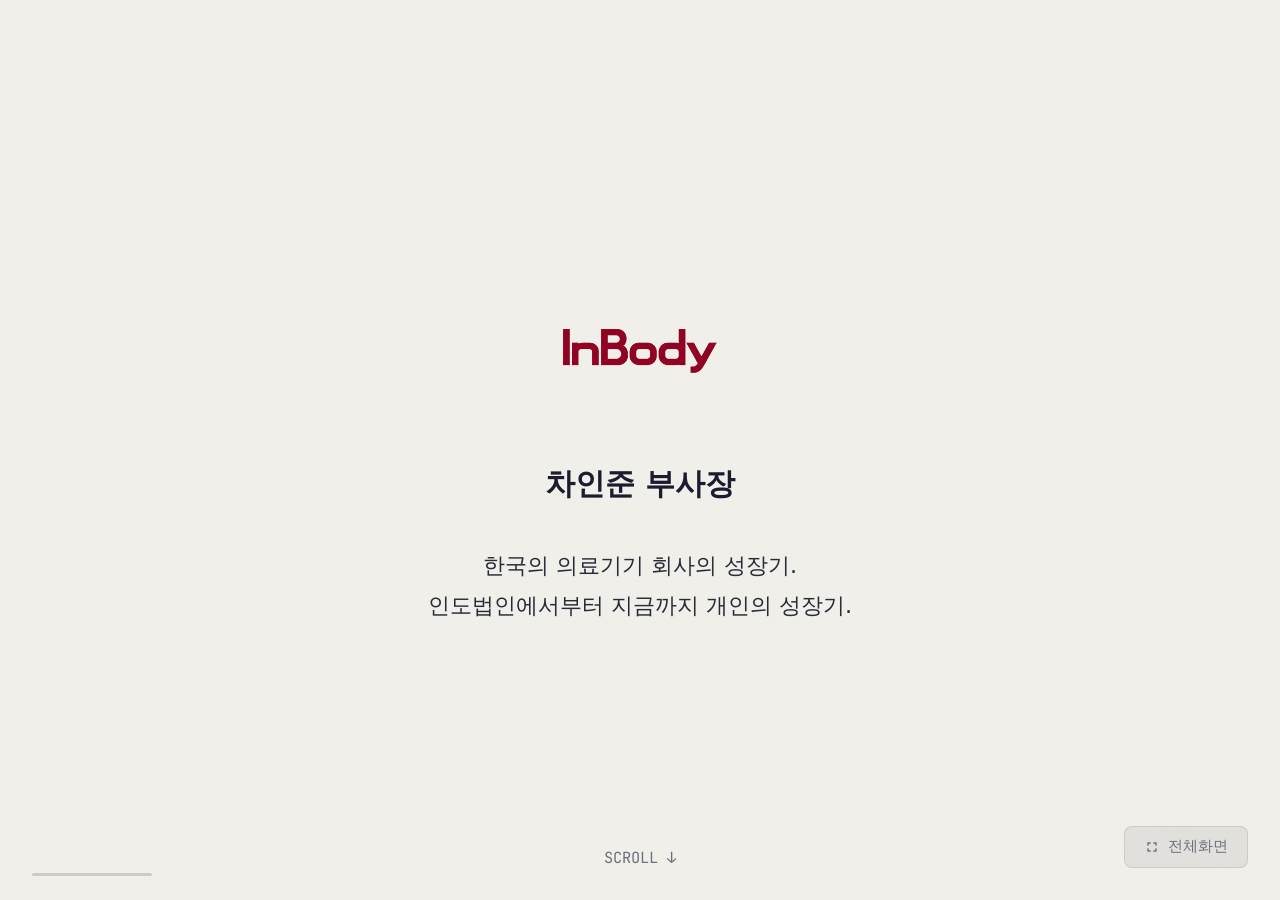
==== index.html @ 0063d0f5 "동영상 압축, 창업자 흑백사진 추가, 지도 유럽 라벨 겹침 수정 - 해외법인제도 동영상 577MB→18MB 압축 (720p) - founder-early.jpg를 창업 초기 흑백사" ====
<!DOCTYPE html>
<html lang="ko">
<head>
<meta charset="UTF-8">
<meta name="viewport" content="width=device-width, initial-scale=1.0">
<title>InBody — 세포를 읽는 기술, 세계를 연결하는 사람</title>
<link rel="preconnect" href="https://fonts.googleapis.com">
<link rel="preconnect" href="https://fonts.gstatic.com" crossorigin>
<link rel="preconnect" href="https://cdn.jsdelivr.net" crossorigin>
<link href="https://cdn.jsdelivr.net/gh/orioncactus/pretendard@v1.3.9/dist/web/variable/pretendardvariable-dynamic-subset.min.css" rel="stylesheet">
<link href="https://fonts.googleapis.com/css2?family=Instrument+Serif:ital@0;1&family=JetBrains+Mono:wght@400;700&display=swap" rel="stylesheet">
<style>
/* ===========================================
   INBODY CUSTOM THEME — LIGHT WARM
   =========================================== */
:root {
  --brand: #ac0430;
  --brand-light: #d4063e;
  --gold: #a67a00;
  --dark-bg: #f2f0eb;
  --dark-surface: #eae8e3;
  --dark-card: #ffffff;
  --dark-navy: #e3e1dc;
  --blue: #005b9e;
  --text-primary: #1a1a2e;
  --text-secondary: #262936;
  --text-dim: #6b707c;
  --charcoal: #b0b4be;

  --font-kr: 'Pretendard Variable', 'Pretendard', system-ui, -apple-system, sans-serif;
  --font-en: 'Pretendard Variable', 'Pretendard', system-ui, sans-serif;
  --font-mono: 'JetBrains Mono', 'SF Mono', monospace;
  --font-serif: 'Instrument Serif', Georgia, serif;

  --title-size: clamp(2.5rem, 5vw, 4.2rem);
  --h2-size: clamp(2rem, 4vw, 3.2rem);
  --h3-size: clamp(1.3rem, 2.5vw, 1.9rem);
  --body-size: clamp(1.1rem, 1.8vw, 1.4rem);
  --small-size: clamp(0.9rem, 1.2vw, 1.1rem);
  --slide-padding: clamp(1.5rem, 3vw, 3rem);
  --content-gap: clamp(0.5rem, 1.5vw, 1.5rem);
}

*, *::before, *::after { margin: 0; padding: 0; box-sizing: border-box; }

html {
  overflow-x: hidden;
}

body {
  overflow: hidden;
  background: var(--dark-bg);
  color: var(--text-primary);
  font-family: var(--font-kr);
  font-weight: 400;
}

/* Noise texture overlay for depth */
body::before {
  content: '';
  position: fixed;
  inset: 0;
  z-index: 999;
  pointer-events: none;
  opacity: 0.03;
  background-image: url("data:image/svg+xml,%3Csvg viewBox='0 0 256 256' xmlns='http://www.w3.org/2000/svg'%3E%3Cfilter id='n'%3E%3CfeTurbulence type='fractalNoise' baseFrequency='0.9' numOctaves='4' stitchTiles='stitch'/%3E%3C/filter%3E%3Crect width='100%25' height='100%25' filter='url(%23n)'/%3E%3C/svg%3E");
  background-repeat: repeat;
  background-size: 256px 256px;
}

/* ===========================================
   SLIDE BASE
   =========================================== */
.slide {
  position: fixed;
  top: 0;
  left: 0;
  width: 100vw;
  height: 100vh;
  height: 100dvh;
  overflow: hidden;
  display: flex;
  flex-direction: column;
  background: var(--dark-bg);
  opacity: 0;
  visibility: hidden;
  pointer-events: none;
  transition: opacity 0.6s ease, visibility 0.6s ease;
  z-index: 1;
}

.slide.active {
  opacity: 1;
  visibility: visible;
  pointer-events: auto;
  z-index: 2;
}

/* Glow slides — clip atmospheric pseudo-elements without hiding content */
.slide.glow-brand::before,
.slide.glow-gold::before,
.slide.glow-blue::before {
  clip-path: inset(-50%);
}

/* Atmospheric backgrounds — animated */
.slide.glow-brand::before {
  content: '';
  position: absolute;
  inset: -50%;
  background: radial-gradient(ellipse 40% 35% at 50% 50%, rgba(172,4,48,0.07) 0%, transparent 70%);
  z-index: 0;
  animation: drift-slow 12s ease-in-out infinite alternate;
}

.slide.glow-gold::before {
  content: '';
  position: absolute;
  inset: -50%;
  background: radial-gradient(ellipse 35% 30% at 50% 50%, rgba(184,134,11,0.06) 0%, transparent 70%);
  z-index: 0;
  animation: drift-slow 15s ease-in-out infinite alternate;
}

.slide.glow-blue::before {
  content: '';
  position: absolute;
  inset: -50%;
  background: radial-gradient(ellipse 45% 35% at 40% 55%, rgba(0,91,158,0.07) 0%, transparent 60%);
  z-index: 0;
  animation: drift-diagonal 18s ease-in-out infinite alternate;
}

.slide.india-mood {
  background: linear-gradient(135deg, #1a5e2a 0%, #2d8a4e 25%, #e87d2f 55%, #d4611a 80%, #c94e12 100%);
}

.slide.india-mood::before {
  content: '';
  position: absolute;
  inset: -50%;
  background:
    radial-gradient(ellipse 50% 50% at 30% 70%, rgba(26,94,42,0.4) 0%, transparent 60%),
    radial-gradient(ellipse 50% 50% at 70% 30%, rgba(232,125,47,0.3) 0%, transparent 60%);
  z-index: 0;
  animation: drift-slow 14s ease-in-out infinite alternate;
}

.slide.india-mood .scene-number,
.slide.india-mood h2,
.slide.india-mood .subtitle,
.slide.india-mood p {
  color: #fff;
}

.slide.india-mood .accent {
  color: #ffd166;
}

.slide.india-mood .quote {
  border-color: rgba(255,255,255,0.3);
  color: rgba(255,255,255,0.9);
}

.slide.india-triumph {
  background: linear-gradient(135deg, #1a5e2a 0%, #2d8a4e 25%, #e87d2f 55%, #d4611a 80%, #c94e12 100%);
}

.slide.india-triumph::before {
  content: '';
  position: absolute;
  inset: -50%;
  background:
    radial-gradient(ellipse 50% 50% at 30% 70%, rgba(26,94,42,0.4) 0%, transparent 60%),
    radial-gradient(ellipse 50% 50% at 70% 30%, rgba(232,125,47,0.3) 0%, transparent 60%);
  z-index: 0;
  animation: pulse-glow 6s ease-in-out infinite;
}

.slide.india-triumph .scene-number,
.slide.india-triumph h2,
.slide.india-triumph .subtitle,
.slide.india-triumph p {
  color: #fff;
}

.slide.india-triumph .gold {
  color: #ffd166;
}

.slide.india-triumph .highlight-box.gold-box {
  background: rgba(255,255,255,0.12);
  border-color: rgba(255,255,255,0.25);
}

.slide.india-triumph .photo-side {
  box-shadow: 0 8px 30px rgba(0,0,0,0.3);
}

@keyframes drift-slow {
  0% { transform: translate(-3%, -2%); }
  100% { transform: translate(3%, 2%); }
}

@keyframes drift-diagonal {
  0% { transform: translate(-4%, 2%); }
  100% { transform: translate(4%, -2%); }
}

@keyframes pulse-glow {
  0%, 100% { opacity: 0.7; transform: scale(1); }
  50% { opacity: 1; transform: scale(1.05); }
}

.slide-content {
  flex: 1;
  display: flex;
  flex-direction: column;
  justify-content: center;
  align-items: center;
  max-height: 100%;
  overflow: hidden;
  padding: var(--slide-padding);
  position: relative;
  z-index: 1;
}

/* ===========================================
   TYPOGRAPHY
   =========================================== */
.label {
  font-family: var(--font-mono);
  font-size: var(--small-size);
  color: var(--brand);
  text-transform: uppercase;
  letter-spacing: 0.15em;
  margin-bottom: 0.8rem;
  font-weight: 700;
}

.title {
  font-family: var(--font-kr);
  font-size: var(--title-size);
  font-weight: 700;
  line-height: 1.15;
  margin-bottom: 1rem;
  text-align: center;
  letter-spacing: -0.02em;
  text-wrap: balance;
}

.subtitle {
  font-size: var(--h3-size);
  color: var(--text-secondary);
  font-weight: 300;
  line-height: 1.5;
  text-align: center;
  max-width: 700px;
}

.accent { color: var(--brand); }
.gold { color: var(--gold); font-family: var(--font-mono); }
.bold { font-weight: 700; }

/* ===========================================
   LAYOUT HELPERS
   =========================================== */
.two-col {
  display: grid;
  grid-template-columns: 1fr 1fr;
  gap: clamp(1.5rem, 3vw, 3rem);
  width: 100%;
  max-width: 1300px;
  align-items: center;
}

.three-col {
  display: grid;
  grid-template-columns: repeat(3, 1fr);
  gap: clamp(0.8rem, 1.5vw, 1.5rem);
  width: 100%;
  max-width: 1300px;
  align-items: stretch;
}

.card {
  background: linear-gradient(180deg, rgba(255,255,255,0.98) 0%, rgba(247,244,239,0.98) 100%);
  border: 1.5px solid rgba(26,26,46,0.10);
  border-radius: 20px;
  padding: clamp(1rem, 2vw, 1.8rem);
  box-shadow: 0 18px 48px rgba(26,26,46,0.10), 0 2px 10px rgba(172,4,48,0.06);
  display: flex;
  flex-direction: column;
}

.card-icon {
  font-size: clamp(1.2rem, 2vw, 1.6rem);
  margin-bottom: 0.6rem;
  font-family: var(--font-mono);
  color: var(--brand);
  font-weight: 700;
  letter-spacing: 0;
}

.card-icon.gold-icon { color: var(--gold); }
.card-icon.blue-icon { color: var(--blue); }

.card h3 {
  font-size: var(--h3-size);
  margin-bottom: 0.5rem;
  font-weight: 700;
}

.card p {
  font-size: var(--body-size);
  color: var(--text-secondary);
  line-height: 1.5;
}

.tag {
  display: inline-block;
  font-family: var(--font-mono);
  font-size: var(--small-size);
  padding: 0.25em 0.7em;
  border: 1px solid var(--brand);
  border-radius: 4px;
  color: var(--brand);
  margin: 0.2em;
}

.tag.gold-tag {
  border-color: var(--gold);
  color: var(--gold);
}

.stat-row {
  display: flex;
  gap: clamp(1rem, 3vw, 3rem);
  justify-content: center;
  flex-wrap: wrap;
  margin-top: 1.5rem;
}

.stat {
  text-align: center;
}

.stat {
  padding: 0.6rem 0.8rem;
  background: rgba(255,255,255,0.7);
  border: 1px solid rgba(26,26,46,0.06);
  border-radius: 12px;
}

.stat-number {
  font-family: var(--font-mono);
  font-size: clamp(1.5rem, 3vw, 2.5rem);
  font-weight: 700;
  color: var(--gold);
}

.stat-label {
  font-size: var(--small-size);
  color: var(--text-secondary);
  margin-top: 0.2rem;
}

/* Display accent — Instrument Serif on key numbers */
.display-accent {
  font-family: var(--font-serif);
  font-style: italic;
  font-weight: 400;
  font-size: 1.18em;
  letter-spacing: -0.04em;
  color: var(--brand);
}

/* Impact text slide */
.impact-text {
  font-family: var(--font-body);
  font-size: clamp(1.3rem, 3vw, 2.2rem);
  line-height: 1.7;
  text-align: center;
  max-width: 750px;
  font-weight: 400;
  color: var(--text-secondary);
}
.inline-logo { height: 0.85em; vertical-align: middle; margin: 0 0.1em; }

.impact-text strong {
  color: var(--text-primary);
  font-weight: 700;
}

/* Timeline */
.timeline {
  position: relative;
  padding-left: 2rem;
  border-left: 2px solid var(--brand);
  max-width: 700px;
  width: 100%;
}

.timeline-item {
  margin-bottom: 1.5rem;
  position: relative;
}

.timeline-item::before {
  content: '';
  position: absolute;
  left: calc(-2rem - 5px);
  top: 0.4rem;
  width: 10px;
  height: 10px;
  border-radius: 50%;
  background: var(--brand);
  border: 2px solid var(--dark-surface);
}

.timeline-year {
  font-family: var(--font-mono);
  font-size: var(--h3-size);
  color: var(--gold);
  font-weight: 700;
}

.timeline-text {
  font-size: var(--body-size);
  color: var(--text-secondary);
  line-height: 1.5;
  margin-top: 0.3rem;
}

.quote {
  font-style: italic;
  color: var(--text-secondary);
  font-size: var(--body-size);
  margin-top: 0.5rem;
  text-align: center;
  opacity: 0.8;
}

.quote::before {
  content: '"';
  display: block;
  font-family: var(--font-serif);
  font-size: 2rem;
  color: var(--brand);
  line-height: 1;
  margin-bottom: 0.3rem;
  opacity: 0.5;
}

/* Callout box — replaces border-left pattern */
.highlight-box {
  background: linear-gradient(135deg, rgba(172,4,48,0.10) 0%, rgba(172,4,48,0.04) 100%);
  border: 1.5px solid rgba(172,4,48,0.28);
  padding: 1.4rem 1.7rem;
  border-radius: 18px;
  margin-top: 1rem;
  max-width: 600px;
}

.highlight-box.gold-box {
  background: rgba(184, 134, 11, 0.1);
  border-color: rgba(184, 134, 11, 0.35);
}

/* GBD card */
.gbd-card {
  background: var(--dark-card);
  border: 2px solid var(--brand);
  border-radius: 16px;
  padding: clamp(1.5rem, 3vw, 2.5rem);
  max-width: 700px;
  width: 100%;
  box-shadow: 0 4px 20px rgba(0,0,0,0.08);
}

.gbd-card h2 {
  font-size: var(--h2-size);
  margin-bottom: 1rem;
}

.gbd-card ul {
  list-style: none;
  padding: 0;
}

.gbd-card li {
  font-size: var(--body-size);
  color: var(--text-secondary);
  padding: 0.4rem 0;
  padding-left: 1.5rem;
  position: relative;
}

.gbd-card li::before {
  content: '→';
  position: absolute;
  left: 0;
  color: var(--brand);
}

/* SVG placeholder */
.svg-placeholder {
  width: 100%;
  max-width: 500px;
  aspect-ratio: 4/3;
  background: var(--dark-surface);
  border: 1px dashed var(--text-dim);
  border-radius: 12px;
  display: flex;
  align-items: center;
  justify-content: center;
  color: var(--text-dim);
  font-family: var(--font-mono);
  font-size: var(--small-size);
}

/* Bar chart placeholder */
.chart-container {
  width: 100%;
  max-width: 800px;
  height: 300px;
  display: flex;
  align-items: flex-end;
  gap: clamp(0.5rem, 1.5vw, 1.5rem);
  justify-content: center;
  padding-top: 1rem;
}

.bar-group {
  display: flex;
  flex-direction: column;
  align-items: center;
  flex: 1;
  max-width: 100px;
}

.bar {
  width: 100%;
  background: var(--brand);
  border-radius: 6px 6px 0 0;
  transition: height 1.2s cubic-bezier(0.22, 1, 0.36, 1);
  min-height: 4px;
  height: 0 !important;
}

.slide.chart-active .bar {
  height: var(--target-h) !important;
}

.bar.gold-bar { background: var(--gold); }

.bar-label {
  font-family: var(--font-mono);
  font-size: var(--small-size);
  color: var(--text-secondary);
  margin-top: 0.5rem;
}

.bar-value {
  font-family: var(--font-mono);
  font-size: var(--small-size);
  color: var(--text-primary);
  margin-bottom: 0.3rem;
}

/* World map placeholder */
.map-container {
  width: 90vw;
  max-width: 1100px;
  aspect-ratio: 2/1;
  background: transparent;
  border-radius: 12px;
  position: relative;
  overflow: visible;
}

/* Path choice */
.path-grid {
  display: grid;
  grid-template-columns: repeat(2, 1fr);
  gap: clamp(0.8rem, 1.5vw, 1.2rem);
  width: 100%;
  max-width: 1100px;
}

.path-card {
  background: var(--dark-card);
  border: 1px solid rgba(0,0,0,0.12);
  border-radius: 12px;
  padding: clamp(1rem, 2vw, 1.5rem);
  transition: border-color 0.3s ease;
  box-shadow: 0 4px 20px rgba(0,0,0,0.08), 0 1px 3px rgba(0,0,0,0.06);
}

.path-card:hover {
  border-color: var(--brand);
  background: rgba(172,4,48,0.05);
}

.path-card .path-if {
  font-family: var(--font-mono);
  font-size: var(--small-size);
  color: var(--gold);
  margin-bottom: 0.4rem;
  transition: color 0.3s;
}

.path-card:hover .path-if { color: var(--brand-light); }

.path-card h3 {
  font-size: var(--h3-size);
  margin-bottom: 0.3rem;
  transition: color 0.3s;
}

.path-card:hover h3 { color: var(--brand-light); }

.path-card p {
  font-size: var(--body-size);
  color: var(--text-secondary);
  line-height: 1.4;
}

/* Cinematic scene */
.scene-bg {
  position: absolute;
  inset: 0;
  z-index: 0;
}

.scene-number {
  font-family: var(--font-mono);
  font-size: clamp(0.7rem, 1vw, 0.85rem);
  color: var(--text-dim);
  letter-spacing: 0.2em;
  text-transform: uppercase;
}

/* ===========================================
   NAVIGATION UI
   =========================================== */
/* Logo — top left */
.logo {
  position: fixed;
  top: 1.2rem;
  left: 1.5rem;
  z-index: 100;
  pointer-events: none;
}
.logo img {
  height: 72px;
  width: auto;
  opacity: 0.9;
}

/* Nav dots — right */
.nav-dots {
  position: fixed;
  right: 1.5rem;
  top: 50%;
  transform: translateY(-50%);
  z-index: 100;
  display: flex;
  flex-direction: column;
  gap: 8px;
}

.nav-dot {
  width: 10px;
  height: 10px;
  border-radius: 50%;
  background: var(--charcoal);
  border: none;
  cursor: pointer;
  transition: all 0.3s ease;
  padding: 8px;
  background-clip: content-box;
}

.nav-dot.active {
  background: var(--brand);
  background-clip: content-box;
  transform: scale(1.2);
}

/* Progress bar — bottom left */
.progress-bar {
  position: fixed;
  bottom: 1.5rem;
  left: 2rem;
  width: 120px;
  height: 3px;
  background: rgba(0,0,0,0.15);
  border-radius: 2px;
  z-index: 100;
}

.progress-fill {
  height: 100%;
  background: var(--brand);
  border-radius: 2px;
  transition: width 0.3s ease;
  width: 0%;
}

/* Page number — hidden during presentation */
.page-number {
  display: none;
}

/* Fullscreen button */
.fullscreen-btn {
  position: absolute;
  bottom: 2rem;
  right: 2rem;
  display: flex;
  align-items: center;
  gap: 0.5rem;
  padding: 0.6rem 1.2rem;
  background: rgba(0,0,0,0.06);
  border: 1px solid rgba(0,0,0,0.1);
  border-radius: 8px;
  color: var(--text-dim);
  font-family: var(--font-kr);
  font-size: var(--small-size);
  cursor: pointer;
  transition: all 0.2s ease;
  z-index: 10;
}

.fullscreen-btn:hover {
  background: var(--brand);
  color: white;
  border-color: var(--brand);
}

.fullscreen-btn svg {
  width: 16px;
  height: 16px;
  fill: currentColor;
}

/* Scroll hint */
.scroll-hint {
  position: absolute;
  bottom: 2rem;
  left: 50%;
  transform: translateX(-50%);
  font-family: var(--font-mono);
  font-size: var(--small-size);
  color: var(--text-dim);
  animation: bounce 2s infinite;
}

@keyframes bounce {
  0%, 100% { transform: translateX(-50%) translateY(0); }
  50% { transform: translateX(-50%) translateY(-8px); }
}

/* Printer effect — result sheet slides up from bottom */
@keyframes printer-feed {
  0% { transform: translateY(100%); }
  100% { transform: translateY(0); }
}

.printer-slot {
  position: absolute;
  right: clamp(2rem, 5vw, 6rem);
  bottom: 4rem;
  width: clamp(160px, 18vw, 260px);
  overflow: hidden;
  border-radius: 4px;
  filter: drop-shadow(0 8px 30px rgba(0,0,0,0.15));
  z-index: 2;
}

.printer-slot img {
  width: 100%;
  height: auto;
  display: block;
  animation: printer-feed 2.5s cubic-bezier(0.22, 1, 0.36, 1) 1.5s both;
}

/* ===========================================
   REVEAL ANIMATION
   =========================================== */
.reveal {
  opacity: 0;
  transform: translateY(30px);
  transition: opacity 0.6s ease, transform 0.6s ease;
}

.reveal.visible {
  opacity: 1;
  transform: translateY(0);
}

.reveal-delay-1 { transition-delay: 0.15s; }
.reveal-delay-2 { transition-delay: 0.30s; }
.reveal-delay-3 { transition-delay: 0.45s; }
.reveal-delay-4 { transition-delay: 0.60s; }
.reveal-delay-5 { transition-delay: 0.75s; }

/* ===========================================
   RESPONSIVE
   =========================================== */
@media (max-height: 700px) {
  :root {
    --slide-padding: clamp(1rem, 3vw, 2.5rem);
    --title-size: clamp(1.5rem, 4.5vw, 2.8rem);
    --h2-size: clamp(1.2rem, 3vw, 2rem);
  }
}

@media (max-width: 768px) {
  .two-col { grid-template-columns: 1fr; }
  .three-col { grid-template-columns: 1fr; }
  .path-grid { grid-template-columns: 1fr; }
  .nav-dots { display: none; }
}

/* Left-aligned slide variant */
.slide-content.left-aligned {
  align-items: flex-start;
  max-width: 800px;
  margin: 0 auto;
  padding-left: clamp(4rem, 8vw, 8rem);
}

.slide-content.left-aligned .title,
.slide-content.left-aligned .subtitle,
.slide-content.left-aligned p,
.slide-content.left-aligned .quote {
  text-align: left;
}

.slide-content.left-aligned .scene-number {
  text-align: left;
}

/* ACT divider accent */
.slide.act-divider {
  background: var(--dark-surface);
}

/* India story side accent */
.slide.india-mood .slide-content.left-aligned::before {
  content: '';
  position: absolute;
  left: clamp(2rem, 5vw, 5rem);
  top: 20%;
  bottom: 20%;
  width: 3px;
  background: linear-gradient(to bottom, var(--brand), var(--gold));
  border-radius: 2px;
  opacity: 0.4;
}

/* Photo layout — text left, image right */
.photo-layout {
  display: grid;
  grid-template-columns: 1fr 1fr;
  gap: clamp(1.5rem, 3vw, 3rem);
  width: 100%;
  max-width: 1300px;
  align-items: center;
}

.photo-layout .photo-side {
  border-radius: 12px;
  overflow: hidden;
  box-shadow: 0 8px 30px rgba(0,0,0,0.12);
}

.photo-layout .photo-side img {
  width: 100%;
  height: auto;
  display: block;
  object-fit: cover;
}

/* Opening hero visual */
.hero-visual {
  position: relative;
  display: flex;
  align-items: center;
  justify-content: center;
  margin-bottom: 1.5rem;
}

.hero-visual .result-sheet-img {
  width: clamp(120px, 15vw, 200px);
  height: auto;
  filter: drop-shadow(0 4px 20px rgba(0,0,0,0.1));
}

/* Video slide */
.video-container {
  width: 100%;
  max-width: 1100px;
  aspect-ratio: 16/9;
  border-radius: 12px;
  overflow: hidden;
  box-shadow: 0 8px 30px rgba(0,0,0,0.12);
}

.video-container video {
  width: 100%;
  height: 100%;
  object-fit: cover;
}

@media (max-width: 768px) {
  .photo-layout { grid-template-columns: 1fr; }
}

@media (prefers-reduced-motion: reduce) {
  *, *::before, *::after {
    animation-duration: 0.01ms !important;
    transition-duration: 0.2s !important;
  }
  html { scroll-behavior: auto !important; }
}
</style>
</head>
<body>

<!-- ============ NAVIGATION UI ============ -->
<div class="logo"><img src="assets/logo.png" alt="InBody"></div>
<nav class="nav-dots" id="navDots"></nav>
<div class="progress-bar"><div class="progress-fill" id="progressFill"></div></div>
<div class="page-number" id="pageNumber">01 / 22</div>

<!-- ============ ACT 1: 호기심 (S0-S4) ============ -->

<!-- ============ S0: TITLE SLIDE ============ -->
<section class="slide" data-slide="0">
  <div class="slide-content" style="gap:0;">
    <div class="reveal" style="margin-bottom:2rem;">
      <img src="assets/logo.png" alt="InBody" style="height:clamp(80px, 12vw, 160px); width:auto;">
    </div>
    <div class="reveal reveal-delay-1" style="margin-bottom:2.5rem;">
      <p style="font-family:var(--font-kr); font-size:var(--h3-size); font-weight:700; color:var(--text-primary);">차인준 부사장</p>
    </div>
    <div class="reveal reveal-delay-2">
      <p style="font-size:var(--body-size); color:var(--text-secondary); line-height:1.8; text-align:center; max-width:500px;">
        한국의 의료기기 회사의 성장기.<br>
        인도법인에서부터 지금까지 개인의 성장기.
      </p>
    </div>
    <div class="scroll-hint">SCROLL ↓</div>
    <button class="fullscreen-btn" onclick="toggleFullscreen()">
      <svg viewBox="0 0 24 24"><path d="M7 14H5v5h5v-2H7v-3zm-2-4h2V7h3V5H5v5zm12 7h-3v2h5v-5h-2v3zM14 5v2h3v3h2V5h-5z"/></svg>
      전체화면
    </button>
  </div>
</section>

<!-- ============ S1: QUIZ ============ -->
<section class="slide" data-slide="1">
  <div class="slide-content" style="padding:clamp(1rem,2vw,2rem);">
    <div class="reveal" style="width:100%; height:100%; display:flex; align-items:center; justify-content:center;">
      <img src="assets/images/result-sheet-kor.png" alt="InBody 결과지" style="max-height:90vh; max-width:90vw; width:auto; height:auto; object-fit:contain; border-radius:8px; filter:drop-shadow(0 12px 40px rgba(0,0,0,0.15));">
    </div>
  </div>
</section>

<!-- ============ S2: BEFORE INBODY ============ -->
<section class="slide" data-slide="2">
  <div class="slide-content">
    <div class="reveal">
      <p class="label">Before InBody</p>
      <h2 class="title" style="font-size:var(--h2-size);">옛날에는 이렇게 측정했습니다</h2>
    </div>
    <div class="reveal reveal-delay-1" style="margin-top:1.5rem;">
      <div class="three-col" style="max-width:1200px;">
        <div class="card">
          <img src="assets/images/hydrostatic-weighing.jpg" alt="수중체중법" style="width:100%; height:220px; object-fit:cover; border-radius:8px; margin-bottom:0.8rem;">
          <h3>수중체중법</h3>
          <p>물탱크에 들어가서 숨을 참아야 했습니다. 완전히 잠수한 채로 3회 반복. 연구실에서만 가능했죠.</p>
          <div style="margin-top:0.8rem;">
            <span class="tag">오차 ±2.5%</span>
            <span class="tag">노인·어린이 불가</span>
          </div>
        </div>
        <div class="card">
          <img src="assets/images/skinfold-caliper.jpg?v=2" alt="피부두겹법 캘리퍼" style="width:100%; height:180px; object-fit:contain; border-radius:8px; margin-bottom:0.8rem; background:var(--dark-surface);">
          <h3>피부두겹법</h3>
          <p>캘리퍼로 피부를 집어서 지방 두께를 쟀습니다. 누가 재느냐에 따라 결과가 달랐습니다.</p>
          <div style="margin-top:0.8rem;">
            <span class="tag">오차 ±3~9%</span>
            <span class="tag">비만인 측정 불가</span>
          </div>
        </div>
        <div class="card">
          <img src="assets/images/supine-bia.png?v=2" alt="누운 BIA 전극" style="width:100%; height:180px; object-fit:contain; border-radius:8px; margin-bottom:0.8rem; background:var(--dark-surface);">
          <h3>누운 BIA</h3>
          <p>누워서 전극 4개를 붙이고, 50kHz 하나로 측정했습니다. 자세가 바뀌면 값도 바뀌었죠.</p>
          <div style="margin-top:0.8rem;">
            <span class="tag">자세 의존</span>
            <span class="tag">추정값 기반</span>
          </div>
        </div>
      </div>
    </div>
  </div>
</section>

<!-- ============ S3: TRANSITION 30초 ============ -->
<section class="slide glow-gold" data-slide="3">
  <div class="slide-content">
    <div class="reveal">
      <p class="impact-text">
        물속에 들어가고, 피부를 집고,<br>누워서 측정해야 했던 시대.
      </p>
    </div>
    <div class="reveal reveal-delay-1" style="margin-top:2rem;">
      <p class="impact-text">
        <img src="inbody-logo.svg" alt="InBody" class="inline-logo">는 이걸<br>
        <strong><span class="accent">발판 위에 <span class="gold">30초</span> 서 있기</span></strong>로 바꿨습니다.
      </p>
    </div>
  </div>
</section>

<!-- ============ S4: RESULT SHEET ============ -->
<section class="slide" data-slide="4">
  <div class="slide-content">
    <div class="two-col">
      <div class="reveal" style="text-align:center;">
        <img src="assets/images/inbody-device.png" alt="InBody 770" style="width:100%; max-width:220px; height:auto; filter:drop-shadow(0 4px 20px rgba(0,0,0,0.1));">
      </div>
      <div>
        <div class="reveal">
          <p class="label">30초의 결과</p>
          <h2 style="font-size:var(--h2-size); margin-bottom:1rem;">종이 한 장에<br>여러분 몸의 구성이 전부 나옵니다</h2>
        </div>
        <div class="reveal reveal-delay-1">
          <p style="font-size:var(--body-size); color:var(--text-secondary); line-height:1.6; margin-bottom:1rem;">
            체수분, 단백질, 무기질, 체지방, 골격근량... 부위별로 전부 나옵니다. 30초 서 있었을 뿐인데요.
          </p>
        </div>
        <div class="reveal reveal-delay-2">
          <p style="font-size:var(--body-size); color:var(--text-secondary); line-height:1.6;">
            전 세계 <span class="gold bold">8,000편 이상</span>의 학술 논문에서 기준 장비로 사용됩니다.
          </p>
        </div>
      </div>
    </div>
  </div>
</section>

<!-- ============ ACT 2: 발견 (S5-S8) ============ -->

<!-- ============ S5: BODY COMPOSITION + COVID 500g ============ -->

<!-- ============ S6: THREE INNOVATIONS ============ -->
<section class="slide" data-slide="6">
  <div class="slide-content">
    <div class="reveal">
      <p class="label">왜 다른 기계는 이걸 못 할까?</p>
      <h2 class="title" style="font-size:var(--h2-size);">InBody의 <span class="accent">3가지</span> 혁신</h2>
    </div>
    <div class="reveal reveal-delay-1" style="margin-top:1.5rem;">
      <div class="three-col" style="max-width:1200px;">
        <div class="card">
          <img src="assets/images/tech-q3.jpg" alt="Multi-Frequency" style="width:100%; border-radius:var(--radius-sm); margin-bottom:0.8rem;">
          <div class="card-icon gold-icon">3MHz</div>
          <h3>Multi-Frequency</h3>
          <p>다른 BIA는 50kHz 하나. InBody는 8개 주파수. 주파수마다 세포막을 통과하는 정도가 다릅니다.</p>
          <p style="margin-top:0.5rem; font-size:var(--small-size); color:var(--gold);">세계 최초 3MHz 적용 (2020)</p>
        </div>
        <div class="card">
          <img src="assets/images/tech-q2.jpg" alt="8-Point Electrodes" style="width:100%; border-radius:var(--radius-sm); margin-bottom:0.8rem;">
          <div class="card-icon gold-icon">8pt</div>
          <h3>8점 접촉 전극</h3>
          <p>양손·양발 8개 접점, 5개 부위 독립 측정. 재현성 99%. 누가, 언제 재도 같은 결과.</p>
          <p style="margin-top:0.5rem; font-size:var(--small-size); color:var(--gold);">1996년 창업자가 세계 최초 개발</p>
        </div>
        <div class="card">
          <img src="assets/images/tech-q5.jpg" alt="No Estimation" style="width:100%; border-radius:var(--radius-sm); margin-bottom:0.8rem;">
          <div class="card-icon gold-icon">0</div>
          <h3>No Estimation</h3>
          <p>나이, 성별, 인종 추정값 없음. 오직 임피던스 측정값만으로 결과를 냅니다.</p>
          <p style="margin-top:0.5rem; font-size:var(--small-size); color:var(--gold);">DXA 대비 98% 상관관계 (Mayo Clinic)</p>
        </div>
      </div>
    </div>
  </div>
</section>

<!-- ============ S7: CELL MEMBRANE ============ -->
<section class="slide" data-slide="7">
  <div class="slide-content">
    <div class="two-col">
      <div class="reveal">
        <div class="svg-placeholder" style="background:transparent;border:none;">
<svg xmlns="http://www.w3.org/2000/svg" viewBox="0 0 500 400" width="500" height="400" font-family="'Noto Sans KR',sans-serif"><defs><marker id="arrowRed" markerWidth="8" markerHeight="6" refX="8" refY="3" orient="auto"><path d="M0,0 L8,3 L0,6Z" fill="#e74c5e"/></marker><marker id="arrowBrand" markerWidth="8" markerHeight="6" refX="8" refY="3" orient="auto"><path d="M0,0 L8,3 L0,6Z" fill="#ac0430"/></marker><filter id="glowMembrane" x="-20%" y="-20%" width="140%" height="140%"><feGaussianBlur stdDeviation="3" result="blur"/><feMerge><feMergeNode in="blur"/><feMergeNode in="SourceGraphic"/></feMerge></filter></defs><text x="250" y="32" text-anchor="middle" fill="#1a1a2e" font-size="14" font-weight="700" letter-spacing="2">CELL MEMBRANE</text><text x="408" y="100" text-anchor="middle" fill="#005b9e" font-size="13" font-weight="700">ECW</text><text x="408" y="116" text-anchor="middle" fill="#4a4e5a" font-size="9">세포외수분</text><circle cx="250" cy="210" r="120" fill="none" stroke="#ac0430" stroke-width="3" filter="url(#glowMembrane)"/><circle cx="250" cy="210" r="114" fill="none" stroke="#ac0430" stroke-width="1" opacity="0.35"/><circle cx="250" cy="210" r="75" fill="none" stroke="#005b9e" stroke-width="1.5" stroke-dasharray="6 4" opacity="0.6"/><text x="250" y="205" text-anchor="middle" fill="#005b9e" font-size="18" font-weight="700">ICW</text><text x="250" y="222" text-anchor="middle" fill="#4a4e5a" font-size="9">세포내수분</text><line x1="30" y1="210" x2="122" y2="210" stroke="#e74c5e" stroke-width="2.5" marker-end="url(#arrowRed)"/><g transform="translate(136,210)" stroke="#e74c5e" stroke-width="3" stroke-linecap="round"><line x1="-8" y1="-8" x2="8" y2="8"/><line x1="8" y1="-8" x2="-8" y2="8"/></g><text x="70" y="190" text-anchor="middle" fill="#e74c5e" font-size="12" font-weight="700">저주파</text><text x="70" y="238" text-anchor="middle" fill="#4a4e5a" font-size="9">Low Freq</text><line x1="470" y1="210" x2="260" y2="210" stroke="#ac0430" stroke-width="2.5" stroke-dasharray="8 5" marker-end="url(#arrowBrand)"><animate attributeName="stroke-dashoffset" from="0" to="26" dur="1s" repeatCount="indefinite"/></line><g transform="translate(370,210)" opacity="0.5"><line x1="-3" y1="-6" x2="3" y2="6" stroke="#ac0430" stroke-width="1.5"/><line x1="3" y1="-6" x2="-3" y2="6" stroke="#ac0430" stroke-width="1.5"/></g><text x="430" y="190" text-anchor="middle" fill="#ac0430" font-size="12" font-weight="700">고주파</text><text x="430" y="238" text-anchor="middle" fill="#4a4e5a" font-size="9">High Freq</text><circle cx="270" cy="200" r="2" fill="#ac0430" opacity="0.6"><animate attributeName="opacity" values="0.2;0.8;0.2" dur="1.5s" repeatCount="indefinite"/></circle><circle cx="290" cy="220" r="1.5" fill="#ac0430" opacity="0.4"><animate attributeName="opacity" values="0.1;0.7;0.1" dur="2s" repeatCount="indefinite" begin="0.3s"/></circle><circle cx="265" cy="230" r="1.8" fill="#ac0430" opacity="0.5"><animate attributeName="opacity" values="0.15;0.75;0.15" dur="1.8s" repeatCount="indefinite" begin="0.7s"/></circle><g transform="translate(100,370)"><line x1="0" y1="0" x2="30" y2="0" stroke="#e74c5e" stroke-width="2.5"/><text x="38" y="4" fill="#4a4e5a" font-size="9">차단 (저주파, ~5kHz)</text></g><g transform="translate(270,370)"><line x1="0" y1="0" x2="30" y2="0" stroke="#ac0430" stroke-width="2.5" stroke-dasharray="8 5"/><text x="38" y="4" fill="#4a4e5a" font-size="9">관통 (고주파, ~1MHz)</text></g><g transform="translate(250,328)" stroke="#e8b73a" stroke-width="1.5" stroke-linecap="round" opacity="0.7"><line x1="-8" y1="-4" x2="8" y2="-4"/><line x1="-8" y1="4" x2="8" y2="4"/><line x1="0" y1="-10" x2="0" y2="-4"/><line x1="0" y1="4" x2="0" y2="10"/></g><text x="250" y="352" text-anchor="middle" fill="#e8b73a" font-size="8" opacity="0.7">capacitor</text></svg>
        </div>
      </div>
      <div>
        <div class="reveal">
          <p class="label">여러분의 전공이 이 기계 안에 있습니다</p>
          <h2 style="font-size:var(--h2-size); margin-bottom:1rem;">세포막이<br><span class="accent">캐패시터</span>가 된다</h2>
        </div>
        <div class="reveal reveal-delay-1">
          <p style="font-size:var(--body-size); color:var(--text-secondary); line-height:1.6;">
            세포생물학 시간에 배운 인지질 이중층, 기억나시죠? 그게 이 기계의 핵심 원리입니다. 저주파 전류는 세포막에 막혀서 세포 바깥만 흐르고, 고주파는 세포막을 관통해서 세포 안까지 들어갑니다.
          </p>
          <p style="font-size:var(--body-size); color:var(--text-secondary); line-height:1.6; margin-top:1rem;">
            <strong style="color:var(--text-primary);">외수분(ECW)</strong> — 혈액, 림프액, 간질액 등 세포 바깥의 수분<br>
            <strong style="color:var(--text-primary);">내수분(ICW)</strong> — 세포질, 미토콘드리아 등 세포 안의 수분
          </p>
          <p style="font-size:var(--body-size); color:var(--text-secondary); line-height:1.6; margin-top:1rem;">
            저주파로 외수분만 측정하고, 고주파로 전체 수분을 측정하면 그 차이가 내수분입니다. 근육은 수분이 많고 지방은 거의 없으니, 부위별 수분량 차이로 근육과 지방의 분포까지 알 수 있습니다.
          </p>
        </div>
      </div>
    </div>
  </div>
</section>

<!-- ============ S8: PHASE ANGLE + SARCOPENIA (MERGED) ============ -->
<section class="slide glow-brand" data-slide="8" style="overflow:hidden;">
  <img src="assets/images/cell-membrane.png" alt="" style="position:absolute; left:-5%; top:50%; transform:translateY(-50%); width:45%; height:auto; opacity:0.1; pointer-events:none; filter:blur(1px);">
  <div class="slide-content" style="gap:0;">
    <div class="reveal">
      <h2 class="title" style="font-size:var(--h2-size); margin-bottom:clamp(1rem,2vw,2rem);">이 숫자 하나로 <span class="accent">사람을 살립니다</span></h2>
    </div>
    <div class="reveal reveal-delay-1" style="display:grid; grid-template-columns:1fr 1fr; gap:clamp(2rem,4vw,4rem); max-width:1300px; align-items:center;">
      <div style="text-align:center;">
        <div style="font-family:var(--font-mono); font-size:clamp(6rem,12vw,10rem); font-weight:700; color:var(--brand); line-height:1; margin-bottom:0.5rem; text-shadow:0 4px 30px rgba(172,4,48,0.15);">5~7°</div>
        <p style="font-size:var(--h3-size); font-weight:600; color:var(--text-primary); margin-bottom:0.5rem;">Phase Angle</p>
        <p style="font-size:var(--body-size); color:var(--text-secondary); line-height:1.7; max-width:400px; margin:0 auto;">
          세포막의 건강 점수.<br>
          전류가 세포막을 만나면 생기는 지연.<br>
          튼튼할수록 크고, 손상되면 줄어듭니다.
        </p>
      </div>
      <div style="display:flex; flex-direction:column; gap:clamp(0.8rem,1.5vw,1.2rem);">
        <div style="background:rgba(172,4,48,0.06); border-left:4px solid var(--brand); border-radius:0 12px 12px 0; padding:clamp(1rem,2vw,1.5rem);">
          <p style="font-size:var(--body-size); font-weight:700; color:var(--brand); margin-bottom:0.4rem;">Phase Angle &lt; 5°</p>
          <p style="font-size:var(--body-size); color:var(--text-secondary); line-height:1.7;">
            암환자 사망률 상승과 직결<br>
            투석환자 영양 중재 시점 결정<br>
            <strong style="color:var(--text-primary);">세포막이 무너지면 숫자가 먼저 알려줍니다.</strong>
          </p>
        </div>
        <div style="background:rgba(166,122,0,0.06); border-left:4px solid var(--gold); border-radius:0 12px 12px 0; padding:clamp(1rem,2vw,1.5rem);">
          <p style="font-size:var(--body-size); font-weight:700; color:var(--gold); margin-bottom:0.4rem;">근감소증 (Sarcopenia)</p>
          <p style="font-size:var(--body-size); color:var(--text-secondary); line-height:1.7;">
            65세 이상 10~16% 유병. 낙상·골절·사망률 증가의 핵심 원인.<br>
            <strong style="color:var(--text-primary);">AWGS 2025, Multi-frequency BIA를 공식 진단 도구로 인정.</strong>
          </p>
        </div>
      </div>
    </div>
  </div>
</section>

<!-- ============ ACT 3: 도전 (S9-S14) ============ -->

<!-- ============ S9: FOUNDER INTRO ============ -->
<section class="slide act-divider" data-slide="9">
  <div class="slide-content" style="display:flex; align-items:center; justify-content:center; gap:clamp(2rem,5vw,5rem);">
    <div class="reveal" style="flex:0 0 auto;">
      <img src="assets/images/founder-early.jpg" alt="차기철 회장 — 창업 초기" style="width:clamp(200px,25vw,360px); height:auto; border-radius:var(--radius-lg); box-shadow:0 8px 32px rgba(0,0,0,0.12);">
    </div>
    <div class="reveal reveal-delay-1" style="max-width:500px;">
      <p class="label">Our Founder</p>
      <h2 style="font-size:var(--h2-size); margin-bottom:1rem;">이 기계를 만든 사람의<br>이야기입니다</h2>
      <p style="font-size:var(--body-size); color:var(--text-secondary); line-height:1.7;">
        연세대 기계공학 → KAIST 석사 → 유타대 생체공학 박사 → 하버드 의대 연구원.<br>
        그리고 1996년, 모든 걸 걸고 창업했습니다.
      </p>
    </div>
  </div>
</section>

<!-- ============ S10: FOUNDING STORY ============ -->
<section class="slide" data-slide="9">
  <div class="slide-content left-aligned">
    <div class="reveal">
      <p class="label">Founding Story</p>
      <h2 class="title" style="font-size:var(--h2-size); text-align:left;">지하 창고, <span class="gold">5,000만원</span>, 4명</h2>
    </div>
    <div class="reveal reveal-delay-1" style="margin-top:1rem;">
      <p style="font-size:var(--body-size); color:var(--text-secondary); line-height:1.8; max-width:650px;">
        1996년, 삼성동 지하창고. 전세금 5,000만원이 전부였습니다.<br>
        직원 4명. 어디든 불러만 주면 갔습니다.<br>
        한의원 원장님들이 밥 한 끼 먹고 가라고 대접해줬을 때,<br>
        그 따뜻함이 아직도 기억납니다.
      </p>
    </div>
    <div class="reveal reveal-delay-2" style="margin-top:1rem;">
      <div class="quote" style="max-width:600px;">
        결혼하기 전에 '사업할 건데 말릴 거면 결혼하지 말자'고 했다
      </div>
    </div>
    <div class="reveal reveal-delay-3" style="margin-top:0.8rem;">
      <p style="font-size:var(--body-size); color:var(--text-secondary); max-width:650px;">
      </p>
    </div>
  </div>
</section>

<!-- ============ FACTORY — 천안공장 ============ -->
<section class="slide" data-slide="factory" style="overflow:hidden;">
  <div style="position:absolute; inset:0;">
    <img src="assets/images/factory.jpg" alt="InBody 천안 공장" style="width:100%; height:100%; object-fit:cover; opacity:0.25;">
  </div>
  <div class="slide-content" style="position:relative; z-index:1; justify-content:center;">
    <div class="reveal">
      <p class="label">Cheonan, Korea</p>
      <h2 class="title" style="font-size:var(--h2-size);">직접 만들고, 직접 책임지는 <span class="gold">공장</span></h2>
    </div>
    <div class="reveal reveal-delay-1" style="margin-top:1rem;">
      <p style="font-size:var(--body-size); color:var(--text-secondary); max-width:600px; line-height:1.7;">
        천안 본사 공장에서 기획부터 제조, 출하까지.<br>
        InBody의 모든 제품은 이곳에서 태어납니다.
      </p>
    </div>
  </div>
</section>

<!-- ============ GLOBAL NETWORK + WORLD MAP ============ -->
<section class="slide" data-slide="16" style="background:var(--dark-bg);">
  <div class="slide-content">
    <div class="reveal">
      <p class="label">Global Network</p>
      <h2 class="title" style="font-size:var(--h2-size);">세계 <span class="gold">110+</span>개국에서</h2>
    </div>
    <div class="reveal reveal-delay-1" style="margin-top:0.5rem;">
      <div style="position:relative; width:100%; max-width:1100px; margin:0 auto;">
        <img src="assets/world-map-dots.svg" alt="World Map" style="width:100%; height:auto; display:block;">
        <style>.corp-dot{position:absolute;width:12px;height:12px;background:var(--brand);border-radius:50%;box-shadow:0 0 8px var(--brand),0 0 16px rgba(172,4,48,0.4);animation:corpPulse 2s ease-in-out infinite;transform:translate(-50%,-50%);}.corp-dot::after{content:attr(data-label);position:absolute;font-size:0.65rem;color:var(--text-dim);white-space:nowrap;opacity:0.9;font-family:var(--font-mono);font-weight:600;}.corp-dot.label-top::after{bottom:calc(100% + 5px);left:50%;transform:translateX(-50%);}.corp-dot.label-right::after{left:calc(100% + 6px);top:50%;transform:translateY(-50%);}.corp-dot.label-left::after{right:calc(100% + 6px);top:50%;transform:translateY(-50%);}.corp-dot.label-bottom::after{top:calc(100% + 5px);left:50%;transform:translateX(-50%);}@keyframes corpPulse{0%,100%{transform:translate(-50%,-50%) scale(1);opacity:1;}50%{transform:translate(-50%,-50%) scale(1.4);opacity:0.7;}}</style>
        <div class="corp-dot label-top" style="top:31.8%;left:28.6%;" data-label="미국"></div>
        <div class="corp-dot label-bottom" style="top:45.2%;left:22.5%;" data-label="멕시코"></div>
        <div class="corp-dot label-left" style="top:22.0%;left:48.8%;" data-label="영국"></div>
        <div class="corp-dot label-right" style="top:20.5%;left:51.8%;" data-label="네덜란드"></div>
        <div class="corp-dot label-left" style="top:26.0%;left:49.8%;" data-label="프랑스"></div>
        <div class="corp-dot label-right" style="top:23.5%;left:53.2%;" data-label="독일"></div>
        <div class="corp-dot label-right" style="top:30.3%;left:58.1%;" data-label="터키"></div>
        <div class="corp-dot label-bottom" style="top:38.9%;left:71.4%;" data-label="인도"></div>
        <div class="corp-dot label-right" style="top:51.2%;left:79.6%;" data-label="베트남"></div>
        <div class="corp-dot label-right" style="top:56.5%;left:78.3%;" data-label="말레이시아"></div>
        <div class="corp-dot label-bottom" style="top:37.1%;left:83.8%;" data-label="중국"></div>
        <div class="corp-dot label-top" style="top:32.7%;left:85.3%;" data-label="한국"></div>
        <div class="corp-dot label-right" style="top:34.0%;left:88.8%;" data-label="일본"></div>
        <div class="corp-dot label-left" style="top:82.0%;left:92.0%;" data-label="호주"></div>
      </div>
    </div>
    <div class="reveal reveal-delay-2">
      <div class="stat-row">
        <div class="stat"><div class="stat-number">110+</div><div class="stat-label">수출국<br><span style="font-size:0.7rem;">유엔 회원국의 57%</span></div></div>
        <div class="stat"><div class="stat-number">14</div><div class="stat-label">해외법인</div></div>
        <div class="stat"><div class="stat-number">83%</div><div class="stat-label">해외매출<br><span style="font-size:0.7rem;">2025 Q1</span></div></div>
        <div class="stat"><div class="stat-number">2억+</div><div class="stat-label">데이터<br><span style="font-size:0.7rem;">한국인구 4배</span></div></div>
      </div>
    </div>
    <div class="reveal reveal-delay-3">
      <p style="font-size:var(--body-size); color:var(--text-secondary); text-align:center;">
        110개국 수출. 14개 해외법인. 하루 <span class="gold bold">6.4억원</span>어치 의료기기를 세계에 보냅니다.
      </p>
    </div>
  </div>
</section>

<!-- ============ REVENUE CHART ============ -->
<section class="slide" data-slide="17" style="background:var(--dark-bg);">
  <div class="slide-content">
    <div class="reveal">
      <p class="label">Revenue</p>
      <h2 class="title" style="font-size:var(--h2-size);"><span class="gold">1,179억</span>에서 <span class="gold">2,339억</span>까지</h2>
    </div>
    <div class="reveal reveal-delay-1" style="margin-top:1.5rem;">
      <div class="chart-container">
        <div class="bar-group"><div class="bar-value">1,179</div><div class="bar" style="--target-h: 126px;"></div><div class="bar-label">2019</div></div>
        <div class="bar-group"><div class="bar-value">1,071</div><div class="bar" style="--target-h: 115px;"></div><div class="bar-label">2020</div></div>
        <div class="bar-group"><div class="bar-value">1,378</div><div class="bar" style="--target-h: 148px;"></div><div class="bar-label">2021</div></div>
        <div class="bar-group"><div class="bar-value">1,600</div><div class="bar" style="--target-h: 171px;"></div><div class="bar-label">2022</div></div>
        <div class="bar-group"><div class="bar-value">1,704</div><div class="bar" style="--target-h: 182px;"></div><div class="bar-label">2023</div></div>
        <div class="bar-group"><div class="bar-value">2,045</div><div class="bar gold-bar" style="--target-h: 219px;"></div><div class="bar-label">2024</div></div>
        <div class="bar-group"><div class="bar-value">2,339</div><div class="bar gold-bar" style="--target-h: 250px;"></div><div class="bar-label">2025</div></div>
      </div>
    </div>
    <div class="reveal reveal-delay-2" style="margin-top:1.5rem;">
      <p style="font-size:var(--body-size); color:var(--text-secondary); text-align:center; max-width:600px;">
        인수합병 없이. <span class="gold bold">조급한 토끼보다 꾸준한 거북이가 낫다.</span>
      </p>
    </div>
  </div>
</section>

<!-- ============ S11: INDIA SCENE 01 — 뭄바이 공항 ============ -->
<section class="slide india-mood" data-slide="11">
  <div class="slide-content" style="padding:var(--slide-padding);">
    <div class="reveal">
      <p class="scene-number">India Story — Scene 01</p>
    </div>
    <div class="reveal reveal-delay-1" style="margin-top:1rem;">
      <div class="photo-layout">
        <div>
          <h2 style="font-size:var(--h2-size); font-weight:700; margin-bottom:1rem;">뭄바이 공항, <span class="accent">혼자</span></h2>
          <p class="subtitle" style="text-align:left; margin-bottom:1rem;">2016년 7월. 스물여섯이었습니다.</p>
          <p style="font-size:var(--body-size); line-height:1.7; margin-bottom:1rem;">
            카레가 좋아서 타게 된 비행기.<br>
            동료 한 명과 뭄바이 공항에 내렸습니다.<br>
            사무실도 없었습니다. 팀도 없었습니다.<br>
            고객도 없었습니다.
          </p>
          <p style="font-size:var(--body-size); line-height:1.7; margin-bottom:1rem;">
            1개월을 1년같이.<br>
            좋은 인도인 동료들을 찾는다.<br>
            10번 찍는다.
          </p>
          <p style="font-size:var(--body-size); line-height:1.7;">
            건물이 들어서기 전부터, 회사 설립 서류부터 직접 작성했습니다.
          </p>
        </div>
        <div class="photo-side">
          <img src="assets/images/gateway-of-india.jpg" alt="Gateway of India & Taj Mahal Hotel" style="max-height:300px; object-fit:cover;">
        </div>
      </div>
    </div>
  </div>
</section>

<!-- ============ S12: INDIA SCENE 02 — 채용 5번 실패 ============ -->
<section class="slide india-mood" data-slide="12">
  <div class="slide-content left-aligned">
    <div class="reveal">
      <p class="scene-number">India Story — Scene 02</p>
    </div>
    <div class="reveal reveal-delay-1">
      <h2 class="title" style="font-size:var(--h2-size); text-align:left;">채용 <span class="accent">5번</span> 실패. 통관 <span class="accent">40일</span>.<br>물류 파트너가 사라진 밤.</h2>
    </div>
    <div class="reveal reveal-delay-2" style="margin-top:1.5rem;">
      <p style="font-size:var(--body-size); color:var(--text-secondary); line-height:1.8; max-width:650px;">
        세번째로 뽑은 사람이 3주 만에 퇴사했습니다.<br>
        보낸 물건이 세관에서 40일 넘게 묶였습니다.<br>
        물류 파트너가 전화를 안 받았습니다.
      </p>
    </div>
    <div class="reveal reveal-delay-3" style="margin-top:1.2rem;">
      <div class="quote" style="max-width:600px;">
        적합한 팀을 만드는 데만 6년이 걸렸습니다.
      </div>
    </div>
  </div>
</section>

<!-- ============ S13: INDIA SCENE 03 — InBody Academy ============ -->
<section class="slide india-mood" data-slide="13">
  <div class="slide-content" style="padding:var(--slide-padding);">
    <div class="reveal">
      <p class="scene-number">India Story — Scene 03</p>
    </div>
    <div class="reveal reveal-delay-1" style="margin-top:1rem;">
      <div class="photo-layout">
        <div>
          <h2 style="font-size:var(--h2-size); font-weight:700; margin-bottom:1rem;"><span class="accent">InBody Academy</span></h2>
          <p style="font-size:var(--body-size); color:var(--text-secondary); line-height:1.7; margin-bottom:1rem;">
            인도에서는 체성분 분석이라는 개념 자체가 없었습니다.<br>
            의사 한 명 한 명을 찾아가서, BIA가 뭔지부터 설명했습니다.<br>
            InBody Academy를 인도에 런칭했습니다.<br>
            거절당하고, 또 찾아가고. 결국 사람을 찾았습니다.
          </p>
          <div class="quote" style="max-width:400px;">
            "맞는 사람을 만나면, 그들은 멈출 수 없습니다."
          </div>
        </div>
        <div class="photo-side">
          <img src="assets/images/academy-group.jpg" alt="첫 InBody Academy 단체 사진">
        </div>
      </div>
    </div>
  </div>
</section>

<!-- ============ S14: INDIA SCENE 04 — Apollo Hospital ============ -->
<section class="slide india-triumph" data-slide="14">
  <div class="slide-content" style="padding:var(--slide-padding);">
    <div class="reveal">
      <p class="scene-number">India Story — Scene 04</p>
    </div>
    <div class="reveal reveal-delay-1" style="margin-top:1rem;">
      <div style="display:grid; grid-template-columns:1fr 1fr; gap:clamp(1.5rem,3vw,3rem); width:100%; max-width:1300px; align-items:stretch;">
        <div style="display:flex; flex-direction:column; justify-content:center;">
          <h2 style="font-size:var(--h2-size); font-weight:700; margin-bottom:1rem;">그리고 <span class="gold">Apollo Hospital</span>이 온 날</h2>
          <p class="subtitle" style="text-align:left; margin-bottom:1rem;">2024년 상반기, 인도 메디컬 매출 <span class="gold bold">100%+ 성장</span></p>
          <p style="font-size:var(--body-size); color:var(--text-secondary); line-height:1.7;">
            8년간의 노력이 결실을 맺었습니다.<br>
            인도 최대 병원 체인 Apollo Hospital이 InBody를 선택했습니다.<br>
            혼자 시작한 시장에서, 이제 인도 전역의 의사들이 InBody를 찾습니다.
          </p>
        </div>
        <div style="display:flex; flex-direction:column; gap:1rem; justify-content:center;">
          <div class="photo-side" style="border-radius:12px; overflow:hidden; box-shadow:0 8px 30px rgba(0,0,0,0.12);">
            <img src="assets/images/team-photo.jpg" alt="InBody India 팀 단체 사진" style="width:100%; height:auto; display:block; object-fit:cover;">
          </div>
        </div>
      </div>
    </div>
  </div>
</section>

<!-- ============ S14.5: INDIA SUCCESS — VIP & Growth ============ -->
<section class="slide india-triumph" data-slide="14b" style="overflow:hidden;">
  <div style="position:absolute; inset:0; display:grid; grid-template-columns:1fr 1fr;">
    <div style="position:relative; overflow:hidden;">
      <img src="assets/images/antilia.jpg" alt="Antilia" style="width:100%; height:100%; object-fit:cover; object-position:center center; display:block; filter:brightness(0.85);">
      <div style="position:absolute; bottom:1.5rem; left:1.5rem; right:1rem;">
        <p style="font-size:clamp(0.7rem,1.2vw,0.9rem); color:rgba(255,255,255,0.7); text-shadow:0 1px 4px rgba(0,0,0,0.5);">Antilia, Mumbai — 세계에서 가장 비싼 개인 주택</p>
      </div>
    </div>
    <div style="display:flex; flex-direction:column; justify-content:center; padding:clamp(2rem,4vw,4rem);">
      <div class="reveal">
        <p class="scene-number">India Story — Scene 05</p>
        <h2 style="font-size:var(--h2-size); font-weight:700; margin-bottom:1.5rem;">인도에서 <span class="gold">세계로</span></h2>
      </div>
      <div class="reveal reveal-delay-1" style="position:relative;">
        <img src="assets/images/lee-jaeyong-india.jpg" alt="이재용 터번" style="position:absolute; top:-3rem; right:0; width:clamp(160px,18vw,240px); height:clamp(160px,18vw,240px); border-radius:50%; object-fit:cover; object-position:center top; border:3px solid rgba(255,255,255,0.3); box-shadow:0 8px 24px rgba(0,0,0,0.25); z-index:1;">
        <p style="font-size:var(--body-size); color:var(--text-secondary); line-height:1.6; margin-bottom:1rem; max-width:70%;">
          <span class="gold bold">이재용</span> 삼성 회장도 주목한 인도.<br>
          <span class="gold bold">암바니</span> 자택에도 InBody가 들어갔습니다.
        </p>
        <p style="font-size:var(--body-size); color:var(--text-secondary); line-height:1.8; margin-bottom:1.2rem;">
          글로벌 기업들이 몰려드는 그곳에서,<br>
          InBody는 이미 <span class="gold bold">8년째</span> 뿌리를 내리고 있었습니다.
        </p>
      </div>
      <div class="reveal reveal-delay-2">
        <div class="highlight-box gold-box" style="margin:0;">
          <p style="font-size:var(--body-size); line-height:1.7; margin-bottom:0.5rem;">
            함께 인도에 갔던 동료 <span class="gold bold">김도성</span>은 지금 35세에 InBody 멕시코법인 CEO입니다.
          </p>
          <p style="font-size:var(--body-size); line-height:1.7;">
            또 다른 동료 <span class="gold bold">Jade Kim</span>은 27세에 InBody 오세아니아 법인장이 되었습니다.
          </p>
        </div>
      </div>
    </div>
  </div>
</section>

<!-- ============ S18: 해외법인제도 VIDEO ============ -->
<section class="slide" data-slide="18">
  <div class="slide-content">
    <div class="reveal">
      <p class="label">해외법인제도</p>
      <h2 class="title" style="font-size:var(--h2-size); margin-bottom:1.5rem;">InBody가 글로벌 인재를 키우는 방법</h2>
    </div>
    <div class="reveal reveal-delay-1">
      <div class="video-container">
        <video controls preload="metadata" poster="">
          <source src="assets/251218_해외법인제도_2_compressed.mp4" type="video/mp4">
        </video>
      </div>
    </div>
  </div>
</section>

<!-- ============ 과제 업무 설명 ============ -->
<section class="slide" data-slide="10">
  <div class="slide-content">
    <div class="reveal">
      <p class="label">과제 업무</p>
      <h2 class="title" style="font-size:var(--h2-size);">의료기기는 <span class="gold" style="font-family:var(--font-serif); font-style:italic; font-size:1.15em;">종합예술</span>이다</h2>
    </div>
    <div class="reveal reveal-delay-1" style="margin-top:1rem;">
      <div style="display:grid; grid-template-columns:repeat(5, 1fr); gap:0.8rem; max-width:1200px;">
        <div style="background:rgba(255,255,255,0.5); border-radius:12px; padding:1.2rem 1rem; text-align:center; border:1px solid rgba(0,0,0,0.06);">
          <span style="font-family:var(--font-mono); font-size:var(--h3-size); color:var(--brand); font-weight:700;">01</span>
          <p style="font-size:var(--body-size); font-weight:600; margin:0.4rem 0 0.3rem;">생체 이해</p>
          <p style="font-size:var(--small-size); color:var(--text-secondary); line-height:1.5;">인체 임피던스 원리<br>임상 논문 8,000+편</p>
        </div>
        <div style="background:rgba(255,255,255,0.5); border-radius:12px; padding:1.2rem 1rem; text-align:center; border:1px solid rgba(0,0,0,0.06);">
          <span style="font-family:var(--font-mono); font-size:var(--h3-size); color:var(--brand); font-weight:700;">02</span>
          <p style="font-size:var(--body-size); font-weight:600; margin:0.4rem 0 0.3rem;">전자공학</p>
          <p style="font-size:var(--small-size); color:var(--text-secondary); line-height:1.5;">μA 정밀 전류 회로<br>멀티주파수 BIA 설계</p>
        </div>
        <div style="background:rgba(255,255,255,0.5); border-radius:12px; padding:1.2rem 1rem; text-align:center; border:1px solid rgba(0,0,0,0.06);">
          <span style="font-family:var(--font-mono); font-size:var(--h3-size); color:var(--brand); font-weight:700;">03</span>
          <p style="font-size:var(--body-size); font-weight:600; margin:0.4rem 0 0.3rem;">생산 설비</p>
          <p style="font-size:var(--small-size); color:var(--text-secondary); line-height:1.5;">천안공장 100% 국내 생산<br>한 사람이 한 대를 완성</p>
        </div>
        <div style="background:rgba(255,255,255,0.5); border-radius:12px; padding:1.2rem 1rem; text-align:center; border:1px solid rgba(0,0,0,0.06);">
          <span style="font-family:var(--font-mono); font-size:var(--h3-size); color:var(--brand); font-weight:700;">04</span>
          <p style="font-size:var(--body-size); font-weight:600; margin:0.4rem 0 0.3rem;">글로벌 세일즈</p>
          <p style="font-size:var(--small-size); color:var(--text-secondary); line-height:1.5;">110+개국 수출<br>14개 해외법인 운영</p>
        </div>
        <div style="background:rgba(255,255,255,0.5); border-radius:12px; padding:1.2rem 1rem; text-align:center; border:1px solid rgba(0,0,0,0.06);">
          <span style="font-family:var(--font-mono); font-size:var(--h3-size); color:var(--brand); font-weight:700;">05</span>
          <p style="font-size:var(--body-size); font-weight:600; margin:0.4rem 0 0.3rem;">끊임없는 개선</p>
          <p style="font-size:var(--small-size); color:var(--text-secondary); line-height:1.5;">불량률 0.23%<br>R&D 매출의 10%</p>
        </div>
      </div>
    </div>
    <div class="reveal reveal-delay-2" style="margin-top:1.2rem;">
      <p style="font-size:var(--body-size); color:var(--text-secondary); text-align:center; max-width:700px;">
        이 다섯 가지를 <span class="gold bold">한 회사 안에서</span> 모두 경험할 수 있는 곳.<br>
        그게 의료기기 회사입니다.
      </p>
    </div>
  </div>
</section>

<!-- ============ S19: CHOOSE YOUR PATH ============ -->
<section class="slide" data-slide="19">
  <div class="slide-content">
    <div class="reveal">
      <p class="label">Choose Your Path</p>
      <h2 class="title" style="font-size:var(--h2-size);">생물학과라면, <span class="accent">어디로</span> 갈 수 있을까?</h2>
    </div>
    <div class="reveal reveal-delay-1" style="margin-top:1.5rem;">
      <div style="display:grid; grid-template-columns:repeat(3, 1fr); gap:1.2rem; max-width:1200px;">
        <div style="background:rgba(255,255,255,0.6); border-radius:16px; padding:2rem 1.5rem; border:1.5px solid rgba(0,0,0,0.06);">
          <p class="path-if">연구가 좋다면 →</p>
          <h3 style="font-size:var(--h3-size); font-weight:700; margin:0.5rem 0;">임상팀</h3>
          <p style="font-size:var(--body-size); color:var(--text-secondary); line-height:1.7;">8,000+편 논문 지원<br>Phase Angle 연구<br>Mayo Clinic 협력</p>
        </div>
        <div style="background:rgba(255,255,255,0.6); border-radius:16px; padding:2rem 1.5rem; border:1.5px solid rgba(0,0,0,0.06);">
          <p class="path-if">세계를 누비고 싶다면 →</p>
          <h3 style="font-size:var(--h3-size); font-weight:700; margin:0.5rem 0;">GBD (해외 파견)</h3>
          <p style="font-size:var(--body-size); color:var(--text-secondary); line-height:1.7;">14개국 법인<br>1~2년 훈련 후 해외 사업 수행<br>주거·항공 지원</p>
        </div>
        <div style="background:rgba(255,255,255,0.6); border-radius:16px; padding:2rem 1.5rem; border:1.5px solid rgba(0,0,0,0.06);">
          <p class="path-if">데이터가 좋다면 →</p>
          <h3 style="font-size:var(--h3-size); font-weight:700; margin:0.5rem 0;">데이터사이언스팀</h3>
          <p style="font-size:var(--body-size); color:var(--text-secondary); line-height:1.7;">2억+ 체성분 빅데이터 분석<br>개인 맞춤 건강관리<br>알고리즘 개발</p>
        </div>
      </div>
    </div>
  </div>
</section>

<!-- ============ S20: CLOSING ============ -->
<section class="slide glow-brand" data-slide="20" style="background:var(--dark-surface);">
  <div class="slide-content">
    <div class="reveal">
      <h2 class="title" style="font-size:var(--h2-size); line-height:1.5;">유행을 쫓지 마세요.<br><span class="accent">본인이 파고드는 것</span>이<br>제일 중요합니다.</h2>
    </div>
    <div class="reveal reveal-delay-1" style="margin-top:2rem; max-width:650px;">
      <p style="font-size:var(--body-size); color:var(--text-secondary); line-height:1.8; text-align:center;">
        저도 대학생 때 이런 자리에 앉아 있었습니다.<br>
        스티브잡스 때는 인문학, 지금은 AI. 유행은 바뀝니다.<br>
        <strong style="color:var(--text-primary);">생물이 재미있으면, 그게 여러분의 중심입니다.</strong>
      </p>
    </div>
    <div class="reveal reveal-delay-2" style="margin-top:1.5rem;">
      <div class="quote" style="max-width:500px; margin:0 auto;">
        조급한 토끼보다 꾸준한 거북이가 낫다 — 차기철
      </div>
    </div>
  </div>
</section>

<!-- ============ S21: CLOSING — QR + 3 BLOCKS ============ -->
<section class="slide" data-slide="21">
  <div class="slide-content" style="justify-content:center; gap:clamp(1.5rem,3vw,2.5rem); padding-top:clamp(2rem,4vw,4rem); padding-bottom:clamp(1.5rem,3vw,3rem);">
    <div class="reveal" style="display:flex; align-items:center; justify-content:center; gap:clamp(2rem,4vw,4rem);">
      <div style="text-align:center;">
        <a href="https://kenccha.github.io/inbody-presentation/info.html" target="_blank" rel="noopener" style="display:block;">
          <img src="assets/qr-info.svg" alt="QR Code" style="width:clamp(140px,15vw,200px); height:clamp(140px,15vw,200px); filter:drop-shadow(0 4px 12px rgba(0,0,0,0.1));">
        </a>
        <p style="font-size:var(--small-size); color:var(--text-secondary); margin-top:0.5rem;">QR 스캔 → 더 알아보기</p>
      </div>
      <div style="text-align:left;">
        <p style="font-size:var(--h3-size); font-weight:700; color:var(--text-primary);">차인준 부사장</p>
        <p style="font-size:var(--body-size); color:var(--text-secondary); line-height:1.6; margin-top:0.3rem;">
          InBody 영업그룹<br>
          kenneth@inbody.com<br>
          010-7737-3939
        </p>
      </div>
    </div>
    <div class="reveal reveal-delay-1" style="width:100%;">
      <div class="three-col" style="max-width:1200px; margin:0 auto; gap:clamp(0.8rem,1.5vw,1.5rem);">
        <div class="card" style="text-align:center; padding:clamp(0.8rem,1.5vw,1.2rem);">
          <div class="card-icon" style="font-size:1.5rem;">?</div>
          <h3 style="margin-bottom:0.4rem; font-size:var(--body-size);">결과지가 궁금하다면</h3>
          <p style="color:var(--text-secondary); line-height:1.5; font-size:var(--small-size);">
            체수분, 단백질, 무기질, 체지방<br>
            부위별 근육, Phase Angle<br>
            <span class="accent bold">QR 스캔으로 자세히 보기</span>
          </p>
        </div>
        <div class="card" style="text-align:center; border-color:var(--gold); padding:clamp(0.8rem,1.5vw,1.2rem);">
          <div class="card-icon gold-icon" style="font-size:1.5rem;">@</div>
          <h3 style="margin-bottom:0.4rem; font-size:var(--body-size);">직무별 하는 일</h3>
          <p style="color:var(--text-secondary); line-height:1.5; font-size:var(--small-size);">
            임상팀 · AI 연구소<br>
            데이터사이언스 · R&D<br>
            <span class="gold bold">QR 스캔으로 자세히 보기</span>
          </p>
        </div>
        <div class="card" style="text-align:center; border-color:var(--brand); padding:clamp(0.8rem,1.5vw,1.2rem);">
          <div class="card-icon" style="font-size:1.5rem;">GBD</div>
          <h3 style="margin-bottom:0.4rem; font-size:var(--body-size);">해외 파견 프로그램</h3>
          <p style="color:var(--text-secondary); line-height:1.5; font-size:var(--small-size);">
            1~2년 훈련 → 14개국 파견<br>
            학점·자격증 제한 <span class="accent bold">없음</span>
          </p>
        </div>
      </div>
    </div>
  </div>
</section>

<!-- ============ JAVASCRIPT ============ -->
<script>
function toggleFullscreen() {
  var el = document.documentElement;
  if (!document.fullscreenElement && !document.webkitFullscreenElement) {
    if (el.requestFullscreen) {
      el.requestFullscreen();
    } else if (el.webkitRequestFullscreen) {
      el.webkitRequestFullscreen();
    } else if (el.msRequestFullscreen) {
      el.msRequestFullscreen();
    }
  } else {
    if (document.exitFullscreen) {
      document.exitFullscreen();
    } else if (document.webkitExitFullscreen) {
      document.webkitExitFullscreen();
    }
  }
}

(function() {
  'use strict';

  // Get all visible slides (skip hidden ones like video placeholder)
  function getVisibleSlides() {
    return Array.from(document.querySelectorAll('.slide')).filter(
      s => s.style.display !== 'none'
    );
  }

  const slides = getVisibleSlides();
  const totalSlides = slides.length;
  let currentSlide = 0;
  let isAnimating = false;

  // Build nav dots
  const navDots = document.getElementById('navDots');
  slides.forEach((_, i) => {
    const dot = document.createElement('button');
    dot.className = 'nav-dot' + (i === 0 ? ' active' : '');
    dot.setAttribute('aria-label', `Slide ${i + 1}`);
    dot.addEventListener('click', () => goToSlide(i));
    navDots.appendChild(dot);
  });

  function updateUI() {
    document.querySelectorAll('.nav-dot').forEach((dot, i) => {
      dot.classList.toggle('active', i === currentSlide);
    });
    const progress = ((currentSlide) / (totalSlides - 1)) * 100;
    document.getElementById('progressFill').style.width = progress + '%';
    const num = String(currentSlide + 1).padStart(2, '0');
    const total = String(totalSlides).padStart(2, '0');
    document.getElementById('pageNumber').textContent = `${num} / ${total}`;
    document.querySelector('.logo').style.opacity = currentSlide === 0 ? '0' : '1';
    triggerReveals();
    slides.forEach(s => s.classList.remove('chart-active'));
    slides[currentSlide].classList.add('chart-active');
  }

  function triggerReveals() {
    const slide = slides[currentSlide];
    if (!slide) return;
    slide.querySelectorAll('.reveal').forEach(el => {
      el.classList.add('visible');
    });
  }

  function goToSlide(index) {
    if (index < 0 || index >= totalSlides || isAnimating) return;
    isAnimating = true;
    // Reset reveal animations on previous slide
    slides[currentSlide].querySelectorAll('.reveal').forEach(el => {
      el.classList.remove('visible');
    });
    slides[currentSlide].classList.remove('active');
    currentSlide = index;
    slides[index].classList.add('active');
    updateUI();
    setTimeout(() => { isAnimating = false; }, 700);
  }

  // Keyboard navigation
  document.addEventListener('keydown', (e) => {
    if (e.key === 'ArrowDown' || e.key === 'ArrowRight' || e.key === 'PageDown' || e.key === ' ') {
      e.preventDefault();
      goToSlide(currentSlide + 1);
    } else if (e.key === 'ArrowUp' || e.key === 'ArrowLeft' || e.key === 'PageUp') {
      e.preventDefault();
      goToSlide(currentSlide - 1);
    } else if (e.key === 'Home') {
      e.preventDefault();
      goToSlide(0);
    } else if (e.key === 'End') {
      e.preventDefault();
      goToSlide(totalSlides - 1);
    }
  });

  // Wheel navigation (debounced — one slide per scroll gesture)
  let wheelAccum = 0;
  let wheelTimer = null;
  document.addEventListener('wheel', (e) => {
    e.preventDefault();
    wheelAccum += e.deltaY;
    if (wheelTimer) clearTimeout(wheelTimer);
    wheelTimer = setTimeout(() => {
      if (Math.abs(wheelAccum) > 30) {
        goToSlide(currentSlide + (wheelAccum > 0 ? 1 : -1));
      }
      wheelAccum = 0;
    }, 80);
  }, { passive: false });

  // Touch swipe
  let touchStartY = 0;
  document.addEventListener('touchstart', (e) => {
    touchStartY = e.touches[0].clientY;
  }, { passive: true });

  document.addEventListener('touchend', (e) => {
    const diff = touchStartY - e.changedTouches[0].clientY;
    if (Math.abs(diff) > 50) {
      goToSlide(currentSlide + (diff > 0 ? 1 : -1));
    }
  }, { passive: true });

  // Initial — show first slide
  slides[0].classList.add('active');
  updateUI();
})();
</script>

</body>
</html>
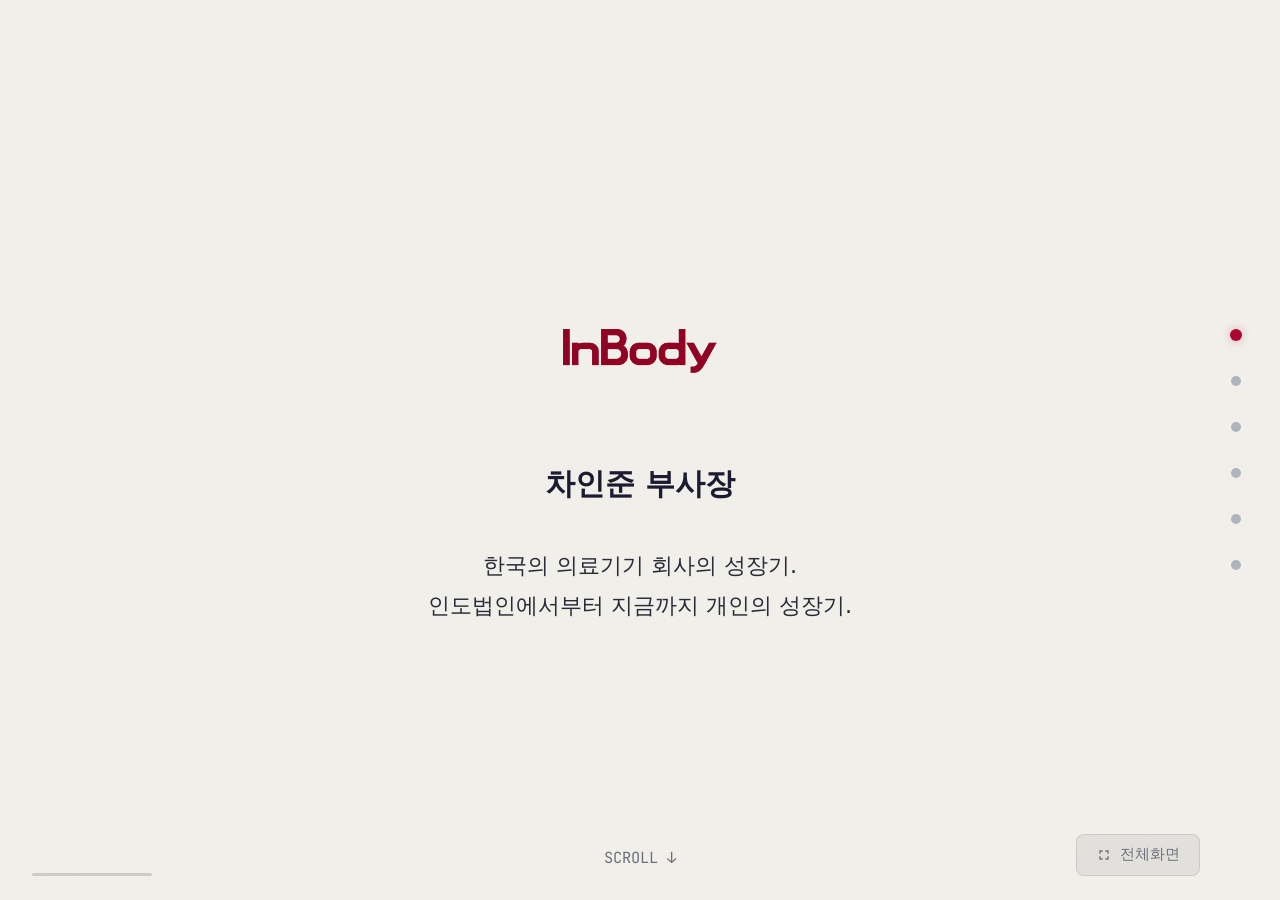
==== commit 10d8b5d9: "S5b 슬라이드 재디자인 (기기사진+실린더+통계), 부종 이미지 교체, QR 수정 Co-Authored-By: Claude Opus 4.6 (1M context) <noreply@" ====
--- a/index.html
+++ b/index.html
@@ -247,6 +247,13 @@
   text-align: center;
   letter-spacing: -0.02em;
   text-wrap: balance;
+  word-break: keep-all;
+  overflow-wrap: break-word;
+}
+
+.slide p, .slide h2, .slide h3 {
+  word-break: keep-all;
+  overflow-wrap: break-word;
 }
 
 .subtitle {
@@ -259,7 +266,7 @@
 }
 
 .accent { color: var(--brand); }
-.gold { color: var(--gold); font-family: var(--font-mono); }
+.gold { color: var(--gold); }
 .bold { font-weight: 700; }
 
 /* ===========================================
@@ -667,25 +674,65 @@
   z-index: 100;
   display: flex;
   flex-direction: column;
-  gap: 8px;
+  gap: 6px;
+  align-items: flex-end;
 }
 
 .nav-dot {
+  width: 40px;
+  height: 40px;
+  border-radius: 50%;
+  background: transparent;
+  border: none;
+  cursor: pointer;
+  transition: all 0.3s ease;
+  padding: 0;
+  position: relative;
+  display: flex;
+  align-items: center;
+  justify-content: center;
+}
+
+.nav-dot::after {
+  content: '';
   width: 10px;
   height: 10px;
   border-radius: 50%;
   background: var(--charcoal);
-  border: none;
-  cursor: pointer;
   transition: all 0.3s ease;
-  padding: 8px;
-  background-clip: content-box;
-}
-
-.nav-dot.active {
+}
+
+/* Section label on hover */
+.nav-dot::before {
+  content: attr(title);
+  position: absolute;
+  right: 44px;
+  background: var(--text-primary);
+  color: var(--dark-bg);
+  font-size: 12px;
+  font-weight: 600;
+  padding: 4px 10px;
+  border-radius: 6px;
+  white-space: nowrap;
+  opacity: 0;
+  pointer-events: none;
+  transition: opacity 0.2s ease;
+}
+
+.nav-dot:hover::before {
+  opacity: 1;
+}
+
+.nav-dot:hover::after {
+  background: var(--text-secondary);
+  transform: scale(1.3);
+}
+
+.nav-dot.active::after {
+  width: 12px;
+  height: 12px;
   background: var(--brand);
-  background-clip: content-box;
-  transform: scale(1.2);
+  box-shadow: 0 0 10px rgba(172, 4, 48, 0.3);
 }
 
 /* Progress bar — bottom left */
@@ -715,9 +762,9 @@
 
 /* Fullscreen button */
 .fullscreen-btn {
-  position: absolute;
-  bottom: 2rem;
-  right: 2rem;
+  position: fixed;
+  bottom: 1.5rem;
+  right: 5rem;
   display: flex;
   align-items: center;
   gap: 0.5rem;
@@ -730,7 +777,7 @@
   font-size: var(--small-size);
   cursor: pointer;
   transition: all 0.2s ease;
-  z-index: 10;
+  z-index: 100;
 }
 
 .fullscreen-btn:hover {
@@ -935,6 +982,10 @@
 <nav class="nav-dots" id="navDots"></nav>
 <div class="progress-bar"><div class="progress-fill" id="progressFill"></div></div>
 <div class="page-number" id="pageNumber">01 / 22</div>
+<button class="fullscreen-btn" onclick="toggleFullscreen()">
+  <svg viewBox="0 0 24 24"><path d="M7 14H5v5h5v-2H7v-3zm-2-4h2V7h3V5H5v5zm12 7h-3v2h5v-5h-2v3zM14 5v2h3v3h2V5h-5z"/></svg>
+  전체화면
+</button>
 
 <!-- ============ ACT 1: 호기심 (S0-S4) ============ -->
 
@@ -954,10 +1005,6 @@
       </p>
     </div>
     <div class="scroll-hint">SCROLL ↓</div>
-    <button class="fullscreen-btn" onclick="toggleFullscreen()">
-      <svg viewBox="0 0 24 24"><path d="M7 14H5v5h5v-2H7v-3zm-2-4h2V7h3V5H5v5zm12 7h-3v2h5v-5h-2v3zM14 5v2h3v3h2V5h-5z"/></svg>
-      전체화면
-    </button>
   </div>
 </section>
 
@@ -966,6 +1013,179 @@
   <div class="slide-content" style="padding:clamp(1rem,2vw,2rem);">
     <div class="reveal" style="width:100%; height:100%; display:flex; align-items:center; justify-content:center;">
       <img src="assets/images/result-sheet-kor.png" alt="InBody 결과지" style="max-height:90vh; max-width:90vw; width:auto; height:auto; object-fit:contain; border-radius:8px; filter:drop-shadow(0 12px 40px rgba(0,0,0,0.15));">
+    </div>
+  </div>
+</section>
+
+<!-- ============ S1b: SAME WEIGHT, DIFFERENT BODY ============ -->
+<section class="slide" data-slide="1b">
+  <div class="slide-content" style="display:flex;flex-direction:column;align-items:center;justify-content:center;gap:clamp(0.5rem,1vw,1rem);height:100%;padding-top:clamp(1rem,2vw,2rem);padding-bottom:clamp(0.5rem,1vw,1rem);">
+    <div class="reveal" style="text-align:center;">
+      <p class="label">01 &nbsp; 인바디의 시작</p>
+      <h2 class="title" style="font-size:var(--h2-size);margin-bottom:0;">'같은 체중, 다른 체성분'<br><span class="accent">체지방</span>을 알아야 정확한 비만 진단 및<br>대사증후군 관리가 가능합니다.</h2>
+    </div>
+    <div class="reveal reveal-delay-1" style="width:100%;max-width:1100px;position:relative;flex:1;display:flex;align-items:center;">
+      <!-- Three body types -->
+      <div style="display:grid;grid-template-columns:repeat(3,1fr);gap:clamp(1rem,3vw,3rem);align-items:end;position:relative;width:100%;">
+
+        <!-- Person 1: Athletic -->
+        <div style="text-align:center;">
+          <div style="display:inline-flex;align-items:center;gap:6px;background:var(--brand);color:#fff;padding:6px 16px;border-radius:20px;font-size:var(--small-size);font-weight:700;margin-bottom:clamp(0.5rem,1vw,1rem);">
+            <span style="font-size:0.7em;">▼</span> 80Kg
+          </div>
+          <svg viewBox="0 0 200 380" style="width:100%;max-width:160px;max-height:clamp(200px,32vh,300px);height:auto;display:block;margin:0 auto;" xmlns="http://www.w3.org/2000/svg">
+            <!-- Athletic body -->
+            <defs>
+              <linearGradient id="bodyAth" x1="0" y1="0" x2="0" y2="1">
+                <stop offset="0%" stop-color="#8a9bb0" stop-opacity="0.3"/>
+                <stop offset="100%" stop-color="#8a9bb0" stop-opacity="0.15"/>
+              </linearGradient>
+            </defs>
+            <!-- Head -->
+            <circle cx="100" cy="36" r="28" fill="url(#bodyAth)" stroke="#8a9bb0" stroke-width="1.5"/>
+            <!-- Neck -->
+            <rect x="88" y="62" width="24" height="16" rx="4" fill="url(#bodyAth)"/>
+            <!-- Torso - V shape athletic -->
+            <path d="M62,78 L138,78 Q144,78 144,84 L136,180 Q136,186 130,186 L70,186 Q64,186 64,180 L56,84 Q56,78 62,78Z" fill="url(#bodyAth)" stroke="#8a9bb0" stroke-width="1"/>
+            <!-- Chest definition lines -->
+            <path d="M80,100 Q100,115 120,100" fill="none" stroke="#8a9bb0" stroke-width="1" opacity="0.4"/>
+            <line x1="100" y1="100" x2="100" y2="140" stroke="#8a9bb0" stroke-width="0.8" opacity="0.3"/>
+            <!-- Arms - muscular -->
+            <path d="M56,82 L36,90 Q28,92 26,100 L22,145 Q20,155 28,158 L38,155 Q44,152 44,144 L50,105 Z" fill="url(#bodyAth)" stroke="#8a9bb0" stroke-width="1"/>
+            <path d="M144,82 L164,90 Q172,92 174,100 L178,145 Q180,155 172,158 L162,155 Q156,152 156,144 L150,105 Z" fill="url(#bodyAth)" stroke="#8a9bb0" stroke-width="1"/>
+            <!-- Hands -->
+            <ellipse cx="26" cy="162" rx="8" ry="10" fill="url(#bodyAth)"/>
+            <ellipse cx="174" cy="162" rx="8" ry="10" fill="url(#bodyAth)"/>
+            <!-- Legs - strong -->
+            <path d="M70,186 L66,300 Q64,318 72,320 L86,320 Q92,318 90,300 L94,186 Z" fill="url(#bodyAth)" stroke="#8a9bb0" stroke-width="1"/>
+            <path d="M106,186 L110,300 Q112,318 118,320 L132,320 Q138,318 136,300 L130,186 Z" fill="url(#bodyAth)" stroke="#8a9bb0" stroke-width="1"/>
+            <!-- Feet -->
+            <ellipse cx="78" cy="326" rx="16" ry="8" fill="url(#bodyAth)"/>
+            <ellipse cx="124" cy="326" rx="16" ry="8" fill="url(#bodyAth)"/>
+            <!-- Bicep bump -->
+            <circle cx="30" cy="118" r="8" fill="url(#bodyAth)" stroke="#8a9bb0" stroke-width="0.8" opacity="0.5"/>
+            <circle cx="170" cy="118" r="8" fill="url(#bodyAth)" stroke="#8a9bb0" stroke-width="0.8" opacity="0.5"/>
+          </svg>
+          <div style="display:flex;flex-direction:column;gap:6px;margin-top:clamp(0.5rem,1vw,1rem);padding:0 10%;">
+            <div style="display:flex;align-items:center;gap:8px;font-size:var(--small-size);color:var(--text-dim);">
+              <span style="white-space:nowrap;">근육량</span>
+              <div style="flex:1;height:8px;background:var(--charcoal);border-radius:4px;overflow:hidden;">
+                <div style="width:85%;height:100%;background:var(--text-secondary);border-radius:4px;"></div>
+              </div>
+            </div>
+            <div style="display:flex;align-items:center;gap:8px;font-size:var(--small-size);color:var(--text-dim);">
+              <span style="white-space:nowrap;">체지방</span>
+              <div style="flex:1;height:8px;background:var(--charcoal);border-radius:4px;overflow:hidden;">
+                <div style="width:25%;height:100%;background:var(--brand);border-radius:4px;"></div>
+              </div>
+            </div>
+          </div>
+        </div>
+
+        <!-- Person 2: Average (skinny fat) -->
+        <div style="text-align:center;">
+          <div style="display:inline-flex;align-items:center;gap:6px;background:var(--brand);color:#fff;padding:6px 16px;border-radius:20px;font-size:var(--small-size);font-weight:700;margin-bottom:clamp(0.5rem,1vw,1rem);">
+            <span style="font-size:0.7em;">▼</span> 80Kg
+          </div>
+          <svg viewBox="0 0 200 380" style="width:100%;max-width:160px;max-height:clamp(200px,32vh,300px);height:auto;display:block;margin:0 auto;" xmlns="http://www.w3.org/2000/svg">
+            <defs>
+              <linearGradient id="bodyAvg" x1="0" y1="0" x2="0" y2="1">
+                <stop offset="0%" stop-color="#8a9bb0" stop-opacity="0.25"/>
+                <stop offset="100%" stop-color="#8a9bb0" stop-opacity="0.12"/>
+              </linearGradient>
+            </defs>
+            <!-- Head -->
+            <circle cx="100" cy="36" r="26" fill="url(#bodyAvg)" stroke="#8a9bb0" stroke-width="1.5"/>
+            <!-- Neck -->
+            <rect x="90" y="60" width="20" height="16" rx="4" fill="url(#bodyAvg)"/>
+            <!-- Torso - average, slightly narrow -->
+            <path d="M68,76 L132,76 Q136,76 136,82 L132,180 Q132,186 126,186 L74,186 Q68,186 68,180 L64,82 Q64,76 68,76Z" fill="url(#bodyAvg)" stroke="#8a9bb0" stroke-width="1"/>
+            <!-- Arms - thin -->
+            <path d="M64,80 L46,88 Q40,90 38,96 L34,148 Q33,156 38,158 L46,156 Q50,154 50,148 L54,100 Z" fill="url(#bodyAvg)" stroke="#8a9bb0" stroke-width="1"/>
+            <path d="M136,80 L154,88 Q160,90 162,96 L166,148 Q167,156 162,158 L154,156 Q150,154 150,148 L146,100 Z" fill="url(#bodyAvg)" stroke="#8a9bb0" stroke-width="1"/>
+            <!-- Hands -->
+            <ellipse cx="38" cy="162" rx="7" ry="9" fill="url(#bodyAvg)"/>
+            <ellipse cx="162" cy="162" rx="7" ry="9" fill="url(#bodyAvg)"/>
+            <!-- Legs - average -->
+            <path d="M74,186 L72,302 Q70,318 78,320 L88,320 Q94,318 92,302 L96,186 Z" fill="url(#bodyAvg)" stroke="#8a9bb0" stroke-width="1"/>
+            <path d="M104,186 L108,302 Q110,318 116,320 L126,320 Q132,318 130,302 L126,186 Z" fill="url(#bodyAvg)" stroke="#8a9bb0" stroke-width="1"/>
+            <!-- Feet -->
+            <ellipse cx="84" cy="326" rx="14" ry="7" fill="url(#bodyAvg)"/>
+            <ellipse cx="120" cy="326" rx="14" ry="7" fill="url(#bodyAvg)"/>
+          </svg>
+          <div style="display:flex;flex-direction:column;gap:6px;margin-top:clamp(0.5rem,1vw,1rem);padding:0 10%;">
+            <div style="display:flex;align-items:center;gap:8px;font-size:var(--small-size);color:var(--text-dim);">
+              <span style="white-space:nowrap;">근육량</span>
+              <div style="flex:1;height:8px;background:var(--charcoal);border-radius:4px;overflow:hidden;">
+                <div style="width:55%;height:100%;background:var(--text-secondary);border-radius:4px;"></div>
+              </div>
+            </div>
+            <div style="display:flex;align-items:center;gap:8px;font-size:var(--small-size);color:var(--text-dim);">
+              <span style="white-space:nowrap;">체지방</span>
+              <div style="flex:1;height:8px;background:var(--charcoal);border-radius:4px;overflow:hidden;">
+                <div style="width:55%;height:100%;background:var(--brand);border-radius:4px;"></div>
+              </div>
+            </div>
+          </div>
+        </div>
+
+        <!-- Person 3: Obese -->
+        <div style="text-align:center;">
+          <div style="display:inline-flex;align-items:center;gap:6px;background:var(--brand);color:#fff;padding:6px 16px;border-radius:20px;font-size:var(--small-size);font-weight:700;margin-bottom:clamp(0.5rem,1vw,1rem);">
+            <span style="font-size:0.7em;">▼</span> 80Kg
+          </div>
+          <svg viewBox="0 0 240 380" style="width:100%;max-width:185px;max-height:clamp(200px,32vh,300px);height:auto;display:block;margin:0 auto;" xmlns="http://www.w3.org/2000/svg">
+            <defs>
+              <linearGradient id="bodyOb" x1="0" y1="0" x2="0" y2="1">
+                <stop offset="0%" stop-color="#8a9bb0" stop-opacity="0.25"/>
+                <stop offset="100%" stop-color="#8a9bb0" stop-opacity="0.12"/>
+              </linearGradient>
+            </defs>
+            <!-- Head -->
+            <circle cx="120" cy="36" r="30" fill="url(#bodyOb)" stroke="#8a9bb0" stroke-width="1.5"/>
+            <!-- Double chin hint -->
+            <ellipse cx="120" cy="62" rx="18" ry="8" fill="url(#bodyOb)" opacity="0.6"/>
+            <!-- Neck - thick -->
+            <rect x="104" y="58" width="32" height="14" rx="6" fill="url(#bodyOb)"/>
+            <!-- Torso - wide, round belly -->
+            <path d="M70,72 L170,72 Q180,72 182,82 L186,140 Q190,180 178,194 L62,194 Q50,180 54,140 L58,82 Q60,72 70,72Z" fill="url(#bodyOb)" stroke="#8a9bb0" stroke-width="1"/>
+            <!-- Belly curve -->
+            <ellipse cx="120" cy="150" rx="60" ry="42" fill="url(#bodyOb)" stroke="#8a9bb0" stroke-width="0.8" opacity="0.5"/>
+            <!-- Arms - thick short -->
+            <path d="M58,76 L34,86 Q26,90 24,98 L18,148 Q16,158 24,162 L36,158 Q42,154 42,146 L48,100 Z" fill="url(#bodyOb)" stroke="#8a9bb0" stroke-width="1"/>
+            <path d="M182,76 L206,86 Q214,90 216,98 L222,148 Q224,158 216,162 L204,158 Q198,154 198,146 L192,100 Z" fill="url(#bodyOb)" stroke="#8a9bb0" stroke-width="1"/>
+            <!-- Hands -->
+            <ellipse cx="22" cy="166" rx="9" ry="10" fill="url(#bodyOb)"/>
+            <ellipse cx="218" cy="166" rx="9" ry="10" fill="url(#bodyOb)"/>
+            <!-- Legs - short thick -->
+            <path d="M78,194 L74,300 Q72,318 80,320 L96,320 Q104,318 102,300 L108,194 Z" fill="url(#bodyOb)" stroke="#8a9bb0" stroke-width="1"/>
+            <path d="M132,194 L138,300 Q140,318 146,320 L162,320 Q168,318 166,300 L160,194 Z" fill="url(#bodyOb)" stroke="#8a9bb0" stroke-width="1"/>
+            <!-- Feet -->
+            <ellipse cx="88" cy="326" rx="18" ry="8" fill="url(#bodyOb)"/>
+            <ellipse cx="152" cy="326" rx="18" ry="8" fill="url(#bodyOb)"/>
+          </svg>
+          <div style="display:flex;flex-direction:column;gap:6px;margin-top:clamp(0.5rem,1vw,1rem);padding:0 10%;">
+            <div style="display:flex;align-items:center;gap:8px;font-size:var(--small-size);color:var(--text-dim);">
+              <span style="white-space:nowrap;">근육량</span>
+              <div style="flex:1;height:8px;background:var(--charcoal);border-radius:4px;overflow:hidden;">
+                <div style="width:30%;height:100%;background:var(--text-secondary);border-radius:4px;"></div>
+              </div>
+            </div>
+            <div style="display:flex;align-items:center;gap:8px;font-size:var(--small-size);color:var(--text-dim);">
+              <span style="white-space:nowrap;">체지방</span>
+              <div style="flex:1;height:8px;background:var(--charcoal);border-radius:4px;overflow:hidden;">
+                <div style="width:85%;height:100%;background:var(--brand);border-radius:4px;"></div>
+              </div>
+            </div>
+          </div>
+        </div>
+
+      </div>
+      <!-- Dashed connection lines (SVG overlay) -->
+      <svg style="position:absolute;inset:0;width:100%;height:100%;pointer-events:none;" viewBox="0 0 1100 500" preserveAspectRatio="xMidYMid meet">
+        <line x1="240" y1="250" x2="550" y2="180" stroke="var(--charcoal)" stroke-width="1" stroke-dasharray="6 4" opacity="0.5"/>
+        <line x1="550" y1="180" x2="860" y2="260" stroke="var(--charcoal)" stroke-width="1" stroke-dasharray="6 4" opacity="0.5"/>
+      </svg>
     </div>
   </div>
 </section>
@@ -979,28 +1199,34 @@
     </div>
     <div class="reveal reveal-delay-1" style="margin-top:1.5rem;">
       <div class="three-col" style="max-width:1200px;">
-        <div class="card">
-          <img src="assets/images/hydrostatic-weighing.jpg" alt="수중체중법" style="width:100%; height:220px; object-fit:cover; border-radius:8px; margin-bottom:0.8rem;">
+        <div class="card" style="display:flex;flex-direction:column;">
+          <div style="width:100%;height:180px;border-radius:8px;overflow:hidden;margin-bottom:0.8rem;background:var(--dark-surface);display:flex;align-items:center;justify-content:center;">
+            <img src="assets/images/hydrostatic-weighing.jpg" alt="수중체중법" style="width:100%;height:100%;object-fit:cover;">
+          </div>
           <h3>수중체중법</h3>
-          <p>물탱크에 들어가서 숨을 참아야 했습니다. 완전히 잠수한 채로 3회 반복. 연구실에서만 가능했죠.</p>
+          <p style="flex:1;">물탱크에 들어가서 숨을 참아야 했습니다. 완전히 잠수한 채로 3회 반복. 연구실에서만 가능했죠.</p>
           <div style="margin-top:0.8rem;">
             <span class="tag">오차 ±2.5%</span>
             <span class="tag">노인·어린이 불가</span>
           </div>
         </div>
-        <div class="card">
-          <img src="assets/images/skinfold-caliper.jpg?v=2" alt="피부두겹법 캘리퍼" style="width:100%; height:180px; object-fit:contain; border-radius:8px; margin-bottom:0.8rem; background:var(--dark-surface);">
+        <div class="card" style="display:flex;flex-direction:column;">
+          <div style="width:100%;height:180px;border-radius:8px;overflow:hidden;margin-bottom:0.8rem;background:var(--dark-surface);display:flex;align-items:center;justify-content:center;">
+            <img src="assets/images/skinfold-caliper.jpg?v=2" alt="피부두겹법 캘리퍼" style="max-width:100%;max-height:100%;object-fit:contain;">
+          </div>
           <h3>피부두겹법</h3>
-          <p>캘리퍼로 피부를 집어서 지방 두께를 쟀습니다. 누가 재느냐에 따라 결과가 달랐습니다.</p>
+          <p style="flex:1;">캘리퍼로 피부를 집어서 지방 두께를 쟀습니다. 누가 재느냐에 따라 결과가 달랐습니다.</p>
           <div style="margin-top:0.8rem;">
             <span class="tag">오차 ±3~9%</span>
             <span class="tag">비만인 측정 불가</span>
           </div>
         </div>
-        <div class="card">
-          <img src="assets/images/supine-bia.png?v=2" alt="누운 BIA 전극" style="width:100%; height:180px; object-fit:contain; border-radius:8px; margin-bottom:0.8rem; background:var(--dark-surface);">
+        <div class="card" style="display:flex;flex-direction:column;">
+          <div style="width:100%;height:180px;border-radius:8px;overflow:hidden;margin-bottom:0.8rem;background:var(--dark-surface);display:flex;align-items:center;justify-content:center;">
+            <img src="assets/images/supine-bia.png?v=2" alt="누운 BIA 전극" style="max-width:100%;max-height:100%;object-fit:contain;">
+          </div>
           <h3>누운 BIA</h3>
-          <p>누워서 전극 4개를 붙이고, 50kHz 하나로 측정했습니다. 자세가 바뀌면 값도 바뀌었죠.</p>
+          <p style="flex:1;">누워서 전극 4개를 붙이고, 50kHz 하나로 측정했습니다. 자세가 바뀌면 값도 바뀌었죠.</p>
           <div style="margin-top:0.8rem;">
             <span class="tag">자세 의존</span>
             <span class="tag">추정값 기반</span>
@@ -1038,7 +1264,7 @@
       <div>
         <div class="reveal">
           <p class="label">30초의 결과</p>
-          <h2 style="font-size:var(--h2-size); margin-bottom:1rem;">종이 한 장에<br>여러분 몸의 구성이 전부 나옵니다</h2>
+          <h2 style="font-size:var(--h2-size); margin-bottom:1rem; text-wrap:balance; word-break:keep-all;">종이 한 장에 여러분 몸의 구성이 전부 나옵니다</h2>
         </div>
         <div class="reveal reveal-delay-1">
           <p style="font-size:var(--body-size); color:var(--text-secondary); line-height:1.6; margin-bottom:1rem;">
@@ -1057,7 +1283,135 @@
 
 <!-- ============ ACT 2: 발견 (S5-S8) ============ -->
 
-<!-- ============ S5: BODY COMPOSITION + COVID 500g ============ -->
+<!-- ============ S5: BIA PRINCIPLE — MUSCLE vs FAT ============ -->
+<section class="slide" data-slide="5">
+  <div class="slide-content" style="display:flex;flex-direction:column;align-items:center;justify-content:center;gap:clamp(0.3rem,0.8vw,0.6rem);padding-top:clamp(0.8rem,1.5vw,1.2rem);padding-bottom:clamp(0.5rem,1vw,0.8rem);">
+    <div class="reveal" style="text-align:center;">
+      <p class="label">BIOELECTRICAL IMPEDANCE ANALYSIS</p>
+      <h2 class="title" style="font-size:var(--h2-size);">전류가 흐르면, <span class="accent">몸의 구성</span>이 보입니다</h2>
+    </div>
+    <div class="reveal reveal-delay-1" style="position:relative;width:100%;max-width:1000px;flex:1;min-height:0;">
+      <canvas id="biaCanvas" style="position:absolute;inset:0;width:100%;height:100%;"></canvas>
+      <!-- HTML text overlays for crispness -->
+      <div id="biaLabels" style="position:absolute;inset:0;pointer-events:none;">
+        <!-- Muscle side -->
+        <div style="position:absolute;left:6%;bottom:6%;text-align:center;width:38%;">
+          <p style="font-size:clamp(1rem,1.8vw,1.4rem);font-weight:700;color:var(--text-primary);">수분이 많은 근육</p>
+          <p style="font-size:clamp(0.8rem,1.2vw,1rem);color:var(--text-dim);margin-top:4px;">→ 전류가 잘 흐른다 → <strong style="color:#005b9e;">낮은 임피던스</strong></p>
+        </div>
+        <!-- Fat side -->
+        <div style="position:absolute;right:6%;bottom:6%;text-align:center;width:38%;">
+          <p style="font-size:clamp(1rem,1.8vw,1.4rem);font-weight:700;color:var(--text-primary);">수분이 없는 지방</p>
+          <p style="font-size:clamp(0.8rem,1.2vw,1rem);color:var(--text-dim);margin-top:4px;">→ 전류가 안 흐른다 → <strong style="color:var(--brand);">높은 임피던스</strong></p>
+        </div>
+      </div>
+    </div>
+    <div class="reveal reveal-delay-2" style="text-align:center;">
+      <p style="font-size:var(--body-size);color:var(--text-secondary);line-height:1.6;">
+        미세 전류를 흘려 <strong style="color:var(--text-primary);">임피던스(저항)</strong>를 측정하면,<br>
+        수분이 많은 근육과 수분이 없는 지방을 구분할 수 있습니다.
+      </p>
+    </div>
+  </div>
+</section>
+
+<!-- ============ S5b: 8-POINT ELECTRODE + SEGMENTAL MEASUREMENT ============ -->
+<section class="slide" data-slide="5b">
+  <div class="slide-content" style="padding-top:clamp(0.8rem,1.5vw,1.2rem);padding-bottom:clamp(0.5rem,1vw,0.8rem);">
+    <div class="reveal" style="text-align:center;">
+      <p class="label">8점 접촉 전극 × 부위별 직접 측정</p>
+      <h2 class="title" style="font-size:var(--h2-size);">어디서 재든, <span class="accent">같은 결과</span>가 나온다</h2>
+    </div>
+    <div class="reveal reveal-delay-1" style="margin-top:clamp(0.8rem,1.5vw,1.2rem);">
+      <div style="display:grid;grid-template-columns:1fr 1.2fr 1fr;gap:clamp(1.2rem,3vw,3rem);max-width:1200px;margin:0 auto;align-items:center;">
+
+        <!-- Left: InBody device photo -->
+        <div style="text-align:center;">
+          <div style="border-radius:16px;overflow:hidden;background:var(--dark-surface);box-shadow:0 8px 32px rgba(0,0,0,0.08);">
+            <img src="assets/images/inbody-970s.png" alt="InBody 970" style="width:100%;height:auto;object-fit:contain;display:block;">
+          </div>
+          <p style="font-size:var(--small-size);color:var(--text-dim);margin-top:clamp(0.3rem,0.6vw,0.5rem);">InBody 970</p>
+          <div style="display:flex;gap:clamp(0.3rem,0.5vw,0.4rem);justify-content:center;margin-top:clamp(0.3rem,0.5vw,0.4rem);flex-wrap:wrap;">
+            <span style="font-family:var(--font-mono);font-size:clamp(0.6rem,0.8vw,0.75rem);background:rgba(172,4,48,0.08);color:var(--brand);padding:2px 8px;border-radius:4px;font-weight:600;">양손 4전극</span>
+            <span style="font-family:var(--font-mono);font-size:clamp(0.6rem,0.8vw,0.75rem);background:rgba(0,91,158,0.08);color:#005b9e;padding:2px 8px;border-radius:4px;font-weight:600;">양발 4전극</span>
+          </div>
+        </div>
+
+        <!-- Center: 5-cylinder geometric diagram -->
+        <div style="display:flex;flex-direction:column;align-items:center;gap:clamp(0.3rem,0.6vw,0.5rem);">
+          <!-- Top row: arms + trunk -->
+          <div style="display:flex;align-items:flex-end;gap:clamp(0.4rem,0.8vw,0.6rem);">
+            <!-- Left Arm -->
+            <div style="display:flex;flex-direction:column;align-items:center;gap:3px;">
+              <div style="width:clamp(30px,4vw,48px);height:clamp(80px,12vw,130px);border-radius:clamp(15px,2vw,24px);background:linear-gradient(135deg,#005b9e,#0077cc);opacity:0.85;position:relative;overflow:hidden;">
+                <div style="position:absolute;inset:0;background:linear-gradient(90deg,transparent 30%,rgba(255,255,255,0.15) 50%,transparent 70%);"></div>
+              </div>
+              <span style="font-family:var(--font-mono);font-size:clamp(0.6rem,0.85vw,0.8rem);font-weight:700;color:#005b9e;">LA</span>
+            </div>
+            <!-- Trunk -->
+            <div style="display:flex;flex-direction:column;align-items:center;gap:3px;">
+              <div style="width:clamp(70px,10vw,120px);height:clamp(100px,15vw,160px);border-radius:clamp(8px,1.2vw,14px);background:linear-gradient(135deg,var(--brand),#d4063f);opacity:0.8;position:relative;overflow:hidden;">
+                <div style="position:absolute;inset:0;background:linear-gradient(90deg,transparent 30%,rgba(255,255,255,0.12) 50%,transparent 70%);"></div>
+                <div style="position:absolute;inset:0;display:flex;align-items:center;justify-content:center;">
+                  <span style="font-family:var(--font-mono);font-size:clamp(0.7rem,1vw,0.9rem);font-weight:800;color:rgba(255,255,255,0.9);letter-spacing:0.1em;">TR</span>
+                </div>
+              </div>
+              <span style="font-family:var(--font-mono);font-size:clamp(0.6rem,0.85vw,0.8rem);font-weight:700;color:var(--brand);">Trunk</span>
+            </div>
+            <!-- Right Arm -->
+            <div style="display:flex;flex-direction:column;align-items:center;gap:3px;">
+              <div style="width:clamp(30px,4vw,48px);height:clamp(80px,12vw,130px);border-radius:clamp(15px,2vw,24px);background:linear-gradient(135deg,#005b9e,#0077cc);opacity:0.85;position:relative;overflow:hidden;">
+                <div style="position:absolute;inset:0;background:linear-gradient(90deg,transparent 30%,rgba(255,255,255,0.15) 50%,transparent 70%);"></div>
+              </div>
+              <span style="font-family:var(--font-mono);font-size:clamp(0.6rem,0.85vw,0.8rem);font-weight:700;color:#005b9e;">RA</span>
+            </div>
+          </div>
+          <!-- Bottom row: legs -->
+          <div style="display:flex;gap:clamp(1rem,3vw,2.5rem);">
+            <!-- Left Leg -->
+            <div style="display:flex;flex-direction:column;align-items:center;gap:3px;">
+              <div style="width:clamp(36px,5vw,56px);height:clamp(90px,13vw,145px);border-radius:clamp(18px,2.5vw,28px);background:linear-gradient(135deg,#a67a00,#c99200);opacity:0.8;position:relative;overflow:hidden;">
+                <div style="position:absolute;inset:0;background:linear-gradient(90deg,transparent 30%,rgba(255,255,255,0.15) 50%,transparent 70%);"></div>
+              </div>
+              <span style="font-family:var(--font-mono);font-size:clamp(0.6rem,0.85vw,0.8rem);font-weight:700;color:#a67a00;">LL</span>
+            </div>
+            <!-- Right Leg -->
+            <div style="display:flex;flex-direction:column;align-items:center;gap:3px;">
+              <div style="width:clamp(36px,5vw,56px);height:clamp(90px,13vw,145px);border-radius:clamp(18px,2.5vw,28px);background:linear-gradient(135deg,#a67a00,#c99200);opacity:0.8;position:relative;overflow:hidden;">
+                <div style="position:absolute;inset:0;background:linear-gradient(90deg,transparent 30%,rgba(255,255,255,0.15) 50%,transparent 70%);"></div>
+              </div>
+              <span style="font-family:var(--font-mono);font-size:clamp(0.6rem,0.85vw,0.8rem);font-weight:700;color:#a67a00;">RL</span>
+            </div>
+          </div>
+          <p style="font-size:clamp(0.7rem,0.9vw,0.85rem);color:var(--text-dim);margin-top:clamp(0.1rem,0.3vw,0.2rem);">5개 부위 독립 측정</p>
+        </div>
+
+        <!-- Right: Key stats -->
+        <div style="display:flex;flex-direction:column;gap:clamp(0.6rem,1.2vw,1rem);">
+          <div style="background:var(--dark-card);border-radius:12px;padding:clamp(0.8rem,1.2vw,1rem);box-shadow:0 2px 12px rgba(0,0,0,0.04);">
+            <div style="font-family:var(--font-mono);font-size:clamp(1.8rem,3.5vw,2.8rem);font-weight:800;color:var(--brand);line-height:1;">99%</div>
+            <p style="font-size:var(--small-size);color:var(--text-secondary);margin-top:0.2rem;font-weight:600;">재현성 (Reproducibility)</p>
+            <p style="font-size:clamp(0.7rem,0.85vw,0.8rem);color:var(--text-dim);margin-top:0.2rem;line-height:1.4;">누가, 언제, 어디서 재도<br>같은 결과</p>
+          </div>
+          <div style="background:var(--dark-card);border-radius:12px;padding:clamp(0.8rem,1.2vw,1rem);box-shadow:0 2px 12px rgba(0,0,0,0.04);">
+            <div style="font-family:var(--font-mono);font-size:clamp(1.8rem,3.5vw,2.8rem);font-weight:800;color:#005b9e;line-height:1;">30<span style="font-size:0.5em;color:var(--text-dim);">초</span></div>
+            <p style="font-size:var(--small-size);color:var(--text-secondary);margin-top:0.2rem;font-weight:600;">측정 시간</p>
+            <p style="font-size:clamp(0.7rem,0.85vw,0.8rem);color:var(--text-dim);margin-top:0.2rem;line-height:1.4;">올라서서 손잡이만 잡으면<br>자동으로 5부위 동시 측정</p>
+          </div>
+          <div style="background:var(--dark-card);border-radius:12px;padding:clamp(0.8rem,1.2vw,1rem);box-shadow:0 2px 12px rgba(0,0,0,0.04);">
+            <div style="display:flex;align-items:baseline;gap:4px;">
+              <span style="font-family:var(--font-mono);font-size:clamp(1.8rem,3.5vw,2.8rem);font-weight:800;color:#a67a00;line-height:1;">8</span>
+              <span style="font-size:var(--small-size);font-weight:700;color:#a67a00;">주파수</span>
+            </div>
+            <p style="font-size:var(--small-size);color:var(--text-secondary);margin-top:0.2rem;font-weight:600;">Multi-Frequency</p>
+            <p style="font-size:clamp(0.7rem,0.85vw,0.8rem);color:var(--text-dim);margin-top:0.2rem;line-height:1.4;">1kHz ~ 3MHz<br>세포 안팎까지 정밀 측정</p>
+          </div>
+        </div>
+
+      </div>
+    </div>
+  </div>
+</section>
 
 <!-- ============ S6: THREE INNOVATIONS ============ -->
 <section class="slide" data-slide="6">
@@ -1099,8 +1453,60 @@
   <div class="slide-content">
     <div class="two-col">
       <div class="reveal">
-        <div class="svg-placeholder" style="background:transparent;border:none;">
-<svg xmlns="http://www.w3.org/2000/svg" viewBox="0 0 500 400" width="500" height="400" font-family="'Noto Sans KR',sans-serif"><defs><marker id="arrowRed" markerWidth="8" markerHeight="6" refX="8" refY="3" orient="auto"><path d="M0,0 L8,3 L0,6Z" fill="#e74c5e"/></marker><marker id="arrowBrand" markerWidth="8" markerHeight="6" refX="8" refY="3" orient="auto"><path d="M0,0 L8,3 L0,6Z" fill="#ac0430"/></marker><filter id="glowMembrane" x="-20%" y="-20%" width="140%" height="140%"><feGaussianBlur stdDeviation="3" result="blur"/><feMerge><feMergeNode in="blur"/><feMergeNode in="SourceGraphic"/></feMerge></filter></defs><text x="250" y="32" text-anchor="middle" fill="#1a1a2e" font-size="14" font-weight="700" letter-spacing="2">CELL MEMBRANE</text><text x="408" y="100" text-anchor="middle" fill="#005b9e" font-size="13" font-weight="700">ECW</text><text x="408" y="116" text-anchor="middle" fill="#4a4e5a" font-size="9">세포외수분</text><circle cx="250" cy="210" r="120" fill="none" stroke="#ac0430" stroke-width="3" filter="url(#glowMembrane)"/><circle cx="250" cy="210" r="114" fill="none" stroke="#ac0430" stroke-width="1" opacity="0.35"/><circle cx="250" cy="210" r="75" fill="none" stroke="#005b9e" stroke-width="1.5" stroke-dasharray="6 4" opacity="0.6"/><text x="250" y="205" text-anchor="middle" fill="#005b9e" font-size="18" font-weight="700">ICW</text><text x="250" y="222" text-anchor="middle" fill="#4a4e5a" font-size="9">세포내수분</text><line x1="30" y1="210" x2="122" y2="210" stroke="#e74c5e" stroke-width="2.5" marker-end="url(#arrowRed)"/><g transform="translate(136,210)" stroke="#e74c5e" stroke-width="3" stroke-linecap="round"><line x1="-8" y1="-8" x2="8" y2="8"/><line x1="8" y1="-8" x2="-8" y2="8"/></g><text x="70" y="190" text-anchor="middle" fill="#e74c5e" font-size="12" font-weight="700">저주파</text><text x="70" y="238" text-anchor="middle" fill="#4a4e5a" font-size="9">Low Freq</text><line x1="470" y1="210" x2="260" y2="210" stroke="#ac0430" stroke-width="2.5" stroke-dasharray="8 5" marker-end="url(#arrowBrand)"><animate attributeName="stroke-dashoffset" from="0" to="26" dur="1s" repeatCount="indefinite"/></line><g transform="translate(370,210)" opacity="0.5"><line x1="-3" y1="-6" x2="3" y2="6" stroke="#ac0430" stroke-width="1.5"/><line x1="3" y1="-6" x2="-3" y2="6" stroke="#ac0430" stroke-width="1.5"/></g><text x="430" y="190" text-anchor="middle" fill="#ac0430" font-size="12" font-weight="700">고주파</text><text x="430" y="238" text-anchor="middle" fill="#4a4e5a" font-size="9">High Freq</text><circle cx="270" cy="200" r="2" fill="#ac0430" opacity="0.6"><animate attributeName="opacity" values="0.2;0.8;0.2" dur="1.5s" repeatCount="indefinite"/></circle><circle cx="290" cy="220" r="1.5" fill="#ac0430" opacity="0.4"><animate attributeName="opacity" values="0.1;0.7;0.1" dur="2s" repeatCount="indefinite" begin="0.3s"/></circle><circle cx="265" cy="230" r="1.8" fill="#ac0430" opacity="0.5"><animate attributeName="opacity" values="0.15;0.75;0.15" dur="1.8s" repeatCount="indefinite" begin="0.7s"/></circle><g transform="translate(100,370)"><line x1="0" y1="0" x2="30" y2="0" stroke="#e74c5e" stroke-width="2.5"/><text x="38" y="4" fill="#4a4e5a" font-size="9">차단 (저주파, ~5kHz)</text></g><g transform="translate(270,370)"><line x1="0" y1="0" x2="30" y2="0" stroke="#ac0430" stroke-width="2.5" stroke-dasharray="8 5"/><text x="38" y="4" fill="#4a4e5a" font-size="9">관통 (고주파, ~1MHz)</text></g><g transform="translate(250,328)" stroke="#e8b73a" stroke-width="1.5" stroke-linecap="round" opacity="0.7"><line x1="-8" y1="-4" x2="8" y2="-4"/><line x1="-8" y1="4" x2="8" y2="4"/><line x1="0" y1="-10" x2="0" y2="-4"/><line x1="0" y1="4" x2="0" y2="10"/></g><text x="250" y="352" text-anchor="middle" fill="#e8b73a" font-size="8" opacity="0.7">capacitor</text></svg>
+        <!-- Cell Membrane Interactive Animation -->
+        <div class="cm-stage" id="cmStage" style="position:relative;width:100%;max-width:560px;aspect-ratio:4/3;background:var(--dark-surface);border-radius:12px;overflow:hidden;">
+          <canvas id="cmCanvas" style="position:absolute;inset:0;width:100%;height:100%"></canvas>
+          <!-- HTML text overlays for crisp rendering -->
+          <div style="position:absolute;top:4%;left:0;right:0;text-align:center;pointer-events:none;">
+            <div style="font-size:clamp(12px,2.2vw,17px);font-weight:700;color:var(--text-primary);letter-spacing:.3em;">CELL MEMBRANE</div>
+            <div style="font-size:clamp(10px,1.5vw,13px);font-weight:500;color:var(--brand);letter-spacing:.12em;margin-top:2px;">인지질 이중층 = 캐패시터</div>
+          </div>
+          <div style="position:absolute;top:44%;left:50%;transform:translate(-50%,-50%);text-align:center;pointer-events:none;">
+            <div style="font-size:clamp(20px,4vw,32px);font-weight:800;color:#005b9e;opacity:.55;">ICW</div>
+            <div style="font-size:clamp(9px,1.4vw,13px);font-weight:600;color:#005b9e;opacity:.4;">세포내수분</div>
+          </div>
+          <div style="position:absolute;top:14%;right:6%;text-align:center;pointer-events:none;">
+            <div style="font-size:clamp(13px,2.4vw,19px);font-weight:700;color:#005b9e;opacity:.5;">ECW</div>
+            <div style="font-size:clamp(8px,1.2vw,11px);font-weight:500;color:#005b9e;opacity:.35;">세포외수분</div>
+          </div>
+          <div id="cmLblLow" style="position:absolute;top:33%;left:4%;pointer-events:none;line-height:1.3;">
+            <div style="font-size:clamp(14px,2.8vw,24px);font-weight:800;color:#c0392b;">저주파</div>
+            <div style="font-size:clamp(10px,1.7vw,15px);font-weight:700;color:#c0392b;opacity:.7;font-family:var(--font-mono);">~5 kHz</div>
+            <div style="font-size:clamp(9px,1.4vw,13px);font-weight:700;color:#c0392b;opacity:.85;margin-top:clamp(12px,4vw,32px);">세포막에서 차단 ✕</div>
+            <div style="font-size:clamp(8px,1.2vw,12px);font-weight:500;color:var(--text-dim);margin-top:2px;">→ ECW만 측정</div>
+          </div>
+          <div id="cmLblHigh" style="position:absolute;top:33%;right:4%;text-align:right;pointer-events:none;line-height:1.3;display:none;">
+            <div style="font-size:clamp(14px,2.8vw,24px);font-weight:800;color:var(--brand);">고주파</div>
+            <div style="font-size:clamp(10px,1.7vw,15px);font-weight:700;color:var(--brand);opacity:.7;font-family:var(--font-mono);">~1 MHz</div>
+            <div style="font-size:clamp(9px,1.4vw,13px);font-weight:700;color:var(--brand);opacity:.85;margin-top:clamp(12px,4vw,32px);">세포막 관통 →</div>
+            <div style="font-size:clamp(8px,1.2vw,12px);font-weight:500;color:var(--text-dim);margin-top:2px;">→ ICW + ECW 측정</div>
+          </div>
+          <!-- Capacitor SVG -->
+          <div style="position:absolute;bottom:13%;left:50%;transform:translateX(-50%);text-align:center;display:flex;flex-direction:column;align-items:center;gap:3px;pointer-events:none;">
+            <svg style="width:clamp(30px,5vw,44px);height:auto;" viewBox="0 0 40 50" fill="none" xmlns="http://www.w3.org/2000/svg">
+              <line x1="20" y1="0" x2="20" y2="16" stroke="var(--gold)" stroke-width="1.8"/>
+              <line x1="6" y1="16" x2="34" y2="16" stroke="var(--gold)" stroke-width="3" stroke-linecap="round"><animate attributeName="opacity" values="0.3;1;0.3" dur="2s" repeatCount="indefinite"/></line>
+              <line x1="6" y1="28" x2="34" y2="28" stroke="var(--gold)" stroke-width="3" stroke-linecap="round"><animate attributeName="opacity" values="0.3;1;0.3" dur="2s" repeatCount="indefinite"/></line>
+              <line x1="20" y1="28" x2="20" y2="44" stroke="var(--gold)" stroke-width="1.8"/>
+            </svg>
+            <div style="font-size:clamp(9px,1.3vw,12px);font-weight:700;color:var(--gold);font-family:var(--font-mono);">capacitor</div>
+          </div>
+          <!-- Cole model -->
+          <div style="position:absolute;bottom:3%;left:50%;transform:translateX(-50%);background:var(--dark-card);border:1px solid var(--charcoal);border-radius:6px;padding:4px 12px;white-space:nowrap;pointer-events:none;">
+            <span style="font-size:clamp(8px,1.2vw,11px);font-weight:600;color:var(--text-dim);">등가회로 : </span>
+            <span style="font-size:clamp(9px,1.3vw,12px);font-weight:700;font-family:var(--font-mono);color:#005b9e;">Re</span>
+            <span style="font-size:clamp(9px,1.3vw,12px);font-weight:700;font-family:var(--font-mono);color:var(--text-dim);"> // [</span>
+            <span style="font-size:clamp(9px,1.3vw,12px);font-weight:700;font-family:var(--font-mono);color:var(--gold);">Cm</span>
+            <span style="font-size:clamp(9px,1.3vw,12px);font-weight:700;font-family:var(--font-mono);color:var(--text-dim);"> + </span>
+            <span style="font-size:clamp(9px,1.3vw,12px);font-weight:700;font-family:var(--font-mono);color:#005b9e;">Ri</span>
+            <span style="font-size:clamp(9px,1.3vw,12px);font-weight:700;font-family:var(--font-mono);color:var(--text-dim);">]</span>
+          </div>
+          <!-- Mode buttons -->
+          <div style="position:absolute;bottom:3%;right:3%;display:flex;gap:4px;">
+            <button class="cm-btn cm-btn-on" data-mode="low" style="padding:3px 10px;border:1.5px solid #c0392b;border-radius:5px;background:rgba(192,57,43,0.1);color:#c0392b;font-size:clamp(7px,1vw,10px);font-weight:700;cursor:pointer;font-family:var(--font-mono);">LOW</button>
+            <button class="cm-btn" data-mode="high" style="padding:3px 10px;border:1.5px solid var(--brand);border-radius:5px;background:transparent;color:var(--brand);font-size:clamp(7px,1vw,10px);font-weight:700;cursor:pointer;font-family:var(--font-mono);">HIGH</button>
+            <button class="cm-btn" data-mode="both" style="padding:3px 10px;border:1.5px solid var(--gold);border-radius:5px;background:transparent;color:var(--gold);font-size:clamp(7px,1vw,10px);font-weight:700;cursor:pointer;font-family:var(--font-mono);">BOTH</button>
+          </div>
         </div>
       </div>
       <div>
@@ -1125,6 +1531,86 @@
   </div>
 </section>
 
+<!-- ============ S7b: EDEMA — 부종 ============ -->
+<section class="slide" data-slide="7b">
+  <div class="slide-content" style="padding-top:clamp(0.8rem,1.5vw,1.2rem);padding-bottom:clamp(0.5rem,1vw,0.8rem);">
+    <div class="reveal">
+      <p class="label">체수분 균형과 부종</p>
+      <h2 class="title" style="font-size:var(--h2-size);">우리 몸의 <span class="accent">50-70%</span>는 물입니다</h2>
+    </div>
+    <div class="reveal reveal-delay-1" style="margin-top:clamp(0.6rem,1.2vw,1rem);">
+      <div style="display:grid;grid-template-columns:1fr 1fr 1fr;gap:clamp(1rem,2.5vw,2.5rem);max-width:1200px;align-items:center;">
+        <!-- Left: edema symptoms infographic -->
+        <div style="text-align:center;">
+          <div style="width:100%;border-radius:12px;overflow:hidden;background:var(--dark-card);box-shadow:0 4px 20px rgba(0,0,0,0.06);border:1px solid rgba(0,0,0,0.06);">
+            <div style="background:var(--brand);padding:clamp(0.4rem,0.6vw,0.5rem);text-align:center;">
+              <span style="font-size:clamp(0.75rem,1vw,0.9rem);font-weight:700;color:#fff;letter-spacing:0.05em;">부종 증상별 의심 질환</span>
+            </div>
+            <img src="assets/images/edema-symptoms.png" alt="부종 증상별 의심 질환 — 신부전, 심부전, 심부정맥혈전증" style="width:100%;height:auto;object-fit:contain;display:block;">
+          </div>
+        </div>
+
+        <!-- Center: explanation -->
+        <div>
+          <div style="background:rgba(172,4,48,0.05);border-left:4px solid var(--brand);border-radius:0 12px 12px 0;padding:clamp(0.8rem,1.2vw,1.2rem);margin-bottom:clamp(0.6rem,1vw,0.8rem);">
+            <h3 style="font-size:var(--h3-size);font-weight:700;color:var(--text-primary);margin-bottom:0.3rem;">부종 (Edema)</h3>
+            <p style="font-size:var(--small-size);color:var(--text-secondary);line-height:1.6;">
+              조직 내 <strong style="color:var(--brand);">액체</strong>가 과잉 축적된 상태
+            </p>
+          </div>
+          <div style="font-size:var(--small-size);color:var(--text-secondary);line-height:1.8;">
+            신장 질환 → 체수분 과잉 축적<br>
+            심부전 → 하지 부종<br>
+            림프부종 → 수술 후 합병증
+          </div>
+        </div>
+
+        <!-- Right: ECW/TBW gauges -->
+        <div>
+          <div style="display:flex;gap:clamp(1rem,2vw,1.5rem);justify-content:center;">
+            <!-- Normal gauge -->
+            <div style="text-align:center;">
+              <p style="font-size:var(--small-size);font-weight:600;color:#005b9e;margin-bottom:0.4rem;">정상</p>
+              <div style="position:relative;width:clamp(80px,10vw,120px);height:clamp(80px,10vw,120px);margin:0 auto;">
+                <svg viewBox="0 0 120 120" style="width:100%;height:100%;transform:rotate(-90deg);">
+                  <circle cx="60" cy="60" r="50" fill="none" stroke="#e3e1dc" stroke-width="10"/>
+                  <circle cx="60" cy="60" r="50" fill="none" stroke="#005b9e" stroke-width="10" stroke-dasharray="119.4 195" stroke-linecap="round"/>
+                </svg>
+                <div style="position:absolute;inset:0;display:flex;align-items:center;justify-content:center;">
+                  <span style="font-family:var(--font-mono);font-size:clamp(1rem,1.6vw,1.4rem);font-weight:800;color:#005b9e;">0.380</span>
+                </div>
+              </div>
+              <p style="font-size:clamp(0.65rem,0.8vw,0.75rem);color:var(--text-dim);margin-top:0.3rem;">ECW/TBW</p>
+            </div>
+            <!-- Edema gauge -->
+            <div style="text-align:center;">
+              <p style="font-size:var(--small-size);font-weight:700;color:var(--brand);margin-bottom:0.4rem;">부종</p>
+              <div style="position:relative;width:clamp(80px,10vw,120px);height:clamp(80px,10vw,120px);margin:0 auto;">
+                <svg viewBox="0 0 120 120" style="width:100%;height:100%;transform:rotate(-90deg);">
+                  <circle cx="60" cy="60" r="50" fill="none" stroke="#e3e1dc" stroke-width="10"/>
+                  <circle cx="60" cy="60" r="50" fill="none" stroke="var(--brand)" stroke-width="10" stroke-dasharray="157 157" stroke-linecap="round"/>
+                </svg>
+                <div style="position:absolute;inset:0;display:flex;align-items:center;justify-content:center;">
+                  <span style="font-family:var(--font-mono);font-size:clamp(1rem,1.6vw,1.4rem);font-weight:800;color:var(--brand);">0.410</span>
+                </div>
+              </div>
+              <p style="font-size:clamp(0.65rem,0.8vw,0.75rem);color:var(--text-dim);margin-top:0.3rem;">ECW/TBW</p>
+            </div>
+          </div>
+          <p style="font-size:clamp(0.7rem,0.85vw,0.8rem);color:var(--text-dim);text-align:center;margin-top:clamp(0.5rem,0.8vw,0.7rem);line-height:1.4;">
+            정상 <strong style="color:#005b9e;">0.360–0.390</strong><br>부종 의심 <strong style="color:var(--brand);">> 0.400</strong>
+          </p>
+        </div>
+      </div>
+    </div>
+    <div class="reveal reveal-delay-2" style="margin-top:clamp(0.6rem,1vw,0.8rem);">
+      <p style="font-size:var(--body-size);color:var(--text-primary);font-weight:600;">
+        InBody는 <span class="accent">ECW/TBW 비율</span>로 부종을 정량적으로 측정합니다.
+      </p>
+    </div>
+  </div>
+</section>
+
 <!-- ============ S8: PHASE ANGLE + SARCOPENIA (MERGED) ============ -->
 <section class="slide glow-brand" data-slide="8" style="overflow:hidden;">
   <img src="assets/images/cell-membrane.png" alt="" style="position:absolute; left:-5%; top:50%; transform:translateY(-50%); width:45%; height:auto; opacity:0.1; pointer-events:none; filter:blur(1px);">
@@ -1134,11 +1620,19 @@
     </div>
     <div class="reveal reveal-delay-1" style="display:grid; grid-template-columns:1fr 1fr; gap:clamp(2rem,4vw,4rem); max-width:1300px; align-items:center;">
       <div style="text-align:center;">
-        <div style="font-family:var(--font-mono); font-size:clamp(6rem,12vw,10rem); font-weight:700; color:var(--brand); line-height:1; margin-bottom:0.5rem; text-shadow:0 4px 30px rgba(172,4,48,0.15);">5~7°</div>
+        <div style="font-family:var(--font-mono); font-size:clamp(4rem,9vw,7rem); font-weight:700; color:var(--brand); line-height:1; margin-bottom:0.5rem; text-shadow:0 4px 30px rgba(172,4,48,0.15);">5~7°</div>
         <p style="font-size:var(--h3-size); font-weight:600; color:var(--text-primary); margin-bottom:0.5rem;">Phase Angle</p>
-        <p style="font-size:var(--body-size); color:var(--text-secondary); line-height:1.7; max-width:400px; margin:0 auto;">
+        <!-- Formula -->
+        <div style="background:var(--dark-card);border-radius:12px;padding:clamp(0.6rem,1.2vw,1rem) clamp(1rem,2vw,1.5rem);margin:0 auto clamp(0.5rem,1vw,0.8rem);max-width:380px;box-shadow:0 2px 8px rgba(0,0,0,0.04);">
+          <p style="font-family:var(--font-mono);font-size:clamp(1rem,1.8vw,1.4rem);color:var(--text-primary);text-align:center;letter-spacing:0.02em;">
+            θ = arctan(<span style="color:var(--brand);">Xc</span> / <span style="color:#005b9e;">R</span>) × 180/π
+          </p>
+          <p style="font-size:clamp(0.7rem,0.9vw,0.8rem);color:var(--text-dim);text-align:center;margin-top:0.3rem;">
+            <span style="color:var(--brand);">Xc</span> 리액턴스(세포막 저항) &nbsp;|&nbsp; <span style="color:#005b9e;">R</span> 레지스턴스(체수분 저항)
+          </p>
+        </div>
+        <p style="font-size:var(--small-size); color:var(--text-secondary); line-height:1.7; max-width:400px; margin:0 auto;">
           세포막의 건강 점수.<br>
-          전류가 세포막을 만나면 생기는 지연.<br>
           튼튼할수록 크고, 손상되면 줄어듭니다.
         </p>
       </div>
@@ -1167,11 +1661,11 @@
 
 <!-- ============ S9: FOUNDER INTRO ============ -->
 <section class="slide act-divider" data-slide="9">
-  <div class="slide-content" style="display:flex; align-items:center; justify-content:center; gap:clamp(2rem,5vw,5rem);">
+  <div class="slide-content" style="display:flex; flex-direction:row; flex-wrap:nowrap; align-items:center; justify-content:center; gap:clamp(2rem,5vw,5rem);">
     <div class="reveal" style="flex:0 0 auto;">
-      <img src="assets/images/founder-early.jpg" alt="차기철 회장 — 창업 초기" style="width:clamp(200px,25vw,360px); height:auto; border-radius:var(--radius-lg); box-shadow:0 8px 32px rgba(0,0,0,0.12);">
-    </div>
-    <div class="reveal reveal-delay-1" style="max-width:500px;">
+      <img src="assets/images/founder-early.jpg" alt="차기철 회장 — 창업 초기" style="width:clamp(320px,38vw,550px); height:auto; border-radius:var(--radius-lg); box-shadow:0 8px 32px rgba(0,0,0,0.12);">
+    </div>
+    <div class="reveal reveal-delay-1" style="max-width:500px; flex:1 1 auto;">
       <p class="label">Our Founder</p>
       <h2 style="font-size:var(--h2-size); margin-bottom:1rem;">이 기계를 만든 사람의<br>이야기입니다</h2>
       <p style="font-size:var(--body-size); color:var(--text-secondary); line-height:1.7;">
@@ -1228,6 +1722,46 @@
   </div>
 </section>
 
+<!-- ============ FACTORY DETAIL — 제조 품질 ============ -->
+<section class="slide" data-slide="factory-detail">
+  <div class="slide-content" style="display:flex;flex-direction:column;align-items:center;justify-content:center;gap:clamp(0.6rem,1.2vw,1rem);">
+    <div class="reveal" style="text-align:center;">
+      <p class="label">MANUFACTURING QUALITY</p>
+      <h2 class="title" style="font-size:var(--h2-size);">천안 본사 공장, <span class="accent">직접 제조</span></h2>
+    </div>
+    <!-- Factory panorama photo -->
+    <div class="reveal reveal-delay-1" style="width:100%;max-width:1200px;">
+      <img src="assets/images/factory.jpg" alt="InBody 천안 본사 공장" style="width:100%;height:auto;border-radius:var(--radius-sm);box-shadow:0 4px 20px rgba(0,0,0,0.08);">
+    </div>
+    <!-- 3 key points -->
+    <div class="reveal reveal-delay-2">
+      <div class="three-col" style="max-width:1200px;align-items:stretch;">
+        <div class="card" style="display:flex;flex-direction:column;padding:clamp(1rem,1.8vw,1.5rem);text-align:center;gap:clamp(0.3rem,0.5vw,0.5rem);">
+          <span style="font-family:var(--font-mono);font-size:clamp(1.5rem,2.5vw,2rem);font-weight:800;color:var(--brand);">ISO</span>
+          <h3 style="font-size:clamp(1rem,1.5vw,1.2rem);font-weight:700;color:var(--text-primary);">국제 품질 인증</h3>
+          <p style="font-size:var(--small-size);color:var(--text-secondary);line-height:1.5;">
+            ISO 9001 · ISO 13485 정기 감사
+          </p>
+        </div>
+        <div class="card" style="display:flex;flex-direction:column;padding:clamp(1rem,1.8vw,1.5rem);text-align:center;gap:clamp(0.3rem,0.5vw,0.5rem);">
+          <span style="font-family:var(--font-mono);font-size:clamp(1.5rem,2.5vw,2rem);font-weight:800;color:var(--gold);">Cell</span>
+          <h3 style="font-size:clamp(1rem,1.5vw,1.2rem);font-weight:700;color:var(--text-primary);">셀 방식 생산</h3>
+          <p style="font-size:var(--small-size);color:var(--text-secondary);line-height:1.5;">
+            한 명이 한 대를 처음부터 끝까지 조립
+          </p>
+        </div>
+        <div class="card" style="display:flex;flex-direction:column;padding:clamp(1rem,1.8vw,1.5rem);text-align:center;gap:clamp(0.3rem,0.5vw,0.5rem);">
+          <span style="font-family:var(--font-mono);font-size:clamp(1.5rem,2.5vw,2rem);font-weight:800;color:#005b9e;">0.23%</span>
+          <h3 style="font-size:clamp(1rem,1.5vw,1.2rem);font-weight:700;color:var(--text-primary);">불량률</h3>
+          <p style="font-size:var(--small-size);color:var(--text-secondary);line-height:1.5;">
+            5만 회 내구성 테스트 + 장인 제도
+          </p>
+        </div>
+      </div>
+    </div>
+  </div>
+</section>
+
 <!-- ============ GLOBAL NETWORK + WORLD MAP ============ -->
 <section class="slide" data-slide="16" style="background:var(--dark-bg);">
   <div class="slide-content">
@@ -1238,12 +1772,12 @@
     <div class="reveal reveal-delay-1" style="margin-top:0.5rem;">
       <div style="position:relative; width:100%; max-width:1100px; margin:0 auto;">
         <img src="assets/world-map-dots.svg" alt="World Map" style="width:100%; height:auto; display:block;">
-        <style>.corp-dot{position:absolute;width:12px;height:12px;background:var(--brand);border-radius:50%;box-shadow:0 0 8px var(--brand),0 0 16px rgba(172,4,48,0.4);animation:corpPulse 2s ease-in-out infinite;transform:translate(-50%,-50%);}.corp-dot::after{content:attr(data-label);position:absolute;font-size:0.65rem;color:var(--text-dim);white-space:nowrap;opacity:0.9;font-family:var(--font-mono);font-weight:600;}.corp-dot.label-top::after{bottom:calc(100% + 5px);left:50%;transform:translateX(-50%);}.corp-dot.label-right::after{left:calc(100% + 6px);top:50%;transform:translateY(-50%);}.corp-dot.label-left::after{right:calc(100% + 6px);top:50%;transform:translateY(-50%);}.corp-dot.label-bottom::after{top:calc(100% + 5px);left:50%;transform:translateX(-50%);}@keyframes corpPulse{0%,100%{transform:translate(-50%,-50%) scale(1);opacity:1;}50%{transform:translate(-50%,-50%) scale(1.4);opacity:0.7;}}</style>
+        <style>.corp-dot{position:absolute;width:12px;height:12px;background:var(--brand);border-radius:50%;box-shadow:0 0 8px var(--brand),0 0 16px rgba(172,4,48,0.4);animation:corpPulse 2s ease-in-out infinite;transform:translate(-50%,-50%);}.corp-dot::after{content:attr(data-label);position:absolute;font-size:clamp(0.6rem,0.85vw,0.8rem);color:var(--text-primary);white-space:nowrap;font-family:var(--font-kr);font-weight:700;background:rgba(242,240,235,0.8);padding:1px 4px;border-radius:3px;}.corp-dot.label-top::after{bottom:calc(100% + 5px);left:50%;transform:translateX(-50%);}.corp-dot.label-right::after{left:calc(100% + 6px);top:50%;transform:translateY(-50%);}.corp-dot.label-left::after{right:calc(100% + 6px);top:50%;transform:translateY(-50%);}.corp-dot.label-bottom::after{top:calc(100% + 5px);left:50%;transform:translateX(-50%);}@keyframes corpPulse{0%,100%{transform:translate(-50%,-50%) scale(1);opacity:1;}50%{transform:translate(-50%,-50%) scale(1.4);opacity:0.7;}}</style>
         <div class="corp-dot label-top" style="top:31.8%;left:28.6%;" data-label="미국"></div>
         <div class="corp-dot label-bottom" style="top:45.2%;left:22.5%;" data-label="멕시코"></div>
         <div class="corp-dot label-left" style="top:22.0%;left:48.8%;" data-label="영국"></div>
-        <div class="corp-dot label-right" style="top:20.5%;left:51.8%;" data-label="네덜란드"></div>
-        <div class="corp-dot label-left" style="top:26.0%;left:49.8%;" data-label="프랑스"></div>
+        <div class="corp-dot label-top" style="top:20.5%;left:51.8%;" data-label="네덜란드"></div>
+        <div class="corp-dot label-bottom" style="top:26.0%;left:49.8%;" data-label="프랑스"></div>
         <div class="corp-dot label-right" style="top:23.5%;left:53.2%;" data-label="독일"></div>
         <div class="corp-dot label-right" style="top:30.3%;left:58.1%;" data-label="터키"></div>
         <div class="corp-dot label-bottom" style="top:38.9%;left:71.4%;" data-label="인도"></div>
@@ -1263,11 +1797,6 @@
         <div class="stat"><div class="stat-number">2억+</div><div class="stat-label">데이터<br><span style="font-size:0.7rem;">한국인구 4배</span></div></div>
       </div>
     </div>
-    <div class="reveal reveal-delay-3">
-      <p style="font-size:var(--body-size); color:var(--text-secondary); text-align:center;">
-        110개국 수출. 14개 해외법인. 하루 <span class="gold bold">6.4억원</span>어치 의료기기를 세계에 보냅니다.
-      </p>
-    </div>
   </div>
 </section>
 
@@ -1280,19 +1809,30 @@
     </div>
     <div class="reveal reveal-delay-1" style="margin-top:1.5rem;">
       <div class="chart-container">
-        <div class="bar-group"><div class="bar-value">1,179</div><div class="bar" style="--target-h: 126px;"></div><div class="bar-label">2019</div></div>
-        <div class="bar-group"><div class="bar-value">1,071</div><div class="bar" style="--target-h: 115px;"></div><div class="bar-label">2020</div></div>
-        <div class="bar-group"><div class="bar-value">1,378</div><div class="bar" style="--target-h: 148px;"></div><div class="bar-label">2021</div></div>
-        <div class="bar-group"><div class="bar-value">1,600</div><div class="bar" style="--target-h: 171px;"></div><div class="bar-label">2022</div></div>
-        <div class="bar-group"><div class="bar-value">1,704</div><div class="bar" style="--target-h: 182px;"></div><div class="bar-label">2023</div></div>
-        <div class="bar-group"><div class="bar-value">2,045</div><div class="bar gold-bar" style="--target-h: 219px;"></div><div class="bar-label">2024</div></div>
-        <div class="bar-group"><div class="bar-value">2,339</div><div class="bar gold-bar" style="--target-h: 250px;"></div><div class="bar-label">2025</div></div>
+        <div class="bar-group"><div class="bar-value">1,179</div><div class="bar" style="--target-h: 120px;"></div><div class="bar-label">2019</div></div>
+        <div class="bar-group"><div class="bar-value">1,071</div><div class="bar" style="--target-h: 110px;"></div><div class="bar-label">2020</div></div>
+        <div class="bar-group"><div class="bar-value">1,378</div><div class="bar" style="--target-h: 141px;"></div><div class="bar-label">2021</div></div>
+        <div class="bar-group"><div class="bar-value">1,600</div><div class="bar" style="--target-h: 163px;"></div><div class="bar-label">2022</div></div>
+        <div class="bar-group"><div class="bar-value">1,704</div><div class="bar" style="--target-h: 174px;"></div><div class="bar-label">2023</div></div>
+        <div class="bar-group"><div class="bar-value">2,045</div><div class="bar gold-bar" style="--target-h: 209px;"></div><div class="bar-label">2024</div></div>
+        <div class="bar-group"><div class="bar-value">2,339</div><div class="bar gold-bar" style="--target-h: 240px;"></div><div class="bar-label">2025</div></div>
       </div>
     </div>
     <div class="reveal reveal-delay-2" style="margin-top:1.5rem;">
       <p style="font-size:var(--body-size); color:var(--text-secondary); text-align:center; max-width:600px;">
         인수합병 없이. <span class="gold bold">조급한 토끼보다 꾸준한 거북이가 낫다.</span>
       </p>
+    </div>
+  </div>
+</section>
+
+<!-- ============ INDIA INTRO ============ -->
+<section class="slide india-mood" data-slide="india-intro">
+  <div class="slide-content" style="display:flex;align-items:center;justify-content:center;text-align:center;">
+    <div class="reveal">
+      <p class="label" style="color:rgba(255,255,255,0.6);letter-spacing:0.3em;margin-bottom:1rem;">MY STORY</p>
+      <h1 style="font-family:var(--font-serif);font-size:clamp(5rem,12vw,10rem);font-weight:400;color:#fff;letter-spacing:-0.02em;line-height:0.9;">India</h1>
+      <p style="font-size:var(--body-size);color:rgba(255,255,255,0.7);margin-top:1.5rem;">2016 — Present</p>
     </div>
   </div>
 </section>
@@ -1324,7 +1864,7 @@
           </p>
         </div>
         <div class="photo-side">
-          <img src="assets/images/gateway-of-india.jpg" alt="Gateway of India & Taj Mahal Hotel" style="max-height:300px; object-fit:cover;">
+          <img src="assets/images/gateway-of-india.jpg" alt="Gateway of India & Taj Mahal Hotel" style="max-height:500px; width:100%; object-fit:cover; border-radius:12px;">
         </div>
       </div>
     </div>
@@ -1371,8 +1911,8 @@
             InBody Academy를 인도에 런칭했습니다.<br>
             거절당하고, 또 찾아가고. 결국 사람을 찾았습니다.
           </p>
-          <div class="quote" style="max-width:400px;">
-            "맞는 사람을 만나면, 그들은 멈출 수 없습니다."
+          <div class="quote" style="max-width:500px;">
+            "시장이 없으면 만들면 됩니다. 의사들이 체성분 분석의 가치를 알게 되면, 그들이 직접 찾아옵니다."
           </div>
         </div>
         <div class="photo-side">
@@ -1392,7 +1932,7 @@
     <div class="reveal reveal-delay-1" style="margin-top:1rem;">
       <div style="display:grid; grid-template-columns:1fr 1fr; gap:clamp(1.5rem,3vw,3rem); width:100%; max-width:1300px; align-items:stretch;">
         <div style="display:flex; flex-direction:column; justify-content:center;">
-          <h2 style="font-size:var(--h2-size); font-weight:700; margin-bottom:1rem;">그리고 <span class="gold">Apollo Hospital</span>이 온 날</h2>
+          <h2 style="font-size:var(--h2-size); font-weight:700; margin-bottom:1rem; text-wrap:balance; word-break:keep-all;">그리고 <span class="gold" style="white-space:nowrap;">Apollo Hospital</span>이 온 날</h2>
           <p class="subtitle" style="text-align:left; margin-bottom:1rem;">2024년 상반기, 인도 메디컬 매출 <span class="gold bold">100%+ 성장</span></p>
           <p style="font-size:var(--body-size); color:var(--text-secondary); line-height:1.7;">
             8년간의 노력이 결실을 맺었습니다.<br>
@@ -1425,7 +1965,7 @@
         <h2 style="font-size:var(--h2-size); font-weight:700; margin-bottom:1.5rem;">인도에서 <span class="gold">세계로</span></h2>
       </div>
       <div class="reveal reveal-delay-1" style="position:relative;">
-        <img src="assets/images/lee-jaeyong-india.jpg" alt="이재용 터번" style="position:absolute; top:-3rem; right:0; width:clamp(160px,18vw,240px); height:clamp(160px,18vw,240px); border-radius:50%; object-fit:cover; object-position:center top; border:3px solid rgba(255,255,255,0.3); box-shadow:0 8px 24px rgba(0,0,0,0.25); z-index:1;">
+        <img src="assets/images/lee-jaeyong-india.jpg" alt="이재용 터번" style="position:absolute; top:-5rem; right:-1rem; width:clamp(220px,24vw,340px); height:clamp(220px,24vw,340px); border-radius:50%; object-fit:cover; object-position:center top; border:4px solid rgba(255,255,255,0.3); box-shadow:0 8px 24px rgba(0,0,0,0.25); z-index:1;">
         <p style="font-size:var(--body-size); color:var(--text-secondary); line-height:1.6; margin-bottom:1rem; max-width:70%;">
           <span class="gold bold">이재용</span> 삼성 회장도 주목한 인도.<br>
           <span class="gold bold">암바니</span> 자택에도 InBody가 들어갔습니다.
@@ -1471,41 +2011,53 @@
   <div class="slide-content">
     <div class="reveal">
       <p class="label">과제 업무</p>
-      <h2 class="title" style="font-size:var(--h2-size);">의료기기는 <span class="gold" style="font-family:var(--font-serif); font-style:italic; font-size:1.15em;">종합예술</span>이다</h2>
-    </div>
-    <div class="reveal reveal-delay-1" style="margin-top:1rem;">
-      <div style="display:grid; grid-template-columns:repeat(5, 1fr); gap:0.8rem; max-width:1200px;">
-        <div style="background:rgba(255,255,255,0.5); border-radius:12px; padding:1.2rem 1rem; text-align:center; border:1px solid rgba(0,0,0,0.06);">
-          <span style="font-family:var(--font-mono); font-size:var(--h3-size); color:var(--brand); font-weight:700;">01</span>
-          <p style="font-size:var(--body-size); font-weight:600; margin:0.4rem 0 0.3rem;">생체 이해</p>
-          <p style="font-size:var(--small-size); color:var(--text-secondary); line-height:1.5;">인체 임피던스 원리<br>임상 논문 8,000+편</p>
-        </div>
-        <div style="background:rgba(255,255,255,0.5); border-radius:12px; padding:1.2rem 1rem; text-align:center; border:1px solid rgba(0,0,0,0.06);">
-          <span style="font-family:var(--font-mono); font-size:var(--h3-size); color:var(--brand); font-weight:700;">02</span>
-          <p style="font-size:var(--body-size); font-weight:600; margin:0.4rem 0 0.3rem;">전자공학</p>
-          <p style="font-size:var(--small-size); color:var(--text-secondary); line-height:1.5;">μA 정밀 전류 회로<br>멀티주파수 BIA 설계</p>
-        </div>
-        <div style="background:rgba(255,255,255,0.5); border-radius:12px; padding:1.2rem 1rem; text-align:center; border:1px solid rgba(0,0,0,0.06);">
-          <span style="font-family:var(--font-mono); font-size:var(--h3-size); color:var(--brand); font-weight:700;">03</span>
-          <p style="font-size:var(--body-size); font-weight:600; margin:0.4rem 0 0.3rem;">생산 설비</p>
-          <p style="font-size:var(--small-size); color:var(--text-secondary); line-height:1.5;">천안공장 100% 국내 생산<br>한 사람이 한 대를 완성</p>
-        </div>
-        <div style="background:rgba(255,255,255,0.5); border-radius:12px; padding:1.2rem 1rem; text-align:center; border:1px solid rgba(0,0,0,0.06);">
-          <span style="font-family:var(--font-mono); font-size:var(--h3-size); color:var(--brand); font-weight:700;">04</span>
-          <p style="font-size:var(--body-size); font-weight:600; margin:0.4rem 0 0.3rem;">글로벌 세일즈</p>
-          <p style="font-size:var(--small-size); color:var(--text-secondary); line-height:1.5;">110+개국 수출<br>14개 해외법인 운영</p>
-        </div>
-        <div style="background:rgba(255,255,255,0.5); border-radius:12px; padding:1.2rem 1rem; text-align:center; border:1px solid rgba(0,0,0,0.06);">
-          <span style="font-family:var(--font-mono); font-size:var(--h3-size); color:var(--brand); font-weight:700;">05</span>
-          <p style="font-size:var(--body-size); font-weight:600; margin:0.4rem 0 0.3rem;">끊임없는 개선</p>
-          <p style="font-size:var(--small-size); color:var(--text-secondary); line-height:1.5;">불량률 0.23%<br>R&D 매출의 10%</p>
-        </div>
-      </div>
+      <h2 class="title" style="font-size:var(--h2-size);">좋은 제품을 만드는 것은 <span class="gold">시작</span>일 뿐</h2>
+    </div>
+    <div class="reveal reveal-delay-1" style="margin-top:0.8rem;">
+      <p style="font-size:var(--body-size); color:var(--text-secondary); text-align:center; max-width:700px; line-height:1.7;">
+        제품이 완성되어도 끝이 아닙니다.<br>
+        각 나라 인허가, 현지 영업, 물류, 고객 대응, 마케팅 — <br>
+        <span class="gold bold">풀어야 할 문제는 끝없이 쏟아집니다.</span>
+      </p>
     </div>
     <div class="reveal reveal-delay-2" style="margin-top:1.2rem;">
-      <p style="font-size:var(--body-size); color:var(--text-secondary); text-align:center; max-width:700px;">
-        이 다섯 가지를 <span class="gold bold">한 회사 안에서</span> 모두 경험할 수 있는 곳.<br>
-        그게 의료기기 회사입니다.
+      <div style="display:flex; align-items:center; justify-content:center; gap:1.5rem; max-width:1000px; flex-wrap:wrap;">
+        <div style="display:flex; flex-direction:column; gap:0.6rem; flex:1; min-width:280px;">
+          <div style="display:flex; align-items:center; gap:0.8rem; background:rgba(255,255,255,0.5); border-radius:10px; padding:0.8rem 1rem; border:1px solid rgba(0,0,0,0.06);">
+            <span style="font-family:var(--font-mono); font-size:1rem; color:var(--brand); font-weight:700; flex-shrink:0;">01</span>
+            <p style="font-size:var(--body-size); font-weight:600; margin:0;">각국 인허가 대응</p>
+          </div>
+          <div style="display:flex; align-items:center; gap:0.8rem; background:rgba(255,255,255,0.5); border-radius:10px; padding:0.8rem 1rem; border:1px solid rgba(0,0,0,0.06);">
+            <span style="font-family:var(--font-mono); font-size:1rem; color:var(--brand); font-weight:700; flex-shrink:0;">02</span>
+            <p style="font-size:var(--body-size); font-weight:600; margin:0;">현지 시장 개척·영업</p>
+          </div>
+          <div style="display:flex; align-items:center; gap:0.8rem; background:rgba(255,255,255,0.5); border-radius:10px; padding:0.8rem 1rem; border:1px solid rgba(0,0,0,0.06);">
+            <span style="font-family:var(--font-mono); font-size:1rem; color:var(--brand); font-weight:700; flex-shrink:0;">03</span>
+            <p style="font-size:var(--body-size); font-weight:600; margin:0;">글로벌 물류·통관</p>
+          </div>
+          <div style="display:flex; align-items:center; gap:0.8rem; background:rgba(255,255,255,0.5); border-radius:10px; padding:0.8rem 1rem; border:1px solid rgba(0,0,0,0.06);">
+            <span style="font-family:var(--font-mono); font-size:1rem; color:var(--brand); font-weight:700; flex-shrink:0;">04</span>
+            <p style="font-size:var(--body-size); font-weight:600; margin:0;">고객 교육·CS·마케팅</p>
+          </div>
+          <div style="display:flex; align-items:center; gap:0.8rem; background:rgba(255,255,255,0.5); border-radius:10px; padding:0.8rem 1rem; border:1px solid rgba(0,0,0,0.06);">
+            <span style="font-family:var(--font-mono); font-size:1rem; color:var(--brand); font-weight:700; flex-shrink:0;">05</span>
+            <p style="font-size:var(--body-size); font-weight:600; margin:0;">품질 개선·불량 대응</p>
+          </div>
+        </div>
+        <div style="flex:0 0 auto; display:flex; flex-direction:column; align-items:center; gap:0.5rem;">
+          <div style="font-size:2.5rem; color:var(--brand);">→</div>
+        </div>
+        <div style="background:var(--brand); border-radius:16px; padding:1.5rem 2rem; text-align:center; flex:0 0 auto; min-width:220px;">
+          <p style="font-size:var(--small-size); color:rgba(255,255,255,0.7); margin-bottom:0.3rem; letter-spacing:0.1em;">InBody의 해법</p>
+          <p style="font-size:var(--h3-size); font-weight:800; color:#fff; margin:0;">과제 업무</p>
+          <p style="font-size:var(--small-size); color:rgba(255,255,255,0.8); margin-top:0.5rem; line-height:1.5;">모든 문제를 '과제'로 정의하고<br>담당자가 끝까지 책임진다</p>
+        </div>
+      </div>
+    </div>
+    <div class="reveal reveal-delay-3" style="margin-top:1.2rem;">
+      <p style="font-size:var(--body-size); color:var(--text-secondary); text-align:center; max-width:700px; line-height:1.7;">
+        개발만 잘하면 될까? <span class="gold bold">문제를 발견하고, 정의하고, 해결하는 힘.</span><br>
+        그것이 인바디의 과제 업무입니다.
       </p>
     </div>
   </div>
@@ -1516,7 +2068,7 @@
   <div class="slide-content">
     <div class="reveal">
       <p class="label">Choose Your Path</p>
-      <h2 class="title" style="font-size:var(--h2-size);">생물학과라면, <span class="accent">어디로</span> 갈 수 있을까?</h2>
+      <h2 class="title" style="font-size:var(--h2-size);">의공학과라면, <span class="accent">어떤 일</span>을 할 수 있을까?</h2>
     </div>
     <div class="reveal reveal-delay-1" style="margin-top:1.5rem;">
       <div style="display:grid; grid-template-columns:repeat(3, 1fr); gap:1.2rem; max-width:1200px;">
@@ -1548,7 +2100,6 @@
     </div>
     <div class="reveal reveal-delay-1" style="margin-top:2rem; max-width:650px;">
       <p style="font-size:var(--body-size); color:var(--text-secondary); line-height:1.8; text-align:center;">
-        저도 대학생 때 이런 자리에 앉아 있었습니다.<br>
         스티브잡스 때는 인문학, 지금은 AI. 유행은 바뀝니다.<br>
         <strong style="color:var(--text-primary);">생물이 재미있으면, 그게 여러분의 중심입니다.</strong>
       </p>
@@ -1595,8 +2146,8 @@
           <div class="card-icon gold-icon" style="font-size:1.5rem;">@</div>
           <h3 style="margin-bottom:0.4rem; font-size:var(--body-size);">직무별 하는 일</h3>
           <p style="color:var(--text-secondary); line-height:1.5; font-size:var(--small-size);">
-            임상팀 · AI 연구소<br>
-            데이터사이언스 · R&D<br>
+            임상팀 · 데이터사이언스<br>
+            영업 · 경영관리<br>
             <span class="gold bold">QR 스캔으로 자세히 보기</span>
           </p>
         </div>
@@ -1649,19 +2200,64 @@
   let currentSlide = 0;
   let isAnimating = false;
 
-  // Build nav dots
+  // Build section nav dots (6 sections)
   const navDots = document.getElementById('navDots');
-  slides.forEach((_, i) => {
+  const sections = [
+    { label: '시작', slide: 0 },
+    { label: '호기심', slide: null },   // ACT 1 start
+    { label: '발견', slide: null },     // ACT 2 start
+    { label: '인도', slide: null },     // India intro
+    { label: '도전', slide: null },     // ACT 3 start
+    { label: '마무리', slide: totalSlides - 1 }
+  ];
+  // Find ACT boundaries and India intro by scanning HTML comments / slide data attributes
+  const actStarts = [];
+  let indiaIdx = null;
+  slides.forEach((s, i) => {
+    if (s.dataset.slide === 'india-intro') indiaIdx = i;
+    const prev = s.previousElementSibling;
+    if (prev && prev.nodeType === 8) { // comment node
+      const txt = prev.textContent || '';
+      if (txt.includes('ACT 1')) actStarts.push({ act: 1, idx: i });
+      if (txt.includes('ACT 2')) actStarts.push({ act: 2, idx: i });
+      if (txt.includes('ACT 3')) actStarts.push({ act: 3, idx: i });
+    }
+  });
+  // Fallback: divide evenly if comments not found
+  if (actStarts.length >= 3) {
+    sections[1].slide = actStarts[0].idx;
+    sections[2].slide = actStarts[1].idx;
+    sections[4].slide = actStarts[2].idx;
+  } else {
+    const chunk = Math.floor(totalSlides / 6);
+    sections[1].slide = chunk;
+    sections[2].slide = chunk * 2;
+    sections[3].slide = chunk * 3;
+    sections[4].slide = chunk * 4;
+  }
+  // Set India intro dot
+  if (indiaIdx !== null) sections[3].slide = indiaIdx;
+
+  sections.forEach((sec, i) => {
     const dot = document.createElement('button');
     dot.className = 'nav-dot' + (i === 0 ? ' active' : '');
-    dot.setAttribute('aria-label', `Slide ${i + 1}`);
-    dot.addEventListener('click', () => goToSlide(i));
+    dot.setAttribute('aria-label', sec.label);
+    dot.setAttribute('title', sec.label);
+    dot.addEventListener('click', () => goToSlide(sec.slide));
     navDots.appendChild(dot);
   });
 
+  function getActiveSection() {
+    for (let i = sections.length - 1; i >= 0; i--) {
+      if (currentSlide >= sections[i].slide) return i;
+    }
+    return 0;
+  }
+
   function updateUI() {
+    const activeIdx = getActiveSection();
     document.querySelectorAll('.nav-dot').forEach((dot, i) => {
-      dot.classList.toggle('active', i === currentSlide);
+      dot.classList.toggle('active', i === activeIdx);
     });
     const progress = ((currentSlide) / (totalSlides - 1)) * 100;
     document.getElementById('progressFill').style.width = progress + '%';
@@ -1747,5 +2343,484 @@
 })();
 </script>
 
+<!-- Cell Membrane Animation Script -->
+<script>
+(function(){
+  const cv=document.getElementById('cmCanvas');
+  if(!cv)return;
+  const ctx=cv.getContext('2d');
+  const stageEl=document.getElementById('cmStage');
+  let W,H,CX,CY,MR,MW;
+
+  function resize(){
+    const rect=stageEl.getBoundingClientRect();
+    const dpr=window.devicePixelRatio||1;
+    W=rect.width;H=rect.height;
+    cv.width=W*dpr;cv.height=H*dpr;
+    ctx.setTransform(dpr,0,0,dpr,0,0);
+    CX=W/2;CY=H*0.46;
+    MR=Math.min(W,H)*0.27;
+    MW=MR*0.11;
+  }
+  resize();
+  window.addEventListener('resize',resize);
+
+  let mode='low',particles=[],sparks=[],t=0;
+  const LIPIDS=28,lips=[];
+  for(let i=0;i<LIPIDS;i++)lips.push({a:(i/LIPIDS)*Math.PI*2});
+
+  class P{
+    constructor(type){this.type=type;this.reset()}
+    reset(){
+      if(this.type==='low'){
+        this.x=-10;this.y=CY+(Math.random()-.5)*MR*.4;
+        this.vx=W*.004+Math.random()*W*.002;
+        this.vy=(Math.random()-.5)*W*.0006;
+        this.col='#c0392b';this.r=Math.max(2,W*.005+Math.random()*W*.003);
+      }else{
+        this.x=W+10;this.y=CY+(Math.random()-.5)*MR*.4;
+        this.vx=-(W*.004+Math.random()*W*.002);
+        this.vy=(Math.random()-.5)*W*.0006;
+        this.col='#ac0430';this.r=Math.max(2,W*.005+Math.random()*W*.003);
+      }
+      this.a=.9;this.st='m';this.trail=[];this.gp=Math.random()*6.28;
+    }
+    update(){
+      const dx=this.x-CX,dy=this.y-CY,d=Math.sqrt(dx*dx+dy*dy);
+      if(this.st==='m'||this.st==='t'){
+        this.trail.push({x:this.x,y:this.y,a:.5});
+        if(this.trail.length>12)this.trail.shift();
+      }
+      this.trail.forEach(tr=>tr.a*=.9);
+      if(this.st==='m'){
+        this.x+=this.vx;this.y+=this.vy;
+        if(this.type==='low'&&d>=MR-MW&&d<=MR+MW){
+          this.st='b';const ang=Math.atan2(dy,dx);
+          this.vx=Math.cos(ang)*W*.005;this.vy=Math.sin(ang)*W*.005;
+          for(let i=0;i<6;i++){const sa=ang+(Math.random()-.5)*1.4;
+            sparks.push({x:this.x,y:this.y,vx:Math.cos(sa)*(W*.003+Math.random()*W*.005),vy:Math.sin(sa)*(W*.003+Math.random()*W*.005),life:1,c:'#c0392b'});}
+        }
+        if(this.type==='high'&&d>=MR-MW&&d<=MR+MW){
+          this.st='t';this.a=.65;
+          for(let i=0;i<4;i++){const sa=Math.atan2(dy,dx)+(Math.random()-.5)*.8;
+            sparks.push({x:this.x,y:this.y,vx:Math.cos(sa)*(W*.002+Math.random()*W*.003),vy:Math.sin(sa)*(W*.002+Math.random()*W*.003),life:1,c:'#ac0430'});}
+        }
+        if(this.x>W+40||this.x<-40)this.st='d';
+      }else if(this.st==='b'){
+        this.x+=this.vx;this.y+=this.vy;this.vx*=.96;this.vy*=.96;this.a*=.96;
+        if(this.a<.04)this.st='d';
+      }else if(this.st==='t'){
+        this.x+=this.vx;this.y+=this.vy;
+        if(this.x<-40||d<MR*.08)this.st='d';
+      }
+    }
+    draw(){
+      this.trail.forEach(tr=>{ctx.beginPath();ctx.arc(tr.x,tr.y,this.r*.35,0,6.28);ctx.fillStyle=this.col;ctx.globalAlpha=tr.a*.2;ctx.fill()});
+      ctx.globalAlpha=1;
+      const g=.2+.1*Math.sin(t*3+this.gp);
+      ctx.beginPath();ctx.arc(this.x,this.y,this.r*2,0,6.28);ctx.fillStyle=this.col;ctx.globalAlpha=g*this.a*.2;ctx.fill();
+      ctx.beginPath();ctx.arc(this.x,this.y,this.r,0,6.28);ctx.fillStyle=this.col;ctx.globalAlpha=this.a;ctx.fill();
+      ctx.globalAlpha=1;
+    }
+  }
+
+  function spawn(){
+    if(mode==='low'||mode==='both'){if(Math.random()<.07)particles.push(new P('low'))}
+    if(mode==='high'||mode==='both'){if(Math.random()<.07)particles.push(new P('high'))}
+  }
+
+  function drawMembrane(){
+    const bg=getComputedStyle(stageEl).getPropertyValue('background-color')||'#eae8e3';
+    ctx.fillStyle=bg;ctx.fillRect(0,0,W,H);
+    // ECW fill
+    ctx.beginPath();ctx.arc(CX,CY,MR-MW,0,6.28);ctx.fillStyle='rgba(0,0,0,0.03)';ctx.fill();
+    // thick ring glow
+    ctx.beginPath();ctx.arc(CX,CY,MR,0,6.28);ctx.strokeStyle='#ac0430';ctx.lineWidth=MW*2;ctx.globalAlpha=.06;ctx.stroke();ctx.globalAlpha=1;
+    // main membrane line
+    ctx.beginPath();ctx.arc(CX,CY,MR,0,6.28);ctx.strokeStyle='#ac0430';ctx.lineWidth=Math.max(2,W*.004);ctx.globalAlpha=.75;ctx.stroke();ctx.globalAlpha=1;
+    // dashed inner/outer
+    ctx.setLineDash([4,3]);
+    ctx.beginPath();ctx.arc(CX,CY,MR-MW,0,6.28);ctx.strokeStyle='#ac0430';ctx.lineWidth=1;ctx.globalAlpha=.2;ctx.stroke();
+    ctx.beginPath();ctx.arc(CX,CY,MR+MW,0,6.28);ctx.stroke();ctx.globalAlpha=1;ctx.setLineDash([]);
+    // phospholipid heads + tails
+    const hr=Math.max(2.5,W*.006);
+    lips.forEach(l=>{
+      const bob=Math.sin(t*1.5+l.a*3)*W*.002;
+      const oR=MR+MW+bob,iR=MR-MW-bob;
+      const ox=CX+Math.cos(l.a)*oR,oy=CY+Math.sin(l.a)*oR;
+      const ix=CX+Math.cos(l.a)*iR,iy=CY+Math.sin(l.a)*iR;
+      ctx.beginPath();ctx.moveTo(ox,oy);ctx.lineTo(ix,iy);
+      ctx.strokeStyle='#ac0430';ctx.lineWidth=1;ctx.globalAlpha=.08;ctx.stroke();ctx.globalAlpha=1;
+      ctx.beginPath();ctx.arc(ox,oy,hr,0,6.28);ctx.fillStyle='#ac0430';ctx.globalAlpha=.4;ctx.fill();
+      ctx.beginPath();ctx.arc(ix,iy,hr,0,6.28);ctx.fill();ctx.globalAlpha=1;
+    });
+    // ICW dashed circle
+    ctx.setLineDash([6,4]);
+    ctx.beginPath();ctx.arc(CX,CY,MR-MW-MR*.15,0,6.28);ctx.strokeStyle='#005b9e';ctx.lineWidth=1;ctx.globalAlpha=.18;ctx.stroke();
+    ctx.globalAlpha=1;ctx.setLineDash([]);
+    // connecting line to capacitor area
+    const memBottom=CY+MR+MW;
+    const capTop=H*0.82;
+    ctx.beginPath();ctx.moveTo(CX,memBottom);ctx.lineTo(CX,capTop);
+    ctx.strokeStyle='#a67a00';ctx.lineWidth=1.5;ctx.globalAlpha=.2;
+    ctx.setLineDash([4,4]);ctx.stroke();ctx.setLineDash([]);ctx.globalAlpha=1;
+  }
+
+  function drawSparks(){
+    sparks.forEach(s=>{s.x+=s.vx;s.y+=s.vy;s.vx*=.94;s.vy*=.94;s.life*=.92;
+      ctx.beginPath();ctx.arc(s.x,s.y,Math.max(1.5,W*.003)*s.life,0,6.28);ctx.fillStyle=s.c;ctx.globalAlpha=s.life*.5;ctx.fill()});
+    ctx.globalAlpha=1;sparks=sparks.filter(s=>s.life>.03);
+  }
+
+  // Only animate when slide 7 is active
+  let animating=false;
+  function loop(){
+    if(!animating)return;
+    t+=.016;
+    ctx.clearRect(0,0,W,H);
+    drawMembrane();spawn();
+    particles.forEach(p=>p.update());
+    particles=particles.filter(p=>p.st!=='d');
+    particles.forEach(p=>p.draw());
+    drawSparks();
+    requestAnimationFrame(loop);
+  }
+
+  // Watch for slide activation
+  const observer=new MutationObserver(()=>{
+    const slide=stageEl.closest('.slide');
+    const isActive=slide&&slide.classList.contains('active');
+    if(isActive&&!animating){animating=true;resize();loop();}
+    else if(!isActive&&animating){animating=false;particles=[];sparks=[];}
+  });
+  const slideEl=stageEl.closest('.slide');
+  if(slideEl)observer.observe(slideEl,{attributes:true,attributeFilter:['class']});
+  // Also start if already active
+  if(slideEl&&slideEl.classList.contains('active')){animating=true;resize();loop();}
+
+  function setMode(m){
+    mode=m;particles=[];
+    document.getElementById('cmLblLow').style.display=(m==='high')?'none':'';
+    document.getElementById('cmLblHigh').style.display=(m==='low')?'none':'';
+    document.querySelectorAll('.cm-btn').forEach(b=>{
+      b.classList.toggle('cm-btn-on',b.dataset.mode===m);
+      b.style.background=b.dataset.mode===m?'rgba(0,0,0,0.08)':'transparent';
+    });
+  }
+
+  document.querySelectorAll('.cm-btn').forEach(b=>{
+    b.addEventListener('click',()=>setMode(b.dataset.mode));
+  });
+})();
+</script>
+
+<!-- BIA Principle Canvas Animation -->
+<script>
+(function(){
+  const canvas=document.getElementById('biaCanvas');
+  if(!canvas)return;
+  const ctx=canvas.getContext('2d');
+  let W,H,dpr;
+  const particles=[];
+  let t=0;
+
+  function resize(){
+    dpr=window.devicePixelRatio||1;
+    const rect=canvas.getBoundingClientRect();
+    W=rect.width; H=rect.height;
+    canvas.width=W*dpr; canvas.height=H*dpr;
+    ctx.setTransform(dpr,0,0,dpr,0,0);
+  }
+  window.addEventListener('resize',resize);
+
+  // Particle class for current flow
+  class Particle{
+    constructor(side){
+      this.side=side; // 'muscle' or 'fat'
+      const boxW=W*0.38, boxH=H*0.52;
+      const boxX=side==='muscle'? W*0.06 : W*0.56;
+      const boxY=H*0.12;
+      this.boxX=boxX; this.boxW=boxW; this.boxH=boxH; this.boxY=boxY;
+      // Start from top wire
+      this.x=boxX+boxW*0.5;
+      this.y=boxY-H*0.02;
+      this.vy=0.8+Math.random()*0.5;
+      this.vx=(Math.random()-0.5)*0.3;
+      this.phase='enter'; // enter → inside → exit or blocked
+      this.life=1;
+      this.r=Math.max(2.5, W*0.004);
+      this.blocked=false;
+      this.wobble=Math.random()*6.28;
+    }
+    update(){
+      this.wobble+=0.05;
+      if(this.side==='muscle'){
+        // Flows through freely
+        if(this.phase==='enter'){
+          this.y+=this.vy*1.2;
+          this.x+=Math.sin(this.wobble)*0.5;
+          if(this.y>this.boxY+this.boxH*0.15) this.phase='inside';
+        }else if(this.phase==='inside'){
+          this.y+=this.vy*0.8;
+          this.x+=Math.sin(this.wobble*1.5)*1.2;
+          // Keep within box horizontally
+          if(this.x<this.boxX+8)this.x=this.boxX+8;
+          if(this.x>this.boxX+this.boxW-8)this.x=this.boxX+this.boxW-8;
+          if(this.y>this.boxY+this.boxH*0.85) this.phase='exit';
+        }else{
+          this.y+=this.vy*1.2;
+          this.x=this.boxX+this.boxW*0.5+Math.sin(this.wobble)*0.3;
+          if(this.y>this.boxY+this.boxH+H*0.06) this.life=0;
+        }
+      }else{
+        // Fat: gets blocked inside
+        if(this.phase==='enter'){
+          this.y+=this.vy*0.8;
+          if(this.y>this.boxY+this.boxH*0.25){
+            this.phase='blocked';
+            this.blocked=true;
+          }
+        }else{
+          // Wobble in place then fade
+          this.x+=Math.sin(this.wobble*2)*0.8;
+          this.y+=Math.sin(this.wobble*1.3)*0.4;
+          this.vy*=0.95;
+          this.life-=0.008;
+        }
+      }
+    }
+    draw(){
+      if(this.life<=0)return;
+      const alpha=this.side==='muscle'? 0.8 : this.life*0.5;
+      ctx.beginPath();
+      ctx.arc(this.x,this.y,this.r,0,6.28);
+      if(this.side==='muscle'){
+        ctx.fillStyle=`rgba(0,91,158,${alpha})`;
+      }else{
+        ctx.fillStyle=`rgba(172,4,48,${alpha*0.6})`;
+      }
+      ctx.fill();
+      // Glow
+      ctx.beginPath();
+      ctx.arc(this.x,this.y,this.r*2,0,6.28);
+      ctx.fillStyle=this.side==='muscle'?`rgba(0,91,158,${alpha*0.15})`:`rgba(172,4,48,${alpha*0.08})`;
+      ctx.fill();
+    }
+  }
+
+  // Water droplet positions (pre-generated for muscle tissue)
+  function drawScene(){
+    const leftX=W*0.06, rightX=W*0.56;
+    const boxW=W*0.38, boxH=H*0.52;
+    const boxY=H*0.12;
+    const cornerR=Math.min(16, W*0.015);
+
+    // --- MUSCLE SIDE (LEFT) ---
+    // Box background - light blue tint (water-rich)
+    ctx.fillStyle='rgba(0,91,158,0.06)';
+    roundRect(ctx,leftX,boxY,boxW,boxH,cornerR);
+    ctx.fill();
+    // Box border
+    ctx.strokeStyle='rgba(0,91,158,0.3)';
+    ctx.lineWidth=2;
+    roundRect(ctx,leftX,boxY,boxW,boxH,cornerR);
+    ctx.stroke();
+
+    // Water droplets inside muscle (static, scattered)
+    const muscleDrops=12;
+    ctx.globalAlpha=0.12;
+    for(let i=0;i<muscleDrops;i++){
+      const dx=leftX+boxW*0.15+((i%4)/3)*boxW*0.7;
+      const dy=boxY+boxH*0.2+(Math.floor(i/4)/2)*boxH*0.55;
+      drawWaterDrop(dx+Math.sin(t*0.5+i)*3, dy+Math.cos(t*0.3+i)*2, W*0.012);
+    }
+    ctx.globalAlpha=1;
+
+    // Tissue fibers (muscle striations)
+    ctx.strokeStyle='rgba(0,91,158,0.08)';
+    ctx.lineWidth=1.5;
+    for(let i=0;i<6;i++){
+      const fy=boxY+boxH*0.15+i*(boxH*0.7/5);
+      ctx.beginPath();
+      ctx.moveTo(leftX+10,fy);
+      for(let x=0;x<boxW-20;x+=5){
+        ctx.lineTo(leftX+10+x, fy+Math.sin(x*0.05+t+i)*3);
+      }
+      ctx.stroke();
+    }
+
+    // Wire top (current in)
+    ctx.strokeStyle='#005b9e';
+    ctx.lineWidth=2.5;
+    ctx.beginPath();
+    ctx.moveTo(leftX+boxW*0.5, boxY-H*0.06);
+    ctx.lineTo(leftX+boxW*0.5, boxY);
+    ctx.stroke();
+    // Wire bottom (current out)
+    ctx.beginPath();
+    ctx.moveTo(leftX+boxW*0.5, boxY+boxH);
+    ctx.lineTo(leftX+boxW*0.5, boxY+boxH+H*0.06);
+    ctx.stroke();
+
+    // Arrow on bottom wire (showing flow)
+    const arrowY=boxY+boxH+H*0.04;
+    ctx.fillStyle='#005b9e';
+    ctx.beginPath();
+    ctx.moveTo(leftX+boxW*0.5-6, arrowY-4);
+    ctx.lineTo(leftX+boxW*0.5, arrowY+4);
+    ctx.lineTo(leftX+boxW*0.5+6, arrowY-4);
+    ctx.fill();
+
+    // Bright lightbulb indicator
+    const bulbX=leftX+boxW*0.5, bulbY=boxY-H*0.09;
+    const glowR=W*0.02;
+    // Glow
+    const grd=ctx.createRadialGradient(bulbX,bulbY,0,bulbX,bulbY,glowR*3);
+    grd.addColorStop(0,'rgba(255,200,0,0.5)');
+    grd.addColorStop(0.5,'rgba(255,200,0,0.15)');
+    grd.addColorStop(1,'rgba(255,200,0,0)');
+    ctx.fillStyle=grd;
+    ctx.fillRect(bulbX-glowR*3,bulbY-glowR*3,glowR*6,glowR*6);
+    // Bulb
+    ctx.fillStyle='#ffd000';
+    ctx.beginPath();ctx.arc(bulbX,bulbY,glowR,0,6.28);ctx.fill();
+    ctx.strokeStyle='#b8960a';ctx.lineWidth=1.5;
+    ctx.beginPath();ctx.arc(bulbX,bulbY,glowR,0,6.28);ctx.stroke();
+
+    // Label: "Muscle" inside box
+    ctx.fillStyle='rgba(0,91,158,0.25)';
+    ctx.font=`700 ${Math.max(14,W*0.022)}px var(--font-en)`;
+    ctx.textAlign='center';
+    ctx.fillText('MUSCLE',leftX+boxW*0.5,boxY+boxH*0.5);
+
+    // --- FAT SIDE (RIGHT) ---
+    // Box background - beige/yellow tint
+    ctx.fillStyle='rgba(200,180,100,0.08)';
+    roundRect(ctx,rightX,boxY,boxW,boxH,cornerR);
+    ctx.fill();
+    // Box border
+    ctx.strokeStyle='rgba(180,160,80,0.3)';
+    ctx.lineWidth=2;
+    roundRect(ctx,rightX,boxY,boxW,boxH,cornerR);
+    ctx.stroke();
+
+    // Fat globules (circles)
+    ctx.globalAlpha=0.12;
+    const fatDrops=[[0.2,0.25],[0.5,0.2],[0.8,0.3],[0.15,0.55],[0.45,0.5],[0.75,0.55],[0.3,0.75],[0.6,0.7],[0.85,0.8]];
+    fatDrops.forEach(([fx,fy],i)=>{
+      const cx=rightX+boxW*fx;
+      const cy=boxY+boxH*fy;
+      const fr=W*0.018+Math.sin(t*0.3+i)*W*0.002;
+      ctx.fillStyle='rgba(200,180,100,0.4)';
+      ctx.beginPath();ctx.arc(cx,cy,fr,0,6.28);ctx.fill();
+      ctx.strokeStyle='rgba(180,160,80,0.3)';ctx.lineWidth=1;
+      ctx.beginPath();ctx.arc(cx,cy,fr,0,6.28);ctx.stroke();
+    });
+    ctx.globalAlpha=1;
+
+    // Wire top
+    ctx.strokeStyle='#999';
+    ctx.lineWidth=2.5;
+    ctx.beginPath();
+    ctx.moveTo(rightX+boxW*0.5, boxY-H*0.06);
+    ctx.lineTo(rightX+boxW*0.5, boxY);
+    ctx.stroke();
+    // Wire bottom — no current flows, so shorter/dimmer
+    ctx.strokeStyle='#ccc';
+    ctx.beginPath();
+    ctx.moveTo(rightX+boxW*0.5, boxY+boxH);
+    ctx.lineTo(rightX+boxW*0.5, boxY+boxH+H*0.06);
+    ctx.stroke();
+
+    // X mark on bottom wire (current blocked)
+    const xY=boxY+boxH+H*0.03;
+    const xX=rightX+boxW*0.5;
+    ctx.strokeStyle='var(--brand)';
+    ctx.lineWidth=2.5;
+    ctx.beginPath();ctx.moveTo(xX-6,xY-6);ctx.lineTo(xX+6,xY+6);ctx.stroke();
+    ctx.beginPath();ctx.moveTo(xX+6,xY-6);ctx.lineTo(xX-6,xY+6);ctx.stroke();
+
+    // Dim lightbulb
+    const bulb2X=rightX+boxW*0.5, bulb2Y=boxY-H*0.09;
+    ctx.fillStyle='#d0d0d0';
+    ctx.beginPath();ctx.arc(bulb2X,bulb2Y,glowR,0,6.28);ctx.fill();
+    ctx.strokeStyle='#aaa';ctx.lineWidth=1.5;
+    ctx.beginPath();ctx.arc(bulb2X,bulb2Y,glowR,0,6.28);ctx.stroke();
+
+    // Label: "FAT" inside box
+    ctx.fillStyle='rgba(180,160,80,0.25)';
+    ctx.font=`700 ${Math.max(14,W*0.022)}px var(--font-en)`;
+    ctx.textAlign='center';
+    ctx.fillText('FAT',rightX+boxW*0.5,boxY+boxH*0.5);
+
+    // --- VS divider ---
+    ctx.fillStyle='var(--text-dim)';
+    ctx.font=`400 ${Math.max(14,W*0.016)}px var(--font-serif)`;
+    ctx.textAlign='center';
+    ctx.fillText('vs',W*0.5,boxY+boxH*0.5);
+  }
+
+  function drawWaterDrop(x,y,r){
+    ctx.fillStyle='rgba(0,91,158,0.5)';
+    ctx.beginPath();
+    ctx.moveTo(x,y-r*1.5);
+    ctx.quadraticCurveTo(x+r,y,x,y+r*0.5);
+    ctx.quadraticCurveTo(x-r,y,x,y-r*1.5);
+    ctx.fill();
+  }
+
+  function roundRect(c,x,y,w,h,r){
+    c.beginPath();
+    c.moveTo(x+r,y);c.lineTo(x+w-r,y);c.quadraticCurveTo(x+w,y,x+w,y+r);
+    c.lineTo(x+w,y+h-r);c.quadraticCurveTo(x+w,y+h,x+w-r,y+h);
+    c.lineTo(x+r,y+h);c.quadraticCurveTo(x,y+h,x,y+h-r);
+    c.lineTo(x,y+r);c.quadraticCurveTo(x,y,x+r,y);
+    c.closePath();
+  }
+
+  // Spawn particles
+  let spawnTimer=0;
+  function spawn(){
+    spawnTimer+=0.016;
+    if(spawnTimer>0.15){
+      spawnTimer=0;
+      if(particles.filter(p=>p.side==='muscle').length<25){
+        particles.push(new Particle('muscle'));
+      }
+      if(particles.filter(p=>p.side==='fat').length<8){
+        particles.push(new Particle('fat'));
+      }
+    }
+  }
+
+  let animating=false;
+  function loop(){
+    if(!animating)return;
+    t+=0.016;
+    ctx.clearRect(0,0,W,H);
+    drawScene();
+    spawn();
+    particles.forEach(p=>p.update());
+    // Remove dead particles
+    for(let i=particles.length-1;i>=0;i--){
+      if(particles[i].life<=0)particles.splice(i,1);
+    }
+    particles.forEach(p=>p.draw());
+    requestAnimationFrame(loop);
+  }
+
+  const slideEl=canvas.closest('.slide');
+  if(slideEl){
+    const obs=new MutationObserver(()=>{
+      const isActive=slideEl.classList.contains('active');
+      if(isActive&&!animating){animating=true;resize();loop();}
+      else if(!isActive&&animating){animating=false;particles.length=0;}
+    });
+    obs.observe(slideEl,{attributes:true,attributeFilter:['class']});
+    if(slideEl.classList.contains('active')){animating=true;resize();loop();}
+  }
+})();
+</script>
+
 </body>
 </html>
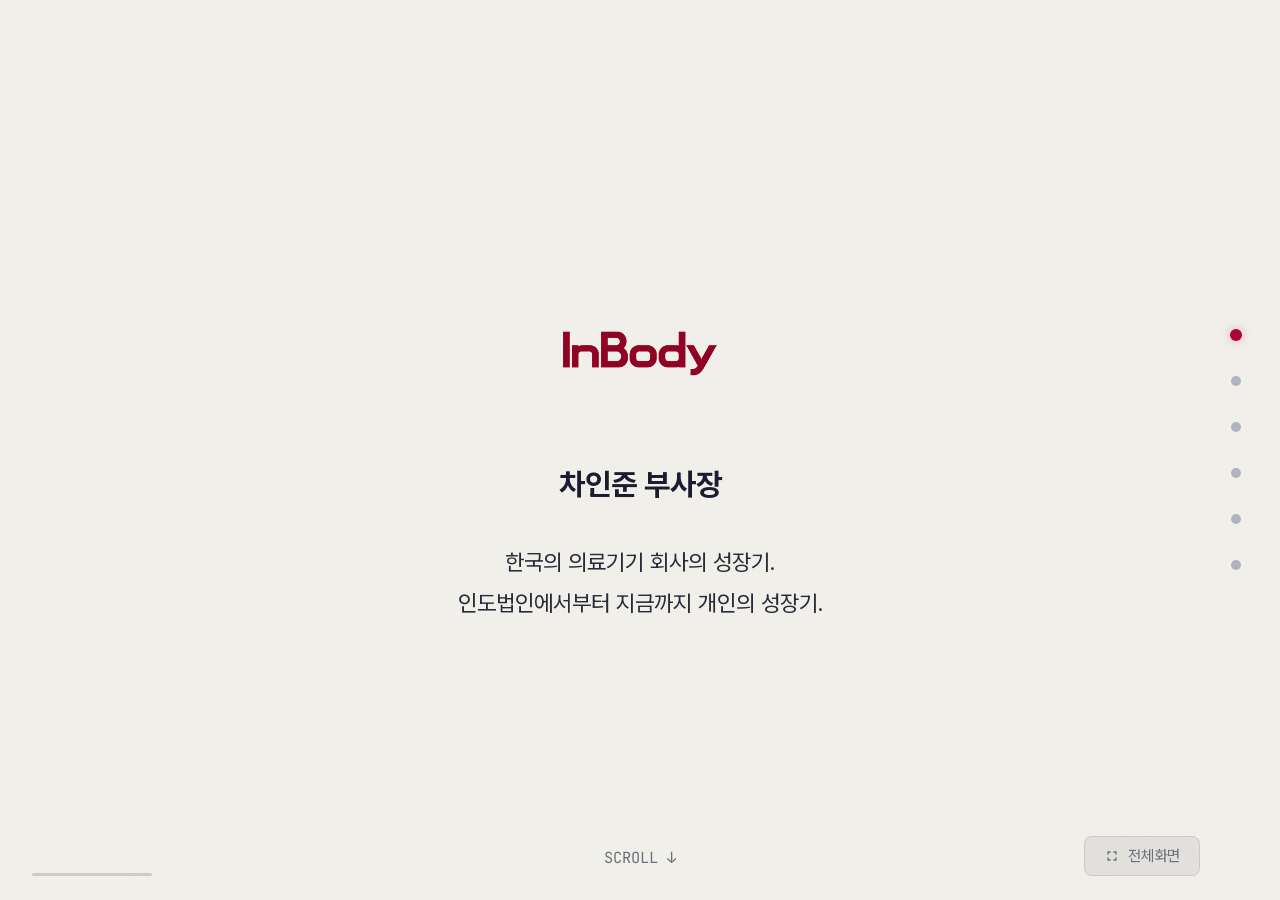
==== commit 5da9bf18: "오프라인 발표 지원: 폰트 로컬화, 비디오 프리로드 - CDN 폰트 → 로컬 assets/fonts/ (Pretendard, Instrument Serif, JetBrains Mo" ====
--- a/index.html
+++ b/index.html
@@ -4,11 +4,14 @@
 <meta charset="UTF-8">
 <meta name="viewport" content="width=device-width, initial-scale=1.0">
 <title>InBody — 세포를 읽는 기술, 세계를 연결하는 사람</title>
-<link rel="preconnect" href="https://fonts.googleapis.com">
-<link rel="preconnect" href="https://fonts.gstatic.com" crossorigin>
-<link rel="preconnect" href="https://cdn.jsdelivr.net" crossorigin>
-<link href="https://cdn.jsdelivr.net/gh/orioncactus/pretendard@v1.3.9/dist/web/variable/pretendardvariable-dynamic-subset.min.css" rel="stylesheet">
-<link href="https://fonts.googleapis.com/css2?family=Instrument+Serif:ital@0;1&family=JetBrains+Mono:wght@400;700&display=swap" rel="stylesheet">
+<style>
+/* Local fonts for offline use */
+@font-face { font-family: 'Pretendard Variable'; src: url('assets/fonts/PretendardVariable.woff2') format('woff2'); font-weight: 100 900; font-display: swap; }
+@font-face { font-family: 'Instrument Serif'; src: url('assets/fonts/InstrumentSerif-Regular.ttf') format('truetype'); font-weight: 400; font-style: normal; font-display: swap; }
+@font-face { font-family: 'Instrument Serif'; src: url('assets/fonts/InstrumentSerif-Italic.ttf') format('truetype'); font-weight: 400; font-style: italic; font-display: swap; }
+@font-face { font-family: 'JetBrains Mono'; src: url('assets/fonts/JetBrainsMono-Regular.ttf') format('truetype'); font-weight: 400; font-style: normal; font-display: swap; }
+@font-face { font-family: 'JetBrains Mono'; src: url('assets/fonts/JetBrainsMono-Bold.ttf') format('truetype'); font-weight: 700; font-style: normal; font-display: swap; }
+</style>
 <style>
 /* ===========================================
    INBODY CUSTOM THEME — LIGHT WARM
@@ -1024,168 +1027,10 @@
       <p class="label">01 &nbsp; 인바디의 시작</p>
       <h2 class="title" style="font-size:var(--h2-size);margin-bottom:0;">'같은 체중, 다른 체성분'<br><span class="accent">체지방</span>을 알아야 정확한 비만 진단 및<br>대사증후군 관리가 가능합니다.</h2>
     </div>
-    <div class="reveal reveal-delay-1" style="width:100%;max-width:1100px;position:relative;flex:1;display:flex;align-items:center;">
-      <!-- Three body types -->
-      <div style="display:grid;grid-template-columns:repeat(3,1fr);gap:clamp(1rem,3vw,3rem);align-items:end;position:relative;width:100%;">
-
-        <!-- Person 1: Athletic -->
-        <div style="text-align:center;">
-          <div style="display:inline-flex;align-items:center;gap:6px;background:var(--brand);color:#fff;padding:6px 16px;border-radius:20px;font-size:var(--small-size);font-weight:700;margin-bottom:clamp(0.5rem,1vw,1rem);">
-            <span style="font-size:0.7em;">▼</span> 80Kg
-          </div>
-          <svg viewBox="0 0 200 380" style="width:100%;max-width:160px;max-height:clamp(200px,32vh,300px);height:auto;display:block;margin:0 auto;" xmlns="http://www.w3.org/2000/svg">
-            <!-- Athletic body -->
-            <defs>
-              <linearGradient id="bodyAth" x1="0" y1="0" x2="0" y2="1">
-                <stop offset="0%" stop-color="#8a9bb0" stop-opacity="0.3"/>
-                <stop offset="100%" stop-color="#8a9bb0" stop-opacity="0.15"/>
-              </linearGradient>
-            </defs>
-            <!-- Head -->
-            <circle cx="100" cy="36" r="28" fill="url(#bodyAth)" stroke="#8a9bb0" stroke-width="1.5"/>
-            <!-- Neck -->
-            <rect x="88" y="62" width="24" height="16" rx="4" fill="url(#bodyAth)"/>
-            <!-- Torso - V shape athletic -->
-            <path d="M62,78 L138,78 Q144,78 144,84 L136,180 Q136,186 130,186 L70,186 Q64,186 64,180 L56,84 Q56,78 62,78Z" fill="url(#bodyAth)" stroke="#8a9bb0" stroke-width="1"/>
-            <!-- Chest definition lines -->
-            <path d="M80,100 Q100,115 120,100" fill="none" stroke="#8a9bb0" stroke-width="1" opacity="0.4"/>
-            <line x1="100" y1="100" x2="100" y2="140" stroke="#8a9bb0" stroke-width="0.8" opacity="0.3"/>
-            <!-- Arms - muscular -->
-            <path d="M56,82 L36,90 Q28,92 26,100 L22,145 Q20,155 28,158 L38,155 Q44,152 44,144 L50,105 Z" fill="url(#bodyAth)" stroke="#8a9bb0" stroke-width="1"/>
-            <path d="M144,82 L164,90 Q172,92 174,100 L178,145 Q180,155 172,158 L162,155 Q156,152 156,144 L150,105 Z" fill="url(#bodyAth)" stroke="#8a9bb0" stroke-width="1"/>
-            <!-- Hands -->
-            <ellipse cx="26" cy="162" rx="8" ry="10" fill="url(#bodyAth)"/>
-            <ellipse cx="174" cy="162" rx="8" ry="10" fill="url(#bodyAth)"/>
-            <!-- Legs - strong -->
-            <path d="M70,186 L66,300 Q64,318 72,320 L86,320 Q92,318 90,300 L94,186 Z" fill="url(#bodyAth)" stroke="#8a9bb0" stroke-width="1"/>
-            <path d="M106,186 L110,300 Q112,318 118,320 L132,320 Q138,318 136,300 L130,186 Z" fill="url(#bodyAth)" stroke="#8a9bb0" stroke-width="1"/>
-            <!-- Feet -->
-            <ellipse cx="78" cy="326" rx="16" ry="8" fill="url(#bodyAth)"/>
-            <ellipse cx="124" cy="326" rx="16" ry="8" fill="url(#bodyAth)"/>
-            <!-- Bicep bump -->
-            <circle cx="30" cy="118" r="8" fill="url(#bodyAth)" stroke="#8a9bb0" stroke-width="0.8" opacity="0.5"/>
-            <circle cx="170" cy="118" r="8" fill="url(#bodyAth)" stroke="#8a9bb0" stroke-width="0.8" opacity="0.5"/>
-          </svg>
-          <div style="display:flex;flex-direction:column;gap:6px;margin-top:clamp(0.5rem,1vw,1rem);padding:0 10%;">
-            <div style="display:flex;align-items:center;gap:8px;font-size:var(--small-size);color:var(--text-dim);">
-              <span style="white-space:nowrap;">근육량</span>
-              <div style="flex:1;height:8px;background:var(--charcoal);border-radius:4px;overflow:hidden;">
-                <div style="width:85%;height:100%;background:var(--text-secondary);border-radius:4px;"></div>
-              </div>
-            </div>
-            <div style="display:flex;align-items:center;gap:8px;font-size:var(--small-size);color:var(--text-dim);">
-              <span style="white-space:nowrap;">체지방</span>
-              <div style="flex:1;height:8px;background:var(--charcoal);border-radius:4px;overflow:hidden;">
-                <div style="width:25%;height:100%;background:var(--brand);border-radius:4px;"></div>
-              </div>
-            </div>
-          </div>
-        </div>
-
-        <!-- Person 2: Average (skinny fat) -->
-        <div style="text-align:center;">
-          <div style="display:inline-flex;align-items:center;gap:6px;background:var(--brand);color:#fff;padding:6px 16px;border-radius:20px;font-size:var(--small-size);font-weight:700;margin-bottom:clamp(0.5rem,1vw,1rem);">
-            <span style="font-size:0.7em;">▼</span> 80Kg
-          </div>
-          <svg viewBox="0 0 200 380" style="width:100%;max-width:160px;max-height:clamp(200px,32vh,300px);height:auto;display:block;margin:0 auto;" xmlns="http://www.w3.org/2000/svg">
-            <defs>
-              <linearGradient id="bodyAvg" x1="0" y1="0" x2="0" y2="1">
-                <stop offset="0%" stop-color="#8a9bb0" stop-opacity="0.25"/>
-                <stop offset="100%" stop-color="#8a9bb0" stop-opacity="0.12"/>
-              </linearGradient>
-            </defs>
-            <!-- Head -->
-            <circle cx="100" cy="36" r="26" fill="url(#bodyAvg)" stroke="#8a9bb0" stroke-width="1.5"/>
-            <!-- Neck -->
-            <rect x="90" y="60" width="20" height="16" rx="4" fill="url(#bodyAvg)"/>
-            <!-- Torso - average, slightly narrow -->
-            <path d="M68,76 L132,76 Q136,76 136,82 L132,180 Q132,186 126,186 L74,186 Q68,186 68,180 L64,82 Q64,76 68,76Z" fill="url(#bodyAvg)" stroke="#8a9bb0" stroke-width="1"/>
-            <!-- Arms - thin -->
-            <path d="M64,80 L46,88 Q40,90 38,96 L34,148 Q33,156 38,158 L46,156 Q50,154 50,148 L54,100 Z" fill="url(#bodyAvg)" stroke="#8a9bb0" stroke-width="1"/>
-            <path d="M136,80 L154,88 Q160,90 162,96 L166,148 Q167,156 162,158 L154,156 Q150,154 150,148 L146,100 Z" fill="url(#bodyAvg)" stroke="#8a9bb0" stroke-width="1"/>
-            <!-- Hands -->
-            <ellipse cx="38" cy="162" rx="7" ry="9" fill="url(#bodyAvg)"/>
-            <ellipse cx="162" cy="162" rx="7" ry="9" fill="url(#bodyAvg)"/>
-            <!-- Legs - average -->
-            <path d="M74,186 L72,302 Q70,318 78,320 L88,320 Q94,318 92,302 L96,186 Z" fill="url(#bodyAvg)" stroke="#8a9bb0" stroke-width="1"/>
-            <path d="M104,186 L108,302 Q110,318 116,320 L126,320 Q132,318 130,302 L126,186 Z" fill="url(#bodyAvg)" stroke="#8a9bb0" stroke-width="1"/>
-            <!-- Feet -->
-            <ellipse cx="84" cy="326" rx="14" ry="7" fill="url(#bodyAvg)"/>
-            <ellipse cx="120" cy="326" rx="14" ry="7" fill="url(#bodyAvg)"/>
-          </svg>
-          <div style="display:flex;flex-direction:column;gap:6px;margin-top:clamp(0.5rem,1vw,1rem);padding:0 10%;">
-            <div style="display:flex;align-items:center;gap:8px;font-size:var(--small-size);color:var(--text-dim);">
-              <span style="white-space:nowrap;">근육량</span>
-              <div style="flex:1;height:8px;background:var(--charcoal);border-radius:4px;overflow:hidden;">
-                <div style="width:55%;height:100%;background:var(--text-secondary);border-radius:4px;"></div>
-              </div>
-            </div>
-            <div style="display:flex;align-items:center;gap:8px;font-size:var(--small-size);color:var(--text-dim);">
-              <span style="white-space:nowrap;">체지방</span>
-              <div style="flex:1;height:8px;background:var(--charcoal);border-radius:4px;overflow:hidden;">
-                <div style="width:55%;height:100%;background:var(--brand);border-radius:4px;"></div>
-              </div>
-            </div>
-          </div>
-        </div>
-
-        <!-- Person 3: Obese -->
-        <div style="text-align:center;">
-          <div style="display:inline-flex;align-items:center;gap:6px;background:var(--brand);color:#fff;padding:6px 16px;border-radius:20px;font-size:var(--small-size);font-weight:700;margin-bottom:clamp(0.5rem,1vw,1rem);">
-            <span style="font-size:0.7em;">▼</span> 80Kg
-          </div>
-          <svg viewBox="0 0 240 380" style="width:100%;max-width:185px;max-height:clamp(200px,32vh,300px);height:auto;display:block;margin:0 auto;" xmlns="http://www.w3.org/2000/svg">
-            <defs>
-              <linearGradient id="bodyOb" x1="0" y1="0" x2="0" y2="1">
-                <stop offset="0%" stop-color="#8a9bb0" stop-opacity="0.25"/>
-                <stop offset="100%" stop-color="#8a9bb0" stop-opacity="0.12"/>
-              </linearGradient>
-            </defs>
-            <!-- Head -->
-            <circle cx="120" cy="36" r="30" fill="url(#bodyOb)" stroke="#8a9bb0" stroke-width="1.5"/>
-            <!-- Double chin hint -->
-            <ellipse cx="120" cy="62" rx="18" ry="8" fill="url(#bodyOb)" opacity="0.6"/>
-            <!-- Neck - thick -->
-            <rect x="104" y="58" width="32" height="14" rx="6" fill="url(#bodyOb)"/>
-            <!-- Torso - wide, round belly -->
-            <path d="M70,72 L170,72 Q180,72 182,82 L186,140 Q190,180 178,194 L62,194 Q50,180 54,140 L58,82 Q60,72 70,72Z" fill="url(#bodyOb)" stroke="#8a9bb0" stroke-width="1"/>
-            <!-- Belly curve -->
-            <ellipse cx="120" cy="150" rx="60" ry="42" fill="url(#bodyOb)" stroke="#8a9bb0" stroke-width="0.8" opacity="0.5"/>
-            <!-- Arms - thick short -->
-            <path d="M58,76 L34,86 Q26,90 24,98 L18,148 Q16,158 24,162 L36,158 Q42,154 42,146 L48,100 Z" fill="url(#bodyOb)" stroke="#8a9bb0" stroke-width="1"/>
-            <path d="M182,76 L206,86 Q214,90 216,98 L222,148 Q224,158 216,162 L204,158 Q198,154 198,146 L192,100 Z" fill="url(#bodyOb)" stroke="#8a9bb0" stroke-width="1"/>
-            <!-- Hands -->
-            <ellipse cx="22" cy="166" rx="9" ry="10" fill="url(#bodyOb)"/>
-            <ellipse cx="218" cy="166" rx="9" ry="10" fill="url(#bodyOb)"/>
-            <!-- Legs - short thick -->
-            <path d="M78,194 L74,300 Q72,318 80,320 L96,320 Q104,318 102,300 L108,194 Z" fill="url(#bodyOb)" stroke="#8a9bb0" stroke-width="1"/>
-            <path d="M132,194 L138,300 Q140,318 146,320 L162,320 Q168,318 166,300 L160,194 Z" fill="url(#bodyOb)" stroke="#8a9bb0" stroke-width="1"/>
-            <!-- Feet -->
-            <ellipse cx="88" cy="326" rx="18" ry="8" fill="url(#bodyOb)"/>
-            <ellipse cx="152" cy="326" rx="18" ry="8" fill="url(#bodyOb)"/>
-          </svg>
-          <div style="display:flex;flex-direction:column;gap:6px;margin-top:clamp(0.5rem,1vw,1rem);padding:0 10%;">
-            <div style="display:flex;align-items:center;gap:8px;font-size:var(--small-size);color:var(--text-dim);">
-              <span style="white-space:nowrap;">근육량</span>
-              <div style="flex:1;height:8px;background:var(--charcoal);border-radius:4px;overflow:hidden;">
-                <div style="width:30%;height:100%;background:var(--text-secondary);border-radius:4px;"></div>
-              </div>
-            </div>
-            <div style="display:flex;align-items:center;gap:8px;font-size:var(--small-size);color:var(--text-dim);">
-              <span style="white-space:nowrap;">체지방</span>
-              <div style="flex:1;height:8px;background:var(--charcoal);border-radius:4px;overflow:hidden;">
-                <div style="width:85%;height:100%;background:var(--brand);border-radius:4px;"></div>
-              </div>
-            </div>
-          </div>
-        </div>
-
-      </div>
-      <!-- Dashed connection lines (SVG overlay) -->
-      <svg style="position:absolute;inset:0;width:100%;height:100%;pointer-events:none;" viewBox="0 0 1100 500" preserveAspectRatio="xMidYMid meet">
-        <line x1="240" y1="250" x2="550" y2="180" stroke="var(--charcoal)" stroke-width="1" stroke-dasharray="6 4" opacity="0.5"/>
-        <line x1="550" y1="180" x2="860" y2="260" stroke="var(--charcoal)" stroke-width="1" stroke-dasharray="6 4" opacity="0.5"/>
-      </svg>
+    <div class="reveal reveal-delay-1" style="width:100%;max-width:1100px;flex:1;display:flex;align-items:center;justify-content:center;min-height:0;">
+      <div style="border-radius:16px;overflow:hidden;box-shadow:0 8px 40px rgba(0,0,0,0.08);">
+        <img src="assets/images/body-composition-3types.png" alt="같은 체중 80kg, 다른 체성분 — 근육형, 균형형, 체지방형" style="max-width:min(1000px,88vw);max-height:clamp(300px,58vh,520px);width:auto;height:auto;object-fit:contain;display:block;">
+      </div>
     </div>
   </div>
 </section>
@@ -1323,67 +1168,13 @@
       <h2 class="title" style="font-size:var(--h2-size);">어디서 재든, <span class="accent">같은 결과</span>가 나온다</h2>
     </div>
     <div class="reveal reveal-delay-1" style="margin-top:clamp(0.8rem,1.5vw,1.2rem);">
-      <div style="display:grid;grid-template-columns:1fr 1.2fr 1fr;gap:clamp(1.2rem,3vw,3rem);max-width:1200px;margin:0 auto;align-items:center;">
-
-        <!-- Left: InBody device photo -->
-        <div style="text-align:center;">
-          <div style="border-radius:16px;overflow:hidden;background:var(--dark-surface);box-shadow:0 8px 32px rgba(0,0,0,0.08);">
-            <img src="assets/images/inbody-970s.png" alt="InBody 970" style="width:100%;height:auto;object-fit:contain;display:block;">
-          </div>
-          <p style="font-size:var(--small-size);color:var(--text-dim);margin-top:clamp(0.3rem,0.6vw,0.5rem);">InBody 970</p>
-          <div style="display:flex;gap:clamp(0.3rem,0.5vw,0.4rem);justify-content:center;margin-top:clamp(0.3rem,0.5vw,0.4rem);flex-wrap:wrap;">
-            <span style="font-family:var(--font-mono);font-size:clamp(0.6rem,0.8vw,0.75rem);background:rgba(172,4,48,0.08);color:var(--brand);padding:2px 8px;border-radius:4px;font-weight:600;">양손 4전극</span>
-            <span style="font-family:var(--font-mono);font-size:clamp(0.6rem,0.8vw,0.75rem);background:rgba(0,91,158,0.08);color:#005b9e;padding:2px 8px;border-radius:4px;font-weight:600;">양발 4전극</span>
-          </div>
-        </div>
-
-        <!-- Center: 5-cylinder geometric diagram -->
-        <div style="display:flex;flex-direction:column;align-items:center;gap:clamp(0.3rem,0.6vw,0.5rem);">
-          <!-- Top row: arms + trunk -->
-          <div style="display:flex;align-items:flex-end;gap:clamp(0.4rem,0.8vw,0.6rem);">
-            <!-- Left Arm -->
-            <div style="display:flex;flex-direction:column;align-items:center;gap:3px;">
-              <div style="width:clamp(30px,4vw,48px);height:clamp(80px,12vw,130px);border-radius:clamp(15px,2vw,24px);background:linear-gradient(135deg,#005b9e,#0077cc);opacity:0.85;position:relative;overflow:hidden;">
-                <div style="position:absolute;inset:0;background:linear-gradient(90deg,transparent 30%,rgba(255,255,255,0.15) 50%,transparent 70%);"></div>
-              </div>
-              <span style="font-family:var(--font-mono);font-size:clamp(0.6rem,0.85vw,0.8rem);font-weight:700;color:#005b9e;">LA</span>
-            </div>
-            <!-- Trunk -->
-            <div style="display:flex;flex-direction:column;align-items:center;gap:3px;">
-              <div style="width:clamp(70px,10vw,120px);height:clamp(100px,15vw,160px);border-radius:clamp(8px,1.2vw,14px);background:linear-gradient(135deg,var(--brand),#d4063f);opacity:0.8;position:relative;overflow:hidden;">
-                <div style="position:absolute;inset:0;background:linear-gradient(90deg,transparent 30%,rgba(255,255,255,0.12) 50%,transparent 70%);"></div>
-                <div style="position:absolute;inset:0;display:flex;align-items:center;justify-content:center;">
-                  <span style="font-family:var(--font-mono);font-size:clamp(0.7rem,1vw,0.9rem);font-weight:800;color:rgba(255,255,255,0.9);letter-spacing:0.1em;">TR</span>
-                </div>
-              </div>
-              <span style="font-family:var(--font-mono);font-size:clamp(0.6rem,0.85vw,0.8rem);font-weight:700;color:var(--brand);">Trunk</span>
-            </div>
-            <!-- Right Arm -->
-            <div style="display:flex;flex-direction:column;align-items:center;gap:3px;">
-              <div style="width:clamp(30px,4vw,48px);height:clamp(80px,12vw,130px);border-radius:clamp(15px,2vw,24px);background:linear-gradient(135deg,#005b9e,#0077cc);opacity:0.85;position:relative;overflow:hidden;">
-                <div style="position:absolute;inset:0;background:linear-gradient(90deg,transparent 30%,rgba(255,255,255,0.15) 50%,transparent 70%);"></div>
-              </div>
-              <span style="font-family:var(--font-mono);font-size:clamp(0.6rem,0.85vw,0.8rem);font-weight:700;color:#005b9e;">RA</span>
-            </div>
-          </div>
-          <!-- Bottom row: legs -->
-          <div style="display:flex;gap:clamp(1rem,3vw,2.5rem);">
-            <!-- Left Leg -->
-            <div style="display:flex;flex-direction:column;align-items:center;gap:3px;">
-              <div style="width:clamp(36px,5vw,56px);height:clamp(90px,13vw,145px);border-radius:clamp(18px,2.5vw,28px);background:linear-gradient(135deg,#a67a00,#c99200);opacity:0.8;position:relative;overflow:hidden;">
-                <div style="position:absolute;inset:0;background:linear-gradient(90deg,transparent 30%,rgba(255,255,255,0.15) 50%,transparent 70%);"></div>
-              </div>
-              <span style="font-family:var(--font-mono);font-size:clamp(0.6rem,0.85vw,0.8rem);font-weight:700;color:#a67a00;">LL</span>
-            </div>
-            <!-- Right Leg -->
-            <div style="display:flex;flex-direction:column;align-items:center;gap:3px;">
-              <div style="width:clamp(36px,5vw,56px);height:clamp(90px,13vw,145px);border-radius:clamp(18px,2.5vw,28px);background:linear-gradient(135deg,#a67a00,#c99200);opacity:0.8;position:relative;overflow:hidden;">
-                <div style="position:absolute;inset:0;background:linear-gradient(90deg,transparent 30%,rgba(255,255,255,0.15) 50%,transparent 70%);"></div>
-              </div>
-              <span style="font-family:var(--font-mono);font-size:clamp(0.6rem,0.85vw,0.8rem);font-weight:700;color:#a67a00;">RL</span>
-            </div>
-          </div>
-          <p style="font-size:clamp(0.7rem,0.9vw,0.85rem);color:var(--text-dim);margin-top:clamp(0.1rem,0.3vw,0.2rem);">5개 부위 독립 측정</p>
+      <div style="display:grid;grid-template-columns:1.4fr 1fr;gap:clamp(1.5rem,3vw,3rem);max-width:1100px;margin:0 auto;align-items:center;">
+
+        <!-- Left: BIA segmental measurement diagram -->
+        <div style="display:flex;flex-direction:column;align-items:center;">
+          <div style="border-radius:12px;overflow:hidden;background:var(--dark-card);box-shadow:0 4px 20px rgba(0,0,0,0.06);">
+            <img src="assets/images/bia-segments-electrodes.png" alt="8점 접촉 전극 부위별 측정 — ZRA, ZLA, ZT, ZRL, ZLL" style="max-height:clamp(320px,58vh,500px);width:auto;height:auto;object-fit:contain;display:block;">
+          </div>
         </div>
 
         <!-- Right: Key stats -->
@@ -1540,28 +1331,30 @@
     </div>
     <div class="reveal reveal-delay-1" style="margin-top:clamp(0.6rem,1.2vw,1rem);">
       <div style="display:grid;grid-template-columns:1fr 1fr 1fr;gap:clamp(1rem,2.5vw,2.5rem);max-width:1200px;align-items:center;">
-        <!-- Left: edema symptoms infographic -->
+        <!-- Left: edema legs image only -->
         <div style="text-align:center;">
           <div style="width:100%;border-radius:12px;overflow:hidden;background:var(--dark-card);box-shadow:0 4px 20px rgba(0,0,0,0.06);border:1px solid rgba(0,0,0,0.06);">
-            <div style="background:var(--brand);padding:clamp(0.4rem,0.6vw,0.5rem);text-align:center;">
-              <span style="font-size:clamp(0.75rem,1vw,0.9rem);font-weight:700;color:#fff;letter-spacing:0.05em;">부종 증상별 의심 질환</span>
-            </div>
-            <img src="assets/images/edema-symptoms.png" alt="부종 증상별 의심 질환 — 신부전, 심부전, 심부정맥혈전증" style="width:100%;height:auto;object-fit:contain;display:block;">
-          </div>
-        </div>
-
-        <!-- Center: explanation -->
-        <div>
-          <div style="background:rgba(172,4,48,0.05);border-left:4px solid var(--brand);border-radius:0 12px 12px 0;padding:clamp(0.8rem,1.2vw,1.2rem);margin-bottom:clamp(0.6rem,1vw,0.8rem);">
-            <h3 style="font-size:var(--h3-size);font-weight:700;color:var(--text-primary);margin-bottom:0.3rem;">부종 (Edema)</h3>
-            <p style="font-size:var(--small-size);color:var(--text-secondary);line-height:1.6;">
-              조직 내 <strong style="color:var(--brand);">액체</strong>가 과잉 축적된 상태
-            </p>
-          </div>
-          <div style="font-size:var(--small-size);color:var(--text-secondary);line-height:1.8;">
-            신장 질환 → 체수분 과잉 축적<br>
-            심부전 → 하지 부종<br>
-            림프부종 → 수술 후 합병증
+            <img src="assets/images/edema-symptoms.png" alt="하지 부종 증상" style="width:100%;height:auto;object-fit:contain;display:block;">
+          </div>
+        </div>
+
+        <!-- Center: disease breakdown -->
+        <div style="display:flex;flex-direction:column;gap:clamp(0.5rem,1vw,0.8rem);">
+          <div style="background:rgba(172,4,48,0.05);border-left:4px solid var(--brand);border-radius:0 12px 12px 0;padding:clamp(0.6rem,1vw,0.9rem);">
+            <h3 style="font-size:var(--h3-size);font-weight:700;color:var(--text-primary);margin-bottom:0.2rem;">부종 (Edema)</h3>
+            <p style="font-size:var(--small-size);color:var(--text-secondary);line-height:1.5;">조직 내 <strong style="color:var(--brand);">액체</strong>가 과잉 축적된 상태</p>
+          </div>
+          <div style="background:var(--dark-card);border-radius:10px;padding:clamp(0.5rem,0.8vw,0.7rem) clamp(0.6rem,1vw,0.9rem);box-shadow:0 2px 8px rgba(0,0,0,0.03);">
+            <p style="font-size:var(--small-size);font-weight:700;color:var(--brand);margin-bottom:0.2rem;">신부전</p>
+            <p style="font-size:clamp(0.7rem,0.85vw,0.8rem);color:var(--text-secondary);line-height:1.5;">양쪽 손·다리·눈 주변 부종, 복부 팽만감, 단백뇨 동반</p>
+          </div>
+          <div style="background:var(--dark-card);border-radius:10px;padding:clamp(0.5rem,0.8vw,0.7rem) clamp(0.6rem,1vw,0.9rem);box-shadow:0 2px 8px rgba(0,0,0,0.03);">
+            <p style="font-size:var(--small-size);font-weight:700;color:var(--brand);margin-bottom:0.2rem;">심부전</p>
+            <p style="font-size:clamp(0.7rem,0.85vw,0.8rem);color:var(--text-secondary);line-height:1.5;">양쪽 종아리·발 부종, 복부 부종, 호흡 곤란 나타남</p>
+          </div>
+          <div style="background:var(--dark-card);border-radius:10px;padding:clamp(0.5rem,0.8vw,0.7rem) clamp(0.6rem,1vw,0.9rem);box-shadow:0 2px 8px rgba(0,0,0,0.03);">
+            <p style="font-size:var(--small-size);font-weight:700;color:var(--brand);margin-bottom:0.2rem;">심부정맥혈전증</p>
+            <p style="font-size:clamp(0.7rem,0.85vw,0.8rem);color:var(--text-secondary);line-height:1.5;">한쪽다리에 급성 부종 (48~72시간 이내), 갑작스러운 통증</p>
           </div>
         </div>
 
@@ -1623,13 +1416,34 @@
         <div style="font-family:var(--font-mono); font-size:clamp(4rem,9vw,7rem); font-weight:700; color:var(--brand); line-height:1; margin-bottom:0.5rem; text-shadow:0 4px 30px rgba(172,4,48,0.15);">5~7°</div>
         <p style="font-size:var(--h3-size); font-weight:600; color:var(--text-primary); margin-bottom:0.5rem;">Phase Angle</p>
         <!-- Formula -->
-        <div style="background:var(--dark-card);border-radius:12px;padding:clamp(0.6rem,1.2vw,1rem) clamp(1rem,2vw,1.5rem);margin:0 auto clamp(0.5rem,1vw,0.8rem);max-width:380px;box-shadow:0 2px 8px rgba(0,0,0,0.04);">
-          <p style="font-family:var(--font-mono);font-size:clamp(1rem,1.8vw,1.4rem);color:var(--text-primary);text-align:center;letter-spacing:0.02em;">
-            θ = arctan(<span style="color:var(--brand);">Xc</span> / <span style="color:#005b9e;">R</span>) × 180/π
-          </p>
-          <p style="font-size:clamp(0.7rem,0.9vw,0.8rem);color:var(--text-dim);text-align:center;margin-top:0.3rem;">
-            <span style="color:var(--brand);">Xc</span> 리액턴스(세포막 저항) &nbsp;|&nbsp; <span style="color:#005b9e;">R</span> 레지스턴스(체수분 저항)
-          </p>
+        <div style="background:var(--dark-card);border-radius:16px;padding:clamp(1rem,2vw,1.6rem) clamp(1.5rem,3vw,2.5rem);margin:0 auto clamp(0.5rem,1vw,0.8rem);max-width:480px;box-shadow:0 4px 16px rgba(0,0,0,0.06);border:1px solid rgba(0,0,0,0.06);">
+          <div style="text-align:center;line-height:1.4;">
+            <span style="font-family:var(--font-mono);font-size:clamp(1.6rem,3vw,2.4rem);font-weight:700;color:var(--text-primary);">θ</span>
+            <span style="font-family:var(--font-mono);font-size:clamp(1.2rem,2.2vw,1.8rem);color:var(--text-dim);margin:0 clamp(0.3rem,0.5vw,0.4rem);"> = </span>
+            <span style="font-family:var(--font-mono);font-size:clamp(1.2rem,2.2vw,1.8rem);font-weight:600;color:var(--text-primary);">arctan</span>
+            <span style="font-family:var(--font-mono);font-size:clamp(1.2rem,2.2vw,1.8rem);color:var(--text-dim);">(</span>
+            <span style="display:inline-flex;flex-direction:column;align-items:center;vertical-align:middle;margin:0 2px;">
+              <span style="font-family:var(--font-mono);font-size:clamp(1.2rem,2.2vw,1.8rem);font-weight:800;color:var(--brand);border-bottom:2.5px solid var(--text-dim);padding-bottom:2px;line-height:1.2;">Xc</span>
+              <span style="font-family:var(--font-mono);font-size:clamp(1.2rem,2.2vw,1.8rem);font-weight:800;color:#005b9e;padding-top:2px;line-height:1.2;">R</span>
+            </span>
+            <span style="font-family:var(--font-mono);font-size:clamp(1.2rem,2.2vw,1.8rem);color:var(--text-dim);">)</span>
+            <span style="font-family:var(--font-mono);font-size:clamp(1.2rem,2.2vw,1.8rem);color:var(--text-dim);margin:0 clamp(0.2rem,0.4vw,0.3rem);"> × </span>
+            <span style="display:inline-flex;flex-direction:column;align-items:center;vertical-align:middle;">
+              <span style="font-family:var(--font-mono);font-size:clamp(1.2rem,2.2vw,1.8rem);font-weight:700;color:var(--text-primary);border-bottom:2.5px solid var(--text-dim);padding-bottom:2px;line-height:1.2;">180</span>
+              <span style="font-family:var(--font-mono);font-size:clamp(1.2rem,2.2vw,1.8rem);font-weight:700;color:var(--text-primary);padding-top:2px;line-height:1.2;">π</span>
+            </span>
+          </div>
+          <div style="display:flex;justify-content:center;gap:clamp(1rem,2vw,2rem);margin-top:clamp(0.6rem,1vw,0.8rem);padding-top:clamp(0.5rem,0.8vw,0.6rem);border-top:1px solid rgba(0,0,0,0.06);">
+            <div style="text-align:center;">
+              <span style="font-family:var(--font-mono);font-size:clamp(0.9rem,1.2vw,1.1rem);font-weight:800;color:var(--brand);">Xc</span>
+              <p style="font-size:clamp(0.7rem,0.9vw,0.8rem);color:var(--text-dim);margin-top:2px;">리액턴스<br><span style="font-size:0.9em;">세포막 저항</span></p>
+            </div>
+            <div style="width:1px;background:rgba(0,0,0,0.08);"></div>
+            <div style="text-align:center;">
+              <span style="font-family:var(--font-mono);font-size:clamp(0.9rem,1.2vw,1.1rem);font-weight:800;color:#005b9e;">R</span>
+              <p style="font-size:clamp(0.7rem,0.9vw,0.8rem);color:var(--text-dim);margin-top:2px;">레지스턴스<br><span style="font-size:0.9em;">체수분 저항</span></p>
+            </div>
+          </div>
         </div>
         <p style="font-size:var(--small-size); color:var(--text-secondary); line-height:1.7; max-width:400px; margin:0 auto;">
           세포막의 건강 점수.<br>
@@ -1651,6 +1465,280 @@
             65세 이상 10~16% 유병. 낙상·골절·사망률 증가의 핵심 원인.<br>
             <strong style="color:var(--text-primary);">AWGS 2025, Multi-frequency BIA를 공식 진단 도구로 인정.</strong>
           </p>
+        </div>
+      </div>
+    </div>
+  </div>
+</section>
+
+<!-- ============ MEDICAL APPLICATION SLIDES (S8a-S8d) ============ -->
+
+<!-- ============ S8a: EVIDENCE — RESEARCH PAPERS ============ -->
+<section class="slide" data-slide="8a">
+  <div class="slide-content" style="padding-top:clamp(0.8rem,1.5vw,1.2rem);padding-bottom:clamp(0.5rem,1vw,0.8rem);">
+    <div class="reveal" style="text-align:center;">
+      <p class="label">Clinical Evidence</p>
+      <h2 class="title" style="font-size:var(--h2-size);">이 기계는 <span class="accent">논문</span>으로 검증되었습니다</h2>
+    </div>
+    <div class="reveal reveal-delay-1" style="margin-top:clamp(0.6rem,1.2vw,1rem);">
+      <div style="display:grid;grid-template-columns:repeat(3,1fr);gap:clamp(0.8rem,1.8vw,1.5rem);max-width:1200px;margin:0 auto;">
+        <!-- Paper 1 -->
+        <div style="background:var(--dark-card);border-radius:12px;padding:clamp(0.8rem,1.4vw,1.2rem);box-shadow:0 4px 16px rgba(0,0,0,0.04);display:flex;flex-direction:column;gap:clamp(0.4rem,0.6vw,0.5rem);">
+          <div style="display:flex;align-items:center;gap:6px;">
+            <div style="width:4px;height:clamp(28px,3vw,36px);background:#005b9e;border-radius:2px;flex-shrink:0;"></div>
+            <span style="font-family:var(--font-mono);font-size:clamp(0.6rem,0.75vw,0.7rem);color:#005b9e;font-weight:700;letter-spacing:0.03em;">NEPHROLOGY</span>
+          </div>
+          <p style="font-size:clamp(0.8rem,1.1vw,1rem);font-weight:700;color:var(--text-primary);line-height:1.35;">BIA를 이용한 건체중 측정은 임상 건체중과 높은 상관관계</p>
+          <div style="font-family:var(--font-mono);font-size:clamp(2rem,4vw,3rem);font-weight:800;color:#005b9e;line-height:1;">r=0.99</div>
+          <p style="font-size:clamp(0.6rem,0.75vw,0.7rem);color:var(--text-dim);line-height:1.4;">p&lt;0.001 · BIA-DW vs cDW (CTR·hANP·IVC)</p>
+          <div style="margin-top:auto;padding-top:clamp(0.3rem,0.5vw,0.4rem);border-top:1px solid rgba(0,0,0,0.06);">
+            <p style="font-size:clamp(0.55rem,0.7vw,0.65rem);color:var(--text-dim);font-style:italic;line-height:1.4;">Japanese Journal of Dialysis, 2008</p>
+          </div>
+        </div>
+        <!-- Paper 2 -->
+        <div style="background:var(--dark-card);border-radius:12px;padding:clamp(0.8rem,1.4vw,1.2rem);box-shadow:0 4px 16px rgba(0,0,0,0.04);display:flex;flex-direction:column;gap:clamp(0.4rem,0.6vw,0.5rem);">
+          <div style="display:flex;align-items:center;gap:6px;">
+            <div style="width:4px;height:clamp(28px,3vw,36px);background:var(--brand);border-radius:2px;flex-shrink:0;"></div>
+            <span style="font-family:var(--font-mono);font-size:clamp(0.6rem,0.75vw,0.7rem);color:var(--brand);font-weight:700;letter-spacing:0.03em;">CARDIOLOGY</span>
+          </div>
+          <p style="font-size:clamp(0.8rem,1.1vw,1rem);font-weight:700;color:var(--text-primary);line-height:1.35;">BIA 기반 체수분 평가는 급성 심부전 진단의 유망한 도구</p>
+          <p style="font-size:clamp(0.7rem,0.9vw,0.85rem);color:var(--text-secondary);line-height:1.5;">ECW Ratio로 체액 과부하를 정량화하여 이뇨제 용량 결정에 직접 활용</p>
+          <div style="margin-top:auto;padding-top:clamp(0.3rem,0.5vw,0.4rem);border-top:1px solid rgba(0,0,0,0.06);">
+            <p style="font-size:clamp(0.55rem,0.7vw,0.65rem);color:var(--text-dim);font-style:italic;line-height:1.4;">Korean J Intern Med 2018;33:911-921</p>
+          </div>
+        </div>
+        <!-- Paper 3 -->
+        <div style="background:var(--dark-card);border-radius:12px;padding:clamp(0.8rem,1.4vw,1.2rem);box-shadow:0 4px 16px rgba(0,0,0,0.04);display:flex;flex-direction:column;gap:clamp(0.4rem,0.6vw,0.5rem);">
+          <div style="display:flex;align-items:center;gap:6px;">
+            <div style="width:4px;height:clamp(28px,3vw,36px);background:var(--brand);border-radius:2px;flex-shrink:0;"></div>
+            <span style="font-family:var(--font-mono);font-size:clamp(0.6rem,0.75vw,0.7rem);color:var(--brand);font-weight:700;letter-spacing:0.03em;">HEART FAILURE</span>
+          </div>
+          <p style="font-size:clamp(0.8rem,1.1vw,1rem);font-weight:700;color:var(--text-primary);line-height:1.35;">근감소증은 심부전 환자에서 더 나쁜 임상 결과와 광범위하게 관련</p>
+          <p style="font-size:clamp(0.7rem,0.9vw,0.85rem);color:var(--text-secondary);line-height:1.5;">InBody SMI로 근감소증 선별 → 사망률·재입원율 예측</p>
+          <div style="margin-top:auto;padding-top:clamp(0.3rem,0.5vw,0.4rem);border-top:1px solid rgba(0,0,0,0.06);">
+            <p style="font-size:clamp(0.55rem,0.7vw,0.65rem);color:var(--text-dim);font-style:italic;line-height:1.4;">Circ Heart Fail. 2022;15:e009322</p>
+          </div>
+        </div>
+        <!-- Paper 4 -->
+        <div style="background:var(--dark-card);border-radius:12px;padding:clamp(0.8rem,1.4vw,1.2rem);box-shadow:0 4px 16px rgba(0,0,0,0.04);display:flex;flex-direction:column;gap:clamp(0.4rem,0.6vw,0.5rem);">
+          <div style="display:flex;align-items:center;gap:6px;">
+            <div style="width:4px;height:clamp(28px,3vw,36px);background:#a67a00;border-radius:2px;flex-shrink:0;"></div>
+            <span style="font-family:var(--font-mono);font-size:clamp(0.6rem,0.75vw,0.7rem);color:#a67a00;font-weight:700;letter-spacing:0.03em;">SARCOPENIA</span>
+          </div>
+          <p style="font-size:clamp(0.8rem,1.1vw,1rem);font-weight:700;color:var(--text-primary);line-height:1.35;">AWGS 2019 아시아 근감소증 진단 알고리즘에 InBody 채택</p>
+          <p style="font-size:clamp(0.7rem,0.9vw,0.85rem);color:var(--text-secondary);line-height:1.5;">남 &lt;7.0, 여 &lt;5.7 kg/m² 기준으로 BIA 근감소증 선별</p>
+          <div style="margin-top:auto;padding-top:clamp(0.3rem,0.5vw,0.4rem);border-top:1px solid rgba(0,0,0,0.06);">
+            <p style="font-size:clamp(0.55rem,0.7vw,0.65rem);color:var(--text-dim);font-style:italic;line-height:1.4;">Chen et al., J Am Med Dir Assoc, 2020</p>
+          </div>
+        </div>
+        <!-- Paper 5 -->
+        <div style="background:var(--dark-card);border-radius:12px;padding:clamp(0.8rem,1.4vw,1.2rem);box-shadow:0 4px 16px rgba(0,0,0,0.04);display:flex;flex-direction:column;gap:clamp(0.4rem,0.6vw,0.5rem);">
+          <div style="display:flex;align-items:center;gap:6px;">
+            <div style="width:4px;height:clamp(28px,3vw,36px);background:#005b9e;border-radius:2px;flex-shrink:0;"></div>
+            <span style="font-family:var(--font-mono);font-size:clamp(0.6rem,0.75vw,0.7rem);color:#005b9e;font-weight:700;letter-spacing:0.03em;">ICU / NUTRITION</span>
+          </div>
+          <p style="font-size:clamp(0.8rem,1.1vw,1rem);font-weight:700;color:var(--text-primary);line-height:1.35;">Adjusted FFM 기반 단백질 투여 프로토콜</p>
+          <div style="font-family:var(--font-mono);font-size:clamp(0.75rem,1vw,0.9rem);font-weight:700;color:#005b9e;">adjFFM × 1.85 g/day</div>
+          <div style="margin-top:auto;padding-top:clamp(0.3rem,0.5vw,0.4rem);border-top:1px solid rgba(0,0,0,0.06);">
+            <p style="font-size:clamp(0.55rem,0.7vw,0.65rem);color:var(--text-dim);font-style:italic;line-height:1.4;">Van Zanten AR, et al. Nutrition Protocol ICU Gelderse Vallei, NL, 2023</p>
+          </div>
+        </div>
+        <!-- Paper 6 -->
+        <div style="background:var(--dark-card);border-radius:12px;padding:clamp(0.8rem,1.4vw,1.2rem);box-shadow:0 4px 16px rgba(0,0,0,0.04);display:flex;flex-direction:column;gap:clamp(0.4rem,0.6vw,0.5rem);">
+          <div style="display:flex;align-items:center;gap:6px;">
+            <div style="width:4px;height:clamp(28px,3vw,36px);background:#a67a00;border-radius:2px;flex-shrink:0;"></div>
+            <span style="font-family:var(--font-mono);font-size:clamp(0.6rem,0.75vw,0.7rem);color:#a67a00;font-weight:700;letter-spacing:0.03em;">BODY COMPOSITION</span>
+          </div>
+          <p style="font-size:clamp(0.8rem,1.1vw,1rem);font-weight:700;color:var(--text-primary);line-height:1.35;">ECW/FFM 보정으로 부종 환자의 실제 근육량 산출</p>
+          <p style="font-size:clamp(0.7rem,0.9vw,0.85rem);color:var(--text-secondary);line-height:1.5;">연령별 ECW/FFM 비율 기준으로 과잉 수분 제거</p>
+          <div style="margin-top:auto;padding-top:clamp(0.3rem,0.5vw,0.4rem);border-top:1px solid rgba(0,0,0,0.06);">
+            <p style="font-size:clamp(0.55rem,0.7vw,0.65rem);color:var(--text-dim);font-style:italic;line-height:1.4;">Kidney International 61, 2250-2258, 2002</p>
+          </div>
+        </div>
+      </div>
+    </div>
+    <div class="reveal reveal-delay-2" style="text-align:center;margin-top:clamp(0.5rem,1vw,0.8rem);">
+      <p style="font-family:var(--font-mono);font-size:clamp(0.8rem,1.1vw,1rem);color:var(--text-dim);">전 세계 <strong style="color:var(--text-primary);">8,000+</strong> 학술 논문에서 기준 장비로 사용</p>
+    </div>
+  </div>
+</section>
+
+<!-- ============ S8b: NEPHROLOGY + CARDIOLOGY ============ -->
+<section class="slide" data-slide="8b">
+  <div class="slide-content" style="padding-top:clamp(0.8rem,1.5vw,1.2rem);padding-bottom:clamp(0.5rem,1vw,0.8rem);">
+    <div class="reveal">
+      <p class="label">Nephrology &amp; Cardiology</p>
+      <h2 class="title" style="font-size:var(--h2-size);">투석 <span class="accent">건체중</span>과 심부전 <span class="accent">이뇨제</span>를 결정합니다</h2>
+    </div>
+    <div class="reveal reveal-delay-1" style="margin-top:clamp(0.6rem,1.2vw,1rem);">
+      <div style="display:grid;grid-template-columns:1fr 1fr;gap:clamp(1.2rem,2.5vw,2.5rem);max-width:1200px;margin:0 auto;align-items:start;">
+        <!-- Left: Nephrology -->
+        <div style="display:flex;flex-direction:column;gap:clamp(0.5rem,0.8vw,0.7rem);">
+          <div style="background:var(--dark-card);border-radius:12px;padding:clamp(0.8rem,1.2vw,1rem);box-shadow:0 4px 16px rgba(0,0,0,0.04);">
+            <div style="display:flex;align-items:baseline;gap:8px;margin-bottom:0.3rem;">
+              <span style="font-family:var(--font-mono);font-size:clamp(2rem,4vw,3.2rem);font-weight:800;color:#005b9e;line-height:1;">r=0.99</span>
+              <span style="font-family:var(--font-mono);font-size:clamp(0.7rem,0.9vw,0.85rem);color:#005b9e;font-weight:700;">p&lt;0.001</span>
+            </div>
+            <p style="font-size:var(--small-size);font-weight:600;color:var(--text-primary);">BIA 건체중 vs 임상 건체중 상관관계</p>
+            <p style="font-size:clamp(0.6rem,0.75vw,0.7rem);color:var(--text-dim);font-style:italic;margin-top:0.2rem;">Japanese Journal of Dialysis, 2008</p>
+          </div>
+          <div style="display:flex;flex-direction:column;gap:clamp(0.3rem,0.5vw,0.4rem);">
+            <div style="background:rgba(0,91,158,0.04);border-radius:8px;padding:clamp(0.5rem,0.8vw,0.7rem);">
+              <p style="font-size:var(--small-size);color:var(--text-secondary);line-height:1.5;">
+                <strong style="color:var(--text-primary);">일반인</strong> ECW Ratio ≒ <strong style="color:#005b9e;">0.380</strong>
+              </p>
+            </div>
+            <div style="background:rgba(172,4,48,0.04);border-radius:8px;padding:clamp(0.5rem,0.8vw,0.7rem);">
+              <p style="font-size:var(--small-size);color:var(--text-secondary);line-height:1.5;">
+                <strong style="color:var(--text-primary);">투석 환자</strong> ECW Ratio ≒ <strong style="color:var(--brand);">0.418</strong> → 과잉 수분
+              </p>
+            </div>
+            <div style="background:rgba(166,122,0,0.04);border-radius:8px;padding:clamp(0.5rem,0.8vw,0.7rem);">
+              <p style="font-size:var(--small-size);color:var(--text-secondary);line-height:1.5;">
+                <strong style="color:var(--text-primary);">당뇨·저알부민</strong> 동반 시 기준 <strong style="color:#a67a00;">상향 조정</strong>
+              </p>
+            </div>
+          </div>
+        </div>
+        <!-- Right: Cardiology -->
+        <div style="display:flex;flex-direction:column;gap:clamp(0.5rem,0.8vw,0.7rem);">
+          <div style="background:var(--dark-card);border-radius:12px;padding:clamp(0.8rem,1.2vw,1rem);box-shadow:0 4px 16px rgba(0,0,0,0.04);">
+            <p style="font-size:clamp(0.8rem,1.1vw,1rem);font-weight:700;color:var(--text-primary);line-height:1.4;margin-bottom:0.3rem;">"Body fluid status assessment by BIA may be a <strong style="color:var(--brand);">promising tool</strong> in diagnosing acute heart failure"</p>
+            <p style="font-size:clamp(0.6rem,0.75vw,0.7rem);color:var(--text-dim);font-style:italic;">Korean J Intern Med 2018;33:911-921</p>
+          </div>
+          <div style="background:var(--dark-card);border-radius:12px;padding:clamp(0.8rem,1.2vw,1rem);box-shadow:0 4px 16px rgba(0,0,0,0.04);">
+            <p style="font-size:clamp(0.8rem,1.1vw,1rem);font-weight:700;color:var(--text-primary);line-height:1.4;margin-bottom:0.3rem;">"Sarcopenia has been extensively associated with <strong style="color:var(--brand);">worse clinical outcomes</strong> in patients with HF"</p>
+            <p style="font-size:clamp(0.6rem,0.75vw,0.7rem);color:var(--text-dim);font-style:italic;">Circ Heart Fail. 2022;15:e009322</p>
+          </div>
+          <div style="background:var(--dark-card);border-radius:12px;padding:clamp(0.8rem,1.2vw,1rem);box-shadow:0 4px 16px rgba(0,0,0,0.04);">
+            <p style="font-size:var(--small-size);color:var(--text-secondary);line-height:1.5;">ECW Ratio로 <strong style="color:var(--text-primary);">이뇨제 효과</strong>를 정량적으로 추적하고, SMI로 <strong style="color:var(--text-primary);">근감소증</strong>을 조기 진단합니다.</p>
+            <p style="font-size:clamp(0.6rem,0.75vw,0.7rem);color:var(--text-dim);font-style:italic;margin-top:0.2rem;">Int. J. Environ. Res. Public Health 2022, 19, 6477</p>
+          </div>
+        </div>
+      </div>
+    </div>
+  </div>
+</section>
+
+<!-- ============ S8c: ONCOLOGY + ICU ============ -->
+<section class="slide" data-slide="8c">
+  <div class="slide-content" style="padding-top:clamp(0.8rem,1.5vw,1.2rem);padding-bottom:clamp(0.5rem,1vw,0.8rem);">
+    <div class="reveal">
+      <p class="label">Oncology &amp; Intensive Care</p>
+      <h2 class="title" style="font-size:var(--h2-size);">암 환자의 <span class="accent">생존</span>과 중환자의 <span class="accent">영양</span>을 결정합니다</h2>
+    </div>
+    <div class="reveal reveal-delay-1" style="margin-top:clamp(0.6rem,1.2vw,1rem);">
+      <div style="display:grid;grid-template-columns:1fr 1fr;gap:clamp(1.2rem,2.5vw,2.5rem);max-width:1200px;margin:0 auto;align-items:start;">
+        <!-- Left: Oncology cases -->
+        <div style="display:flex;flex-direction:column;gap:clamp(0.4rem,0.7vw,0.6rem);">
+          <div style="background:rgba(172,4,48,0.04);border-left:4px solid var(--brand);border-radius:0 10px 10px 0;padding:clamp(0.6rem,1vw,0.8rem);">
+            <p style="font-family:var(--font-mono);font-size:clamp(0.6rem,0.75vw,0.7rem);color:var(--brand);font-weight:700;letter-spacing:0.05em;margin-bottom:0.2rem;">ONCOLOGY — CACHEXIA</p>
+            <p style="font-size:var(--small-size);font-weight:700;color:var(--text-primary);line-height:1.4;">6개월간 체중 5%↓ 또는 BMI&lt;20 + 체중 2%↓</p>
+          </div>
+          <div style="background:var(--dark-card);border-radius:10px;padding:clamp(0.5rem,0.8vw,0.7rem);box-shadow:0 2px 8px rgba(0,0,0,0.03);">
+            <div style="display:flex;justify-content:space-between;align-items:baseline;margin-bottom:0.15rem;">
+              <span style="font-size:var(--small-size);font-weight:700;color:var(--brand);">악성 림프종</span>
+              <span style="font-family:var(--font-mono);font-size:clamp(0.6rem,0.75vw,0.7rem);color:var(--text-dim);">PhA 7.1° → 6.5°</span>
+            </div>
+            <p style="font-size:clamp(0.65rem,0.8vw,0.75rem);color:var(--text-secondary);line-height:1.4;">사지근육 8.2→7.4kg 감소 → 집중 영양 치료 전환</p>
+          </div>
+          <div style="background:var(--dark-card);border-radius:10px;padding:clamp(0.5rem,0.8vw,0.7rem);box-shadow:0 2px 8px rgba(0,0,0,0.03);">
+            <div style="display:flex;justify-content:space-between;align-items:baseline;margin-bottom:0.15rem;">
+              <span style="font-size:var(--small-size);font-weight:700;color:#005b9e;">유방암 후 림프부종</span>
+              <span style="font-family:var(--font-mono);font-size:clamp(0.6rem,0.75vw,0.7rem);color:var(--text-dim);">Seg. ECW</span>
+            </div>
+            <p style="font-size:clamp(0.65rem,0.8vw,0.75rem);color:var(--text-secondary);line-height:1.4;">부위별 ECW Ratio로 림프 순환 개선도 추적</p>
+          </div>
+          <div style="background:var(--dark-card);border-radius:10px;padding:clamp(0.5rem,0.8vw,0.7rem);box-shadow:0 2px 8px rgba(0,0,0,0.03);">
+            <div style="display:flex;justify-content:space-between;align-items:baseline;margin-bottom:0.15rem;">
+              <span style="font-size:var(--small-size);font-weight:700;color:var(--text-primary);">췌장암 말기</span>
+              <span style="font-family:var(--font-mono);font-size:clamp(0.6rem,0.75vw,0.7rem);color:var(--brand);font-weight:700;">PhA 1.8°</span>
+            </div>
+            <p style="font-size:clamp(0.65rem,0.8vw,0.75rem);color:var(--text-secondary);line-height:1.4;">ECW/TBW 0.453 — 세포막 기능 심각 저하</p>
+          </div>
+        </div>
+        <!-- Right: ICU protocol -->
+        <div style="display:flex;flex-direction:column;gap:clamp(0.4rem,0.7vw,0.6rem);">
+          <div style="background:rgba(0,91,158,0.04);border-left:4px solid #005b9e;border-radius:0 10px 10px 0;padding:clamp(0.6rem,1vw,0.8rem);">
+            <p style="font-family:var(--font-mono);font-size:clamp(0.6rem,0.75vw,0.7rem);color:#005b9e;font-weight:700;letter-spacing:0.05em;margin-bottom:0.2rem;">ICU — NUTRITION PROTOCOL</p>
+            <p style="font-size:var(--small-size);font-weight:700;color:var(--text-primary);line-height:1.4;">부종 환자의 실제 근육량을 알아야 단백질을 처방합니다</p>
+          </div>
+          <div style="background:var(--dark-card);border-radius:12px;padding:clamp(0.8rem,1.2vw,1rem);box-shadow:0 4px 16px rgba(0,0,0,0.04);text-align:center;">
+            <p style="font-family:var(--font-mono);font-size:clamp(0.65rem,0.8vw,0.75rem);color:var(--text-dim);letter-spacing:0.08em;margin-bottom:clamp(0.3rem,0.5vw,0.4rem);">ADJUSTED FFM</p>
+            <div style="line-height:1.4;">
+              <span style="font-family:var(--font-mono);font-size:clamp(0.85rem,1.3vw,1.1rem);color:var(--text-primary);font-weight:600;">FFM − (ECW − </span>
+              <span style="display:inline-flex;flex-direction:column;align-items:center;vertical-align:middle;">
+                <span style="font-family:var(--font-mono);font-size:clamp(0.85rem,1.3vw,1.1rem);font-weight:700;color:#005b9e;border-bottom:2px solid var(--text-dim);padding-bottom:1px;line-height:1.2;">0.380 × ICW</span>
+                <span style="font-family:var(--font-mono);font-size:clamp(0.85rem,1.3vw,1.1rem);font-weight:700;color:#005b9e;padding-top:1px;line-height:1.2;">0.620</span>
+              </span>
+              <span style="font-family:var(--font-mono);font-size:clamp(0.85rem,1.3vw,1.1rem);color:var(--text-primary);font-weight:600;">)</span>
+            </div>
+            <div style="margin-top:clamp(0.4rem,0.6vw,0.5rem);padding-top:clamp(0.4rem,0.6vw,0.5rem);border-top:1px solid rgba(0,0,0,0.06);">
+              <div style="font-family:var(--font-mono);font-size:clamp(1.3rem,2.2vw,1.8rem);font-weight:800;color:var(--brand);">adjFFM × 1.85 <span style="font-size:0.5em;color:var(--text-dim);font-weight:600;">g/day</span></div>
+            </div>
+            <p style="font-size:clamp(0.55rem,0.7vw,0.65rem);color:var(--text-dim);font-style:italic;margin-top:0.3rem;">Van Zanten AR, et al. ICU Gelderse Vallei, NL, 2023<br>Kidney International 61, 2250-2258, 2002</p>
+          </div>
+          <div style="background:var(--dark-card);border-radius:10px;padding:clamp(0.5rem,0.8vw,0.7rem);box-shadow:0 2px 8px rgba(0,0,0,0.03);">
+            <p style="font-size:clamp(0.7rem,0.85vw,0.8rem);color:var(--text-secondary);line-height:1.5;">
+              <strong style="color:var(--text-primary);">Phase Angle</strong>은 감염 예측 지표 — 염증 마커와 유의미한 상관관계
+            </p>
+          </div>
+        </div>
+      </div>
+    </div>
+  </div>
+</section>
+
+<!-- ============ S8d: CLINICAL SUMMARY ============ -->
+<section class="slide" data-slide="8d">
+  <div class="slide-content" style="padding-top:clamp(0.8rem,1.5vw,1.2rem);padding-bottom:clamp(0.5rem,1vw,0.8rem);">
+    <div class="reveal" style="text-align:center;">
+      <p class="label">Clinical Summary</p>
+      <h2 class="title" style="font-size:var(--h2-size);">하나의 기계, <span class="accent">세 가지 답</span></h2>
+    </div>
+    <div class="reveal reveal-delay-1" style="margin-top:clamp(0.8rem,1.5vw,1.2rem);">
+      <div style="display:grid;grid-template-columns:repeat(3,1fr);gap:clamp(1rem,2vw,1.8rem);max-width:1200px;margin:0 auto;">
+        <!-- ECW Ratio -->
+        <div style="background:var(--dark-card);border-radius:16px;padding:clamp(1rem,1.8vw,1.5rem);box-shadow:0 6px 24px rgba(0,0,0,0.05);text-align:center;">
+          <div style="width:clamp(48px,6vw,64px);height:clamp(48px,6vw,64px);border-radius:50%;background:rgba(0,91,158,0.08);display:flex;align-items:center;justify-content:center;margin:0 auto clamp(0.5rem,0.8vw,0.6rem);">
+            <span style="font-family:var(--font-mono);font-size:clamp(0.7rem,1vw,0.9rem);font-weight:800;color:#005b9e;">ECW</span>
+          </div>
+          <div style="font-family:var(--font-mono);font-size:clamp(1.6rem,3vw,2.4rem);font-weight:800;color:#005b9e;line-height:1;margin-bottom:0.3rem;">0.380</div>
+          <p style="font-size:var(--body-size);font-weight:700;color:var(--text-primary);margin-bottom:0.3rem;">체수분 균형</p>
+          <p style="font-size:var(--small-size);color:var(--text-secondary);line-height:1.5;">투석 건체중 설정<br>심부전 이뇨제 용량<br>수액 치료 목표</p>
+          <div style="margin-top:clamp(0.5rem,0.8vw,0.6rem);display:flex;flex-wrap:wrap;gap:4px;justify-content:center;">
+            <span style="font-size:clamp(0.55rem,0.7vw,0.65rem);background:rgba(0,91,158,0.06);color:#005b9e;padding:2px 8px;border-radius:4px;font-weight:600;">신장내과</span>
+            <span style="font-size:clamp(0.55rem,0.7vw,0.65rem);background:rgba(0,91,158,0.06);color:#005b9e;padding:2px 8px;border-radius:4px;font-weight:600;">순환기내과</span>
+            <span style="font-size:clamp(0.55rem,0.7vw,0.65rem);background:rgba(0,91,158,0.06);color:#005b9e;padding:2px 8px;border-radius:4px;font-weight:600;">중환자의학과</span>
+          </div>
+        </div>
+        <!-- SMI -->
+        <div style="background:var(--dark-card);border-radius:16px;padding:clamp(1rem,1.8vw,1.5rem);box-shadow:0 6px 24px rgba(0,0,0,0.05);text-align:center;">
+          <div style="width:clamp(48px,6vw,64px);height:clamp(48px,6vw,64px);border-radius:50%;background:rgba(172,4,48,0.06);display:flex;align-items:center;justify-content:center;margin:0 auto clamp(0.5rem,0.8vw,0.6rem);">
+            <span style="font-family:var(--font-mono);font-size:clamp(0.7rem,1vw,0.9rem);font-weight:800;color:var(--brand);">SMI</span>
+          </div>
+          <div style="font-family:var(--font-mono);font-size:clamp(1.2rem,2.2vw,1.8rem);font-weight:800;color:var(--brand);line-height:1;margin-bottom:0.3rem;">7.0 <span style="font-size:0.5em;color:var(--text-dim);">kg/m²</span></div>
+          <p style="font-size:var(--body-size);font-weight:700;color:var(--text-primary);margin-bottom:0.3rem;">근감소증 진단</p>
+          <p style="font-size:var(--small-size);color:var(--text-secondary);line-height:1.5;">AWGS 2019 국제 기준<br>악액질 조기 발견<br>수술 전 위험도 평가</p>
+          <div style="margin-top:clamp(0.5rem,0.8vw,0.6rem);display:flex;flex-wrap:wrap;gap:4px;justify-content:center;">
+            <span style="font-size:clamp(0.55rem,0.7vw,0.65rem);background:rgba(172,4,48,0.05);color:var(--brand);padding:2px 8px;border-radius:4px;font-weight:600;">노년내과</span>
+            <span style="font-size:clamp(0.55rem,0.7vw,0.65rem);background:rgba(172,4,48,0.05);color:var(--brand);padding:2px 8px;border-radius:4px;font-weight:600;">종양내과</span>
+            <span style="font-size:clamp(0.55rem,0.7vw,0.65rem);background:rgba(172,4,48,0.05);color:var(--brand);padding:2px 8px;border-radius:4px;font-weight:600;">정형외과</span>
+          </div>
+        </div>
+        <!-- Phase Angle -->
+        <div style="background:var(--dark-card);border-radius:16px;padding:clamp(1rem,1.8vw,1.5rem);box-shadow:0 6px 24px rgba(0,0,0,0.05);text-align:center;">
+          <div style="width:clamp(48px,6vw,64px);height:clamp(48px,6vw,64px);border-radius:50%;background:rgba(166,122,0,0.06);display:flex;align-items:center;justify-content:center;margin:0 auto clamp(0.5rem,0.8vw,0.6rem);">
+            <span style="font-family:var(--font-mono);font-size:clamp(0.7rem,1vw,0.9rem);font-weight:800;color:#a67a00;">PhA</span>
+          </div>
+          <div style="font-family:var(--font-mono);font-size:clamp(1.6rem,3vw,2.4rem);font-weight:800;color:#a67a00;line-height:1;margin-bottom:0.3rem;">5~7°</div>
+          <p style="font-size:var(--body-size);font-weight:700;color:var(--text-primary);margin-bottom:0.3rem;">예후 예측</p>
+          <p style="font-size:var(--small-size);color:var(--text-secondary);line-height:1.5;">합병증·사망률 예측<br>영양 상태 평가<br>감염 위험도 판별</p>
+          <div style="margin-top:clamp(0.5rem,0.8vw,0.6rem);display:flex;flex-wrap:wrap;gap:4px;justify-content:center;">
+            <span style="font-size:clamp(0.55rem,0.7vw,0.65rem);background:rgba(166,122,0,0.06);color:#a67a00;padding:2px 8px;border-radius:4px;font-weight:600;">전 분과</span>
+            <span style="font-size:clamp(0.55rem,0.7vw,0.65rem);background:rgba(166,122,0,0.06);color:#a67a00;padding:2px 8px;border-radius:4px;font-weight:600;">중환자실</span>
+            <span style="font-size:clamp(0.55rem,0.7vw,0.65rem);background:rgba(166,122,0,0.06);color:#a67a00;padding:2px 8px;border-radius:4px;font-weight:600;">기능의학</span>
+          </div>
         </div>
       </div>
     </div>
@@ -1998,7 +2086,7 @@
     </div>
     <div class="reveal reveal-delay-1">
       <div class="video-container">
-        <video controls preload="metadata" poster="">
+        <video controls preload="auto" poster="">
           <source src="assets/251218_해외법인제도_2_compressed.mp4" type="video/mp4">
         </video>
       </div>
